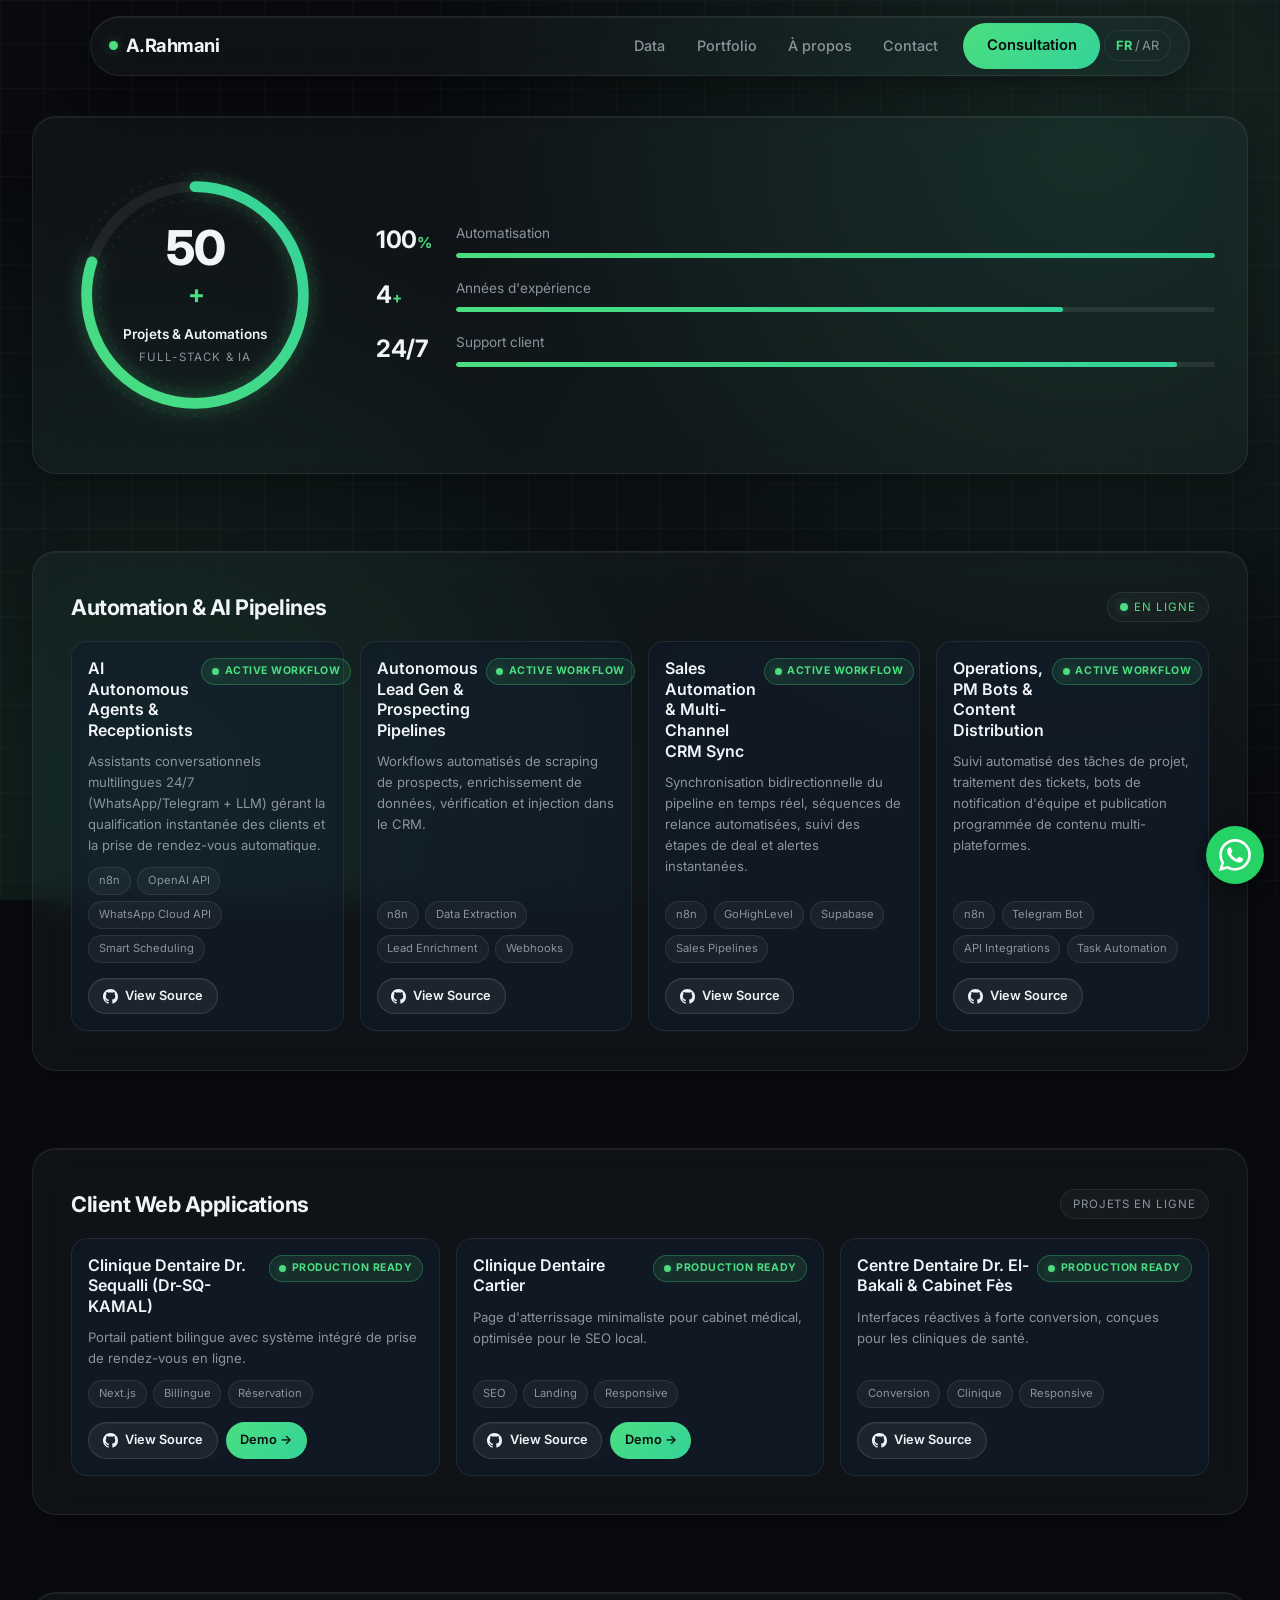
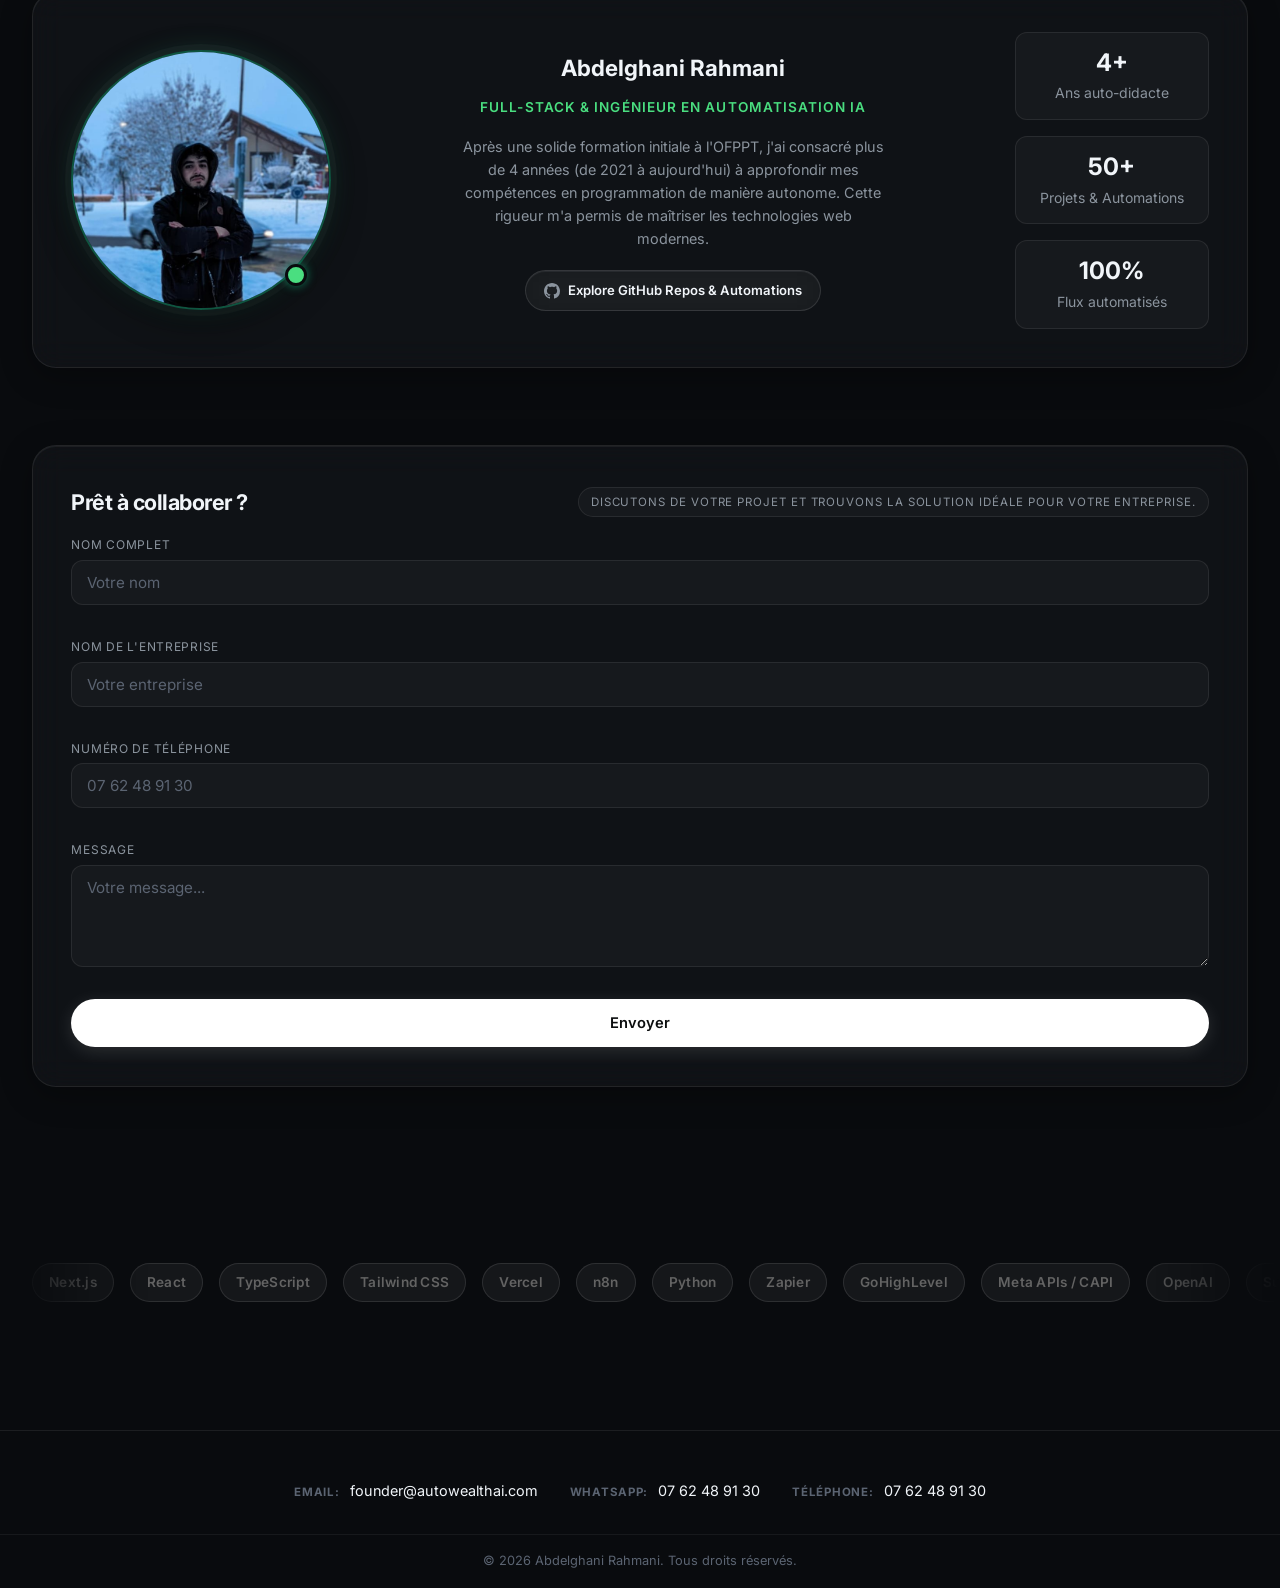
==== index.html @ b6a82ab7 "Initial commit" ====
<!DOCTYPE html>
<html lang="fr" dir="ltr">

<head>
    <meta charset="UTF-8">
    <meta name="viewport" content="width=device-width, initial-scale=1.0">
    <title>Abdelghani Rahmani - Full-Stack & AI Automation Engineer</title>
    <meta name="description"
        content="Portfolio de Abdelghani Rahmani, développeur web et spécialiste en automatisation IA.">
    <link rel="preconnect" href="https://fonts.googleapis.com">
    <link rel="preconnect" href="https://fonts.gstatic.com" crossorigin>
    <link
        href="https://fonts.googleapis.com/css2?family=Inter:wght@400;500;600;700&family=Cairo:wght@400;600;700&family=Outfit:wght@300;400;500;600;700&display=swap"
        rel="stylesheet">
    <link rel="stylesheet" href="style.css">
</head>

<body>

    <!-- ============ Top Floating Pill Navigation ============ -->
    <header class="navbar">
        <div class="container nav-container">
            <a href="#top" class="logo">
                <span class="logo-dot" aria-hidden="true"></span>
                <span class="logo-text">A.Rahmani</span>
            </a>

            <nav class="nav-links" id="nav-links">
                <a href="#hero" data-i18n="nav_dial">Tableau de bord</a>
                <a href="#portfolio" data-i18n="nav_portfolio">Portfolio</a>
                <a href="#about" data-i18n="nav_about">À propos</a>
                <a href="#contact" data-i18n="nav_contact">Contact</a>
                <a href="#contact" class="btn btn-cta nav-cta" data-i18n="nav_cta">Consultation</a>
                <button class="lang-toggle" id="lang-toggle">
                    <span class="lang-fr active">FR</span> / <span class="lang-ar">AR</span>
                </button>
            </nav>

            <button class="mobile-menu-btn" id="mobile-menu-btn" aria-label="Menu" type="button">
                <svg width="24" height="24" viewBox="0 0 24 24" fill="none" stroke="currentColor" stroke-width="2"
                    stroke-linecap="round" stroke-linejoin="round">
                    <line x1="3" y1="12" x2="21" y2="12"></line>
                    <line x1="3" y1="6" x2="21" y2="6"></line>
                    <line x1="3" y1="18" x2="21" y2="18"></line>
                </svg>
            </button>
        </div>
    </header>

    <main class="bento-dashboard" id="top">

        <!-- Central Hero / Radial Dial (Card A) -->
        <section class="bento-card bento-herorad" id="hero">
            <div class="dial-wrap">
                <svg class="dial" viewBox="0 0 240 240" role="img" aria-label="Totale projet" aria-hidden="true">
                    <defs>
                        <linearGradient id="dialGrad" x1="0%" y1="0%" x2="100%" y2="100%">
                            <stop offset="0%" stop-color="#4ade80" />
                            <stop offset="100%" stop-color="#34d399" />
                        </linearGradient>
                    </defs>
                    <circle class="dial-track" cx="120" cy="120" r="100" />
                    <circle class="dial-orbit orbit-1" cx="120" cy="120" r="88" />
                    <circle class="dial-orbit orbit-2" cx="120" cy="120" r="112" />
                    <g class="dial-progress">
                        <circle cx="120" cy="120" r="100" pathLength="100" />
                    </g>
                </svg>
                <div class="dial-center">
                    <span class="dial-total" data-count="50">0</span>
                    <span class="dial-plus">+</span>
                    <span class="dial-label" data-i18n="dial_total">Projets &amp; Automations</span>
                    <span class="dial-sub" data-i18n="dial_sub">Full-Stack &amp; IA</span>
                </div>
            </div>

            <div class="dial-stats">
                <div class="stat-item">
                    <span class="stat-value">100<span class="stat-sym">%</span></span>
                    <span class="stat-label" data-i18n="stat_automation">Automatisation</span>
                    <span class="stat-bar"><span class="stat-fill" data-fill="100"></span></span>
                </div>
                <div class="stat-item">
                    <span class="stat-value">4<span class="stat-sym">+</span></span>
                    <span class="stat-label" data-i18n="stat_exp">Années d'expérience</span>
                    <span class="stat-bar"><span class="stat-fill" data-fill="80"></span></span>
                </div>
                <div class="stat-item">
                    <span class="stat-value">24/7</span>
                    <span class="stat-label" data-i18n="stat_support">Support client</span>
                    <span class="stat-bar"><span class="stat-fill" data-fill="95"></span></span>
                </div>
            </div>
        </section>

        <!-- Services / AI & Automation Pipelines (Left) -->
        <section class="bento-card bento-services" id="services">
            <div class="bento-head">
                <h2 class="bento-title" data-i18n="auto_section">Automation &amp; AI Pipelines</h2>
                <span class="bento-tag live-tag"><span class="pulse-dot"></span><span data-i18n="svc_live">En ligne</span></span>
            </div>

            <div class="repo-grid auto-grid">
                <!-- Pipeline 1: AI Autonomous Agents & Receptionists -->
                <article class="repo-card">
                    <div class="repo-top">
                        <h3 class="repo-title" data-i18n="auto1_title">AI Autonomous Agents &amp; Receptionists</h3>
                        <span class="status-live"><span class="pulse-dot"></span><span data-i18n="status_workflow">Active Workflow</span></span>
                    </div>
                    <p class="repo-desc" data-i18n="auto1_desc">24/7 multilingual conversational assistants (WhatsApp/Telegram
                        + LLMs) handling instant customer qualification and automatic appointment booking.</p>
                    <div class="repo-tags">
                        <span data-i18n="auto1_tag1">n8n</span>
                        <span data-i18n="auto1_tag2">OpenAI API</span>
                        <span data-i18n="auto1_tag3">WhatsApp Cloud API</span>
                        <span data-i18n="auto1_tag4">Smart Scheduling</span>
                    </div>
                    <div class="card-actions">
                        <a href="https://github.com/ABDELGHANIRH/ai-automation-workflows" target="_blank"
                            rel="noopener noreferrer" class="repo-btn btn-ghost"><span class="gh-ico"></span><span data-i18n="view_source">View Source</span></a>
                    </div>
                </article>

                <!-- Pipeline 2: Lead Generation -->
                <article class="repo-card">
                    <div class="repo-top">
                        <h3 class="repo-title" data-i18n="auto2_title">Autonomous Lead Gen &amp; Prospecting Pipelines</h3>
                        <span class="status-live"><span class="pulse-dot"></span><span data-i18n="status_workflow">Active Workflow</span></span>
                    </div>
                    <p class="repo-desc" data-i18n="auto2_desc">Automated prospect scraping, data enrichment, verification,
                        and CRM injection workflows.</p>
                    <div class="repo-tags">
                        <span data-i18n="auto2_tag1">n8n</span>
                        <span data-i18n="auto2_tag2">Data Extraction</span>
                        <span data-i18n="auto2_tag3">Lead Enrichment</span>
                        <span data-i18n="auto2_tag4">Webhooks</span>
                    </div>
                    <div class="card-actions">
                        <a href="https://github.com/ABDELGHANIRH/n8n-lead-generation-pipelines" target="_blank"
                            rel="noopener noreferrer" class="repo-btn btn-ghost"><span class="gh-ico"></span><span data-i18n="view_source">View Source</span></a>
                    </div>
                </article>

                <!-- Pipeline 3: Sales Automation -->
                <article class="repo-card">
                    <div class="repo-top">
                        <h3 class="repo-title" data-i18n="auto3_title">Sales Automation &amp; Multi-Channel CRM Sync</h3>
                        <span class="status-live"><span class="pulse-dot"></span><span data-i18n="status_workflow">Active Workflow</span></span>
                    </div>
                    <p class="repo-desc" data-i18n="auto3_desc">Real-time bi-directional pipeline sync, automated follow-up
                        sequences, deal stage tracking, and instant alerts.</p>
                    <div class="repo-tags">
                        <span data-i18n="auto3_tag1">n8n</span>
                        <span data-i18n="auto3_tag2">GoHighLevel</span>
                        <span data-i18n="auto3_tag3">Supabase</span>
                        <span data-i18n="auto3_tag4">Sales Pipelines</span>
                    </div>
                    <div class="card-actions">
                        <a href="https://github.com/ABDELGHANIRH/n8n-sales-automation-workflows" target="_blank"
                            rel="noopener noreferrer" class="repo-btn btn-ghost"><span class="gh-ico"></span><span data-i18n="view_source">View Source</span></a>
                    </div>
                </article>

                <!-- Pipeline 4: Operations, PM Bots & Content -->
                <article class="repo-card">
                    <div class="repo-top">
                        <h3 class="repo-title" data-i18n="auto4_title">Operations, PM Bots &amp; Content Distribution</h3>
                        <span class="status-live"><span class="pulse-dot"></span><span data-i18n="status_workflow">Active Workflow</span></span>
                    </div>
                    <p class="repo-desc" data-i18n="auto4_desc">Automated internal project task tracking, ticket processing,
                        team notification bots, and scheduled cross-platform content publishing.</p>
                    <div class="repo-tags">
                        <span data-i18n="auto4_tag1">n8n</span>
                        <span data-i18n="auto4_tag2">Telegram Bot</span>
                        <span data-i18n="auto4_tag3">API Integrations</span>
                        <span data-i18n="auto4_tag4">Task Automation</span>
                    </div>
                    <div class="card-actions">
                        <a href="https://github.com/ABDELGHANIRH/n8n-project-management-bots" target="_blank"
                            rel="noopener noreferrer" class="repo-btn btn-ghost"><span class="gh-ico"></span><span data-i18n="view_source">View Source</span></a>
                        </div>
                </article>
            </div>
        </section>

        <!-- Portfolio / Client Web Applications (Bottom Left) -->
        <section class="bento-card bento-showroom" id="portfolio">
            <div class="bento-head">
                <h2 class="bento-title" data-i18n="web_section">Client Web Applications</h2>
                <span class="bento-tag" data-i18n="portfolio_tag">Production</span>
            </div>

            <div class="repo-grid web-grid">
                <!-- Web App 1: Dr-SQ-KAMAL -->
                <article class="repo-card">
                    <div class="repo-top">
                        <h3 class="repo-title" data-i18n="web1_title">Clinique Dentaire Dr. Sequalli (Dr-SQ-KAMAL)</h3>
                        <span class="status-live"><span class="pulse-dot"></span><span data-i18n="status_production">Production Ready</span></span>
                    </div>
                    <p class="repo-desc" data-i18n="web1_desc">Bilingual patient portal with integrated online appointment
                        scheduling.</p>
                    <div class="repo-tags">
                        <span data-i18n="web1_tag1">Next.js</span>
                        <span data-i18n="web1_tag2">Billingue</span>
                        <span data-i18n="web1_tag3">Réservation</span>
                    </div>
                    <div class="card-actions">
                        <a href="https://github.com/ABDELGHANIRH/Dr-SQ-KAMAL" target="_blank"
                            rel="noopener noreferrer" class="repo-btn btn-ghost"><span class="gh-ico"></span><span data-i18n="view_source">View Source</span></a>
                        <a href="https://6a306b10c931796998593123--dr-sequalli-12dc37.netlify.app/" target="_blank"
                            rel="noopener noreferrer" class="repo-btn btn-cta"><span data-i18n="demo">Demo &rarr;</span></a>
                    </div>
                </article>

                <!-- Web App 2: Clinique-dentaire-Cartier -->
                <article class="repo-card">
                    <div class="repo-top">
                        <h3 class="repo-title" data-i18n="web2_title">Clinique Dentaire Cartier</h3>
                        <span class="status-live"><span class="pulse-dot"></span><span data-i18n="status_production">Production Ready</span></span>
                    </div>
                    <p class="repo-desc" data-i18n="web2_desc">Minimalist medical practice landing page optimized for local
                        SEO.</p>
                    <div class="repo-tags">
                        <span data-i18n="web2_tag1">SEO</span>
                        <span data-i18n="web2_tag2">Landing</span>
                        <span data-i18n="web2_tag3">Responsive</span>
                    </div>
                    <div class="card-actions">
                        <a href="https://github.com/ABDELGHANIRH/Clinique-dentaire-Cartier" target="_blank"
                            rel="noopener noreferrer" class="repo-btn btn-ghost"><span class="gh-ico"></span><span data-i18n="view_source">View Source</span></a>
                        <a href="https://6a306c36087ecb5f2e7f2428--clinic-cartier-7d92e8.netlify.app/" target="_blank"
                            rel="noopener noreferrer" class="repo-btn btn-cta"><span data-i18n="demo">Demo &rarr;</span></a>
                    </div>
                </article>

                <!-- Web App 3: Centre-Dentaire-Dr.-El-Bakali & Cabinet Fes -->
                <article class="repo-card">
                    <div class="repo-top">
                        <h3 class="repo-title" data-i18n="web3_title">Centre Dentaire Dr. El-Bakali &amp; Cabinet Fès</h3>
                        <span class="status-live"><span class="pulse-dot"></span><span data-i18n="status_production">Production Ready</span></span>
                    </div>
                    <p class="repo-desc" data-i18n="web3_desc">High-conversion responsive interfaces tailored for healthcare
                        clinics.</p>
                    <div class="repo-tags">
                        <span data-i18n="web3_tag1">Conversion</span>
                        <span data-i18n="web3_tag2">Clinique</span>
                        <span data-i18n="web3_tag3">Responsive</span>
                    </div>
                    <div class="card-actions">
                        <a href="https://github.com/ABDELGHANIRH/Centre-Dentaire-Dr.-El-Bakali" target="_blank"
                            rel="noopener noreferrer" class="repo-btn btn-ghost"><span class="gh-ico"></span><span data-i18n="view_source">View Source</span></a>
                        </div>
                </article>
            </div>
        </section>

        <!-- About Me Profile Card (Top Right) -->
        <section class="bento-card bento-about" id="about">
            <div class="about-main">
                <div class="profile-wrap">
                    <img src="My%20photo.jpeg" alt="Abdelghani Rahmani" class="profile-img">
                    <span class="profile-status" title="Disponible"></span>
                </div>
                <div class="about-text">
                    <h2 class="profile-name">Abdelghani Rahmani</h2>
                    <p class="profile-role" data-i18n="about_role">Full-Stack &amp; Ingénieur en Automatisation IA</p>
                    <p class="about-bio" data-i18n="about_text1">Plus de 4 années de développement web autodidacte et
                        d'intégration IA au service de vos entreprises.</p>

                    <a href="https://github.com/ABDELGHANIRH/" target="_blank" rel="noopener noreferrer" class="about-github">
                        <svg viewBox="0 0 16 16" fill="currentColor" aria-hidden="true">
                            <path
                                d="M8 0C3.58 0 0 3.58 0 8c0 3.54 2.29 6.53 5.47 7.59.4.07.55-.17.55-.38 0-.19-.01-.82-.01-1.49-2.01.37-2.53-.49-2.69-.94-.09-.23-.48-.94-.82-1.13-.28-.15-.68-.52-.01-.53.63-.01 1.08.58 1.23.82.72 1.21 1.87.87 2.33.66.07-.52.28-.87.51-1.07-1.78-.2-3.64-.89-3.64-3.95 0-.87.31-1.59.82-2.15-.08-.2-.36-1.02.08-2.12 0 0 .67-.21 2.2.82.64-.18 1.32-.27 2-.27s1.36.09 2 .27c1.53-1.04 2.2-.82 2.2-.82.44 1.1.16 1.92.08 2.12.51.56.82 1.27.82 2.15 0 3.07-1.87 3.75-3.65 3.95.29.25.54.73.54 1.48 0 1.07-.01 1.93-.01 2.2 0 .21.15.46.55.38A8.01 8.01 0 0 0 16 8c0-4.42-3.58-8-8-8z" />
                        </svg>
                        <span data-i18n="about_github">Explore GitHub Repos &amp; Automations</span>
                    </a>
                </div>

                <div class="about-stats">
                    <div class="about-stat">
                        <span class="about-stat-val">4+</span>
                        <span class="about-stat-label" data-i18n="stat_exp_short">Ans auto-didacte</span>
                    </div>
                    <div class="about-stat">
                        <span class="about-stat-val">50+</span>
                        <span class="about-stat-label" data-i18n="stat_proj_short">Projets &amp; Automations</span>
                    </div>
                    <div class="about-stat">
                        <span class="about-stat-val">100%</span>
                        <span class="about-stat-label" data-i18n="stat_auto_short">Flux automatisés</span>
                    </div>
                </div>
            </div>
        </section>

        <!-- Contact Form Glass Bento (Bottom Right) -->
        <section class="bento-card bento-contact" id="contact">
            <div class="bento-head">
                <h2 class="bento-title" data-i18n="contact_title">Prêt à collaborer ?</h2>
                <span class="bento-tag" data-i18n="contact_desc">Réponse sous 24h</span>
            </div>

            <form action="#" method="POST" class="form-wrapper" novalidate>
                <div class="form-group">
                    <label for="name" data-i18n="form_name">Nom Complet</label>
                    <input type="text" id="name" name="name" required placeholder="Votre nom"
                        pattern="^[A-Za-zÀ-ÿ\s]{3,50}$">
                    <span class="error-msg" id="name-error"></span>
                </div>
                <div class="form-group">
                    <label for="business" data-i18n="form_business">Nom de l'entreprise</label>
                    <input type="text" id="business" name="business" required placeholder="Votre entreprise"
                        pattern="^[A-Za-z0-9À-ÿ\s\.,&'-]{2,60}$">
                    <span class="error-msg" id="business-error"></span>
                </div>
                <div class="form-group">
                    <label for="phone" data-i18n="form_phone">Numéro de téléphone</label>
                    <input type="tel" id="phone" name="phone" required placeholder="07 62 48 91 30"
                        pattern="^0[5-7]\d{8}$">
                    <span class="error-msg" id="phone-error"></span>
                </div>
                <div class="form-group">
                    <label for="message" data-i18n="form_message">Message</label>
                    <textarea id="message" name="message" rows="4" required placeholder="Votre message..."
                        minlength="10" maxlength="1000"></textarea>
                    <span class="error-msg" id="message-error"></span>
                </div>
                <button type="submit" class="btn btn-primary btn-full" data-i18n="form_submit">Envoyer</button>
            </form>
        </section>

    </main>

    <!-- Tech Stack Marquee (Bottom) -->
    <section class="tech-marquee" aria-label="Technologies">
        <div class="marquee-track">
            <!-- Frontend & Architecture -->
            <span>Next.js</span>
            <span>React</span>
            <span>TypeScript</span>
            <span>Tailwind CSS</span>
            <span>Vercel</span>
            <!-- Automation & Workflows -->
            <span>n8n</span>
            <span>Python</span>
            <span>Zapier</span>
            <!-- CRM & Conversion -->
            <span>GoHighLevel</span>
            <span>Meta APIs / CAPI</span>
            <!-- AI & Backend Services -->
            <span>OpenAI</span>
            <span>Supabase</span>
            <span>PostgreSQL</span>
            <span>REST APIs / Webhooks</span>
            <!-- Duplicate set for seamless infinite loop -->
            <span>Next.js</span>
            <span>React</span>
            <span>TypeScript</span>
            <span>Tailwind CSS</span>
            <span>Vercel</span>
            <span>n8n</span>
            <span>Python</span>
            <span>Zapier</span>
            <span>GoHighLevel</span>
            <span>Meta APIs / CAPI</span>
            <span>OpenAI</span>
            <span>Supabase</span>
            <span>PostgreSQL</span>
            <span>REST APIs / Webhooks</span>
        </div>
    </section>

    <!-- Footer -->
    <footer class="footer" id="footer">
        <div class="container footer-container">
            <div class="contact-details">
                <div class="contact-item">
                    <strong>Email:</strong> <a href="mailto:founder@autowealthai.com">founder@autowealthai.com</a>
                </div>
                <div class="contact-item">
                    <strong>WhatsApp:</strong> <a href="https://wa.me/212762489130">07 62 48 91 30</a>
                </div>
                <div class="contact-item">
                    <strong>Téléphone:</strong> <a href="tel:+212762489130">07 62 48 91 30</a>
                </div>
            </div>
        </div>
        <div class="footer-bottom">
            <p>&copy; 2026 Abdelghani Rahmani. <span data-i18n="footer_rights">Tous droits réservés.</span></p>
        </div>
    </footer>

    <!-- WhatsApp Floating Button -->
    <a href="https://wa.me/212762489130" target="_blank" rel="noopener noreferrer" class="whatsapp-float"
        aria-label="WhatsApp Contact">
        <svg viewBox="0 0 24 24" width="32" height="32" fill="currentColor">
            <path
                d="M17.472 14.382c-.297-.149-1.758-.867-2.03-.967-.273-.099-.471-.148-.67.15-.197.297-.767.966-.94 1.164-.173.199-.347.223-.644.075-.297-.15-1.255-.463-2.39-1.475-.883-.788-1.48-1.761-1.653-2.059-.173-.297-.018-.458.13-.606.134-.133.298-.347.446-.52.149-.174.198-.298.298-.497.099-.198.05-.371-.025-.52-.075-.149-.669-1.612-.916-2.207-.242-.579-.487-.5-.669-.51a12.8 12.8 0 0 0-.57-.01c-.198 0-.52.074-.792.372-.272.297-1.04 1.016-1.04 2.479 0 1.462 1.065 2.875 1.213 3.074.149.198 2.096 3.2 5.077 4.487.709.306 1.262.489 1.694.625.712.227 1.36.195 1.871.118.571-.085 1.758-.719 2.006-1.413.248-.694.248-1.289.173-1.413-.074-.124-.272-.198-.57-.347m-5.421 7.403h-.004a9.87 9.87 0 0 1-5.031-1.378l-.361-.214-3.741.982.998-3.648-.235-.374a9.86 9.86 0 0 1-1.51-5.26c.001-5.45 4.436-9.884 9.888-9.884 2.64 0 5.122 1.03 6.988 2.898a9.825 9.825 0 0 1 2.893 6.994c-.003 5.45-4.437 9.884-9.885 9.884m8.413-18.297A11.815 11.815 0 0 0 12.05 0C5.495 0 .16 5.335.157 11.892c0 2.096.547 4.142 1.588 5.945L.057 24l6.305-1.654a11.882 11.882 0 0 0 5.683 1.448h.005c6.554 0 11.89-5.335 11.893-11.893a11.821 11.821 0 0 0-3.48-8.413Z" />
        </svg>
    </a>

    <!-- Success / Error Modal -->
    <div id="customModal" class="modal-overlay" style="display: none !important;">
        <div class="modal-card">
            <div class="modal-icon-wrapper">
                <svg id="modalIcon" viewBox="0 0 24 24" fill="none" stroke="currentColor" stroke-width="2.5"
                    stroke-linecap="round" stroke-linejoin="round"></svg>
            </div>
            <h3 id="modalTitle" class="modal-title"></h3>
            <p id="modalMessage" class="modal-text"></p>
            <button id="modalCloseBtn" class="btn btn-primary"></button>
        </div>
    </div>

    <script src="script.js"></script>

</body>

</html>
---- style.css ----
/* ============================================================
   Portfolio — Dark Glassmorphic HUD Dashboard
   Obsidian background · Frosted glass cards · Sage/Mint glow
   ============================================================ */

/* ---- Custom Properties / Tokens ---- */
:root {
  /* Background surface */
  --bg-deep: #090b0e;
  --bg-card: rgba(255, 255, 255, 0.03);
  --glass-blur: 16px;
  --glass-border: rgba(255, 255, 255, 0.08);
  --border-strong: rgba(255, 255, 255, 0.12);

  /* Text */
  --text-color: #f1f5f9;
  --text-muted: #8b949e;
  --text-faint: #5b6472;

  /* Accent (sage / mint) */
  --accent: #4ade80;
  --accent-soft: #34d399;
  --accent-deep: #1f7a5a;
  --glow: rgba(74, 222, 128, 0.35);
  --glow-soft: rgba(52, 211, 153, 0.18);

  /* Status */
  --success: #4ade80;
  --warning: #fbbf24;
  --info: #38bdf8;

  /* Typography */
  --font-sans: 'Inter', 'Outfit', sans-serif;
  --font-ar-sans: 'Cairo', sans-serif;

  /* Spacing */
  --space-xs: 0.5rem;
  --space-sm: 1rem;
  --space-md: 2rem;
  --space-lg: 3rem;

  /* Layout */
  --container-max-width: 1200px;
  --header-height: 72px;
  --radius: 20px;
  --radius-lg: 24px;
  --transition: all 0.3s cubic-bezier(0.22, 1, 0.36, 1);
}

[dir="rtl"] {
  --font-sans: var(--font-ar-sans);
}

/* ---- Reset & Base ---- */
*, *::before, *::after {
  box-sizing: border-box;
  margin: 0;
  padding: 0;
}

html {
  scroll-behavior: smooth;
  scroll-padding-top: calc(var(--header-height) + 1.5rem);
  font-size: 16px;
}

body {
  font-family: var(--font-sans);
  color: var(--text-color);
  background-color: var(--bg-deep);
  line-height: 1.6;
  -webkit-font-smoothing: antialiased;
  overflow-x: hidden;
  /* Atmospheric glow + faint fixed grid */
  background-image:
    radial-gradient(circle at 85% 15%, rgba(65, 140, 110, 0.22) 0%, transparent 50%),
    radial-gradient(circle at 12% 88%, rgba(65, 160, 120, 0.16) 0%, transparent 45%),
    linear-gradient(to right, rgba(255, 255, 255, 0.025) 1px, transparent 1px),
    linear-gradient(to bottom, rgba(255, 255, 255, 0.025) 1px, transparent 1px);
  background-size: 100% 100%, 100% 100%, 44px 44px, 44px 44px;
  background-attachment: fixed;
}

/* Custom scrollbar (theme) */
::-webkit-scrollbar {
  width: 10px;
}
::-webkit-scrollbar-track {
  background: #0a0c0f;
}
::-webkit-scrollbar-thumb {
  background: linear-gradient(#2b3a33, #1d2621);
  border-radius: 10px;
  border: 2px solid #0a0c0f;
}
::-webkit-scrollbar-thumb:hover {
  background: var(--accent-deep);
}
* {
  scrollbar-width: thin;
  scrollbar-color: #2b3a33 #0a0c0f;
}

img {
  max-width: 100%;
  display: block;
}

a {
  color: inherit;
  text-decoration: none;
  transition: var(--transition);
}

.container {
  width: 100%;
  max-width: var(--container-max-width);
  margin: 0 auto;
  padding: 0 var(--space-md);
}

.section-padding {
  padding: var(--space-lg) 0;
}

/* ============================================================
   Floating Pill Navigation
   ============================================================ */
.navbar {
  position: fixed;
  top: 16px;
  left: 50%;
  transform: translateX(-50%);
  width: min(96%, 1100px);
  z-index: 1000;
  background: var(--bg-card);
  backdrop-filter: blur(var(--glass-blur)) saturate(140%);
  -webkit-backdrop-filter: blur(var(--glass-blur)) saturate(140%);
  border: 1px solid var(--glass-border);
  border-radius: 999px;
  padding: 0.35rem 0.6rem;
  box-shadow: 0 10px 40px rgba(0, 0, 0, 0.45), inset 0 1px 0 rgba(255, 255, 255, 0.06);
}

.nav-container {
  display: flex;
  justify-content: space-between;
  align-items: center;
  gap: var(--space-sm);
  padding: 0 0.5rem;
}

.logo {
  display: flex;
  align-items: center;
  gap: 0.5rem;
  font-weight: 700;
  letter-spacing: -0.5px;
  font-size: 1.15rem;
  color: var(--text-color);
  white-space: nowrap;
}

.logo-dot {
  width: 9px;
  height: 9px;
  border-radius: 50%;
  background: var(--accent);
  box-shadow: 0 0 12px var(--glow);
}

.nav-links {
  display: flex;
  align-items: center;
  gap: 0.25rem;
  font-size: 0.9rem;
}

.nav-links a:not(.nav-cta) {
  position: relative;
  color: var(--text-muted);
  padding: 0.5rem 0.85rem;
  border-radius: 999px;
  font-weight: 500;
  white-space: nowrap;
}

.nav-links a:not(.nav-cta):hover {
  color: var(--text-color);
}

.nav-links a:not(.nav-cta)::after {
  content: '';
  position: absolute;
  left: 0.85rem;
  right: 0.85rem;
  bottom: 0.2rem;
  height: 2px;
  border-radius: 2px;
  background: linear-gradient(90deg, var(--accent), var(--accent-soft));
  transform: scaleX(0);
  transform-origin: center;
  transition: transform 0.3s ease-out;
}

.nav-links a:not(.nav-cta):hover::after {
  transform: scaleX(1);
}

.nav-cta {
  margin-left: 0.5rem;
}

.lang-toggle {
  background: none;
  border: 1px solid var(--glass-border);
  cursor: pointer;
  font-family: var(--font-sans);
  font-size: 0.8rem;
  color: var(--text-muted);
  padding: 0.45rem 0.7rem;
  border-radius: 999px;
  display: flex;
  align-items: center;
  gap: 0.15rem;
  white-space: nowrap;
}

.lang-toggle .active {
  font-weight: 700;
  color: var(--accent);
}

.mobile-menu-btn {
  display: none;
  background: none;
  border: none;
  cursor: pointer;
  color: var(--text-color);
  padding: 0.4rem;
}

/* ============================================================
   Bento Dashboard Grid
   ============================================================ */
.bento-dashboard {
  display: flex;
  flex-direction: column;
  gap: clamp(3rem, 6vw, 5rem);
  max-width: 1320px;
  margin: 0 auto;
  padding: calc(var(--header-height) + 2.75rem) var(--space-md) var(--space-lg);
}

.bento-dashboard-grid {
  display: grid;
  gap: clamp(6rem, 10vw, 9rem);
}

.bento-card {
  background: var(--bg-card);
  backdrop-filter: blur(var(--glass-blur)) saturate(140%);
  -webkit-backdrop-filter: blur(var(--glass-blur)) saturate(140%);
  border: 1px solid var(--glass-border);
  border-radius: var(--radius-lg);
  padding: clamp(2rem, 3vw, 2.75rem);
  position: relative;
  overflow: hidden;
  transition: var(--transition);
  box-shadow: 0 8px 32px rgba(0, 0, 0, 0.3), inset 0 1px 0 rgba(255, 255, 255, 0.05);
}

.bento-card:hover {
  border-color: var(--border-strong);
  transform: translateY(-2px);
  box-shadow: 0 14px 44px rgba(0, 0, 0, 0.4), 0 0 24px var(--glow-soft);
}

.bento-card::before {
  content: '';
  position: absolute;
  inset: 0;
  pointer-events: none;
  border-radius: inherit;
  background: radial-gradient(600px circle at var(--mx, 20%) var(--my, 10%),
      rgba(255, 255, 255, 0.04), transparent 45%);
  opacity: 0;
  transition: opacity 0.4s ease;
}

.bento-card:hover::before {
  opacity: 1;
}

.bento-head {
  display: flex;
  align-items: center;
  justify-content: space-between;
  gap: var(--space-sm);
  margin-bottom: var(--space-sm);
}

.bento-title {
  font-size: 1.35rem;
  font-weight: 700;
  letter-spacing: -0.5px;
  color: var(--text-color);
}

.bento-tag {
  font-size: 0.72rem;
  text-transform: uppercase;
  letter-spacing: 0.08em;
  color: var(--text-muted);
  background: var(--bg-card);
  border: 1px solid var(--glass-border);
  padding: 0.3rem 0.75rem;
  border-radius: 999px;
  white-space: nowrap;
}

.live-tag {
  color: var(--accent);
  display: inline-flex;
  align-items: center;
  gap: 0.4rem;
}

.pulse-dot {
  width: 8px;
  height: 8px;
  border-radius: 50%;
  background: var(--success);
  box-shadow: 0 0 10px var(--glow);
  animation: pulse 2s infinite;
}

@keyframes pulse {
  0%, 100% { opacity: 1; transform: scale(1); }
  50% { opacity: 0.4; transform: scale(0.8); }
}

/* ============================================================
   Central Hero / Radial Dial (Card A)
   ============================================================ */
.bento-herorad {
  display: flex;
  align-items: center;
  justify-content: center;
  gap: clamp(1.5rem, 4vw, 4rem);
  flex-wrap: wrap;
  padding: var(--space-lg) var(--space-md);
}

.dial-wrap {
  position: relative;
  width: 260px;
  height: 260px;
  flex-shrink: 0;
}

.dial {
  width: 100%;
  height: 100%;
  transform: rotate(-90deg);
}

.dial-track {
  fill: none;
  stroke: rgba(255, 255, 255, 0.06);
  stroke-width: 10;
}

.dial-orbit {
  fill: none;
  stroke: rgba(74, 222, 128, 0.12);
  stroke-width: 1;
  stroke-dasharray: 3 7;
}

.dial-progress circle {
  fill: none;
  stroke: url(#dialGrad);
  stroke-width: 10;
  stroke-linecap: round;
  stroke-dasharray: 100 100;
  stroke-dashoffset: 100;
  filter: drop-shadow(0 0 8px var(--glow));
  transition: stroke-dashoffset 1.6s cubic-bezier(0.22, 1, 0.36, 1);
}

.dial-wrap.animate .dial-progress circle {
  stroke-dashoffset: 20;
}

.dial-center {
  position: absolute;
  inset: 0;
  display: flex;
  flex-direction: column;
  align-items: center;
  justify-content: center;
  text-align: center;
  gap: 0.15rem;
}

.dial-total {
  font-size: 3rem;
  font-weight: 800;
  line-height: 1;
  color: var(--text-color);
  letter-spacing: -1px;
  display: inline-flex;
}

.dial-plus {
  font-size: 1.6rem;
  font-weight: 700;
  color: var(--accent);
  margin-left: 2px;
}

.dial-label {
  font-size: 0.85rem;
  font-weight: 600;
  color: var(--text-color);
  margin-top: 0.4rem;
}

.dial-sub {
  font-size: 0.72rem;
  text-transform: uppercase;
  letter-spacing: 0.1em;
  color: var(--text-muted);
}

.dial-stats {
  display: flex;
  flex-direction: column;
  gap: var(--space-sm);
  min-width: 200px;
  flex: 1 1 220px;
}

.stat-item {
  display: grid;
  grid-template-columns: 64px 1fr;
  grid-template-rows: auto auto;
  column-gap: 1rem;
  align-items: center;
}

.stat-value {
  grid-row: 1 / 3;
  font-size: 1.5rem;
  font-weight: 700;
  color: var(--text-color);
  letter-spacing: -0.5px;
  white-space: nowrap;
}

.stat-sym {
  font-size: 0.95rem;
  color: var(--accent);
}

.stat-label {
  grid-column: 2;
  font-size: 0.85rem;
  color: var(--text-muted);
}

.stat-bar {
  grid-column: 2;
  margin-top: 0.3rem;
  height: 5px;
  border-radius: 99px;
  background: rgba(255, 255, 255, 0.08);
  overflow: hidden;
}

.stat-fill {
  display: block;
  height: 100%;
  width: 0;
  border-radius: 99px;
  background: linear-gradient(90deg, var(--accent), var(--accent-soft));
  box-shadow: 0 0 8px var(--glow);
  transition: width 1.2s ease;
}

/* ============================================================
   Repo Cards — Automation & Client Web Applications
   ============================================================ */
.repo-grid {
  display: grid;
  grid-template-columns: repeat(auto-fit, minmax(min(100%, 260px), 1fr));
  gap: var(--space-sm);
}

.repo-card {
  background: rgba(14, 27, 42, 0.55);
  backdrop-filter: blur(16px) saturate(140%);
  -webkit-backdrop-filter: blur(16px) saturate(140%);
  border: 1px solid rgba(255, 255, 255, 0.08);
  border-radius: 1rem; /* rounded-2xl */
  padding: var(--space-sm);
  display: flex;
  flex-direction: column;
  gap: 0.65rem;
  transition: var(--transition);
}

.repo-card:hover {
  border-color: rgba(74, 222, 128, 0.35);
  transform: translateY(-3px);
  box-shadow: 0 12px 30px rgba(0, 0, 0, 0.35), 0 0 20px var(--glow-soft);
}

.repo-top {
  display: flex;
  align-items: flex-start;
  justify-content: space-between;
  gap: var(--space-xs);
}

.repo-title {
  font-size: 1rem;
  font-weight: 600;
  color: var(--text-color);
  line-height: 1.3;
}

.repo-desc {
  font-size: 0.82rem;
  color: var(--text-muted);
  flex-grow: 1;
}

.repo-tags {
  display: flex;
  flex-wrap: wrap;
  gap: 0.4rem;
}

.repo-tags span {
  font-size: 0.7rem;
  color: var(--text-muted);
  background: rgba(255, 255, 255, 0.04);
  border: 1px solid var(--glass-border);
  padding: 0.25rem 0.6rem;
  border-radius: 999px;
  white-space: nowrap;
}

/* Live / production status pill */
.status-live {
  display: inline-flex;
  align-items: center;
  gap: 0.35rem;
  flex-shrink: 0;
  font-size: 0.66rem;
  font-weight: 700;
  text-transform: uppercase;
  letter-spacing: 0.05em;
  color: var(--success);
  background: rgba(74, 222, 128, 0.1);
  border: 1px solid rgba(74, 222, 128, 0.28);
  padding: 0.25rem 0.6rem;
  border-radius: 999px;
  white-space: nowrap;
}

.status-live .pulse-dot {
  width: 7px;
  height: 7px;
}

/* Card action row: GitHub source + Demo buttons */
.card-actions {
  display: flex;
  flex-wrap: wrap;
  gap: 0.5rem;
  margin-top: auto;
  padding-top: 0.25rem;
}

.repo-btn {
  display: inline-flex;
  align-items: center;
  gap: 0.45rem;
  padding: 0.45rem 0.85rem;
  font-family: var(--font-sans);
  font-weight: 600;
  font-size: 0.8rem;
  cursor: pointer;
  border-radius: 999px;
  border: 1px solid transparent;
  text-decoration: none;
  transition: var(--transition);
  white-space: nowrap;
  box-shadow: inset 0 1px 0 rgba(255, 255, 255, 0.06);
}

/* GitHub octocat icon rendered as a CSS mask (accounts for RTL) */
.repo-btn .gh-ico {
  width: 15px;
  height: 15px;
  flex-shrink: 0;
  background: currentColor;
  -webkit-mask: url("data:image/svg+xml;utf8,<svg xmlns='http://www.w3.org/2000/svg' viewBox='0 0 16 16' fill='%23000'><path d='M8 0C3.58 0 0 3.58 0 8c0 3.54 2.29 6.53 5.47 7.59.4.07.55-.17.55-.38 0-.19-.01-.82-.01-1.49-2.01.37-2.53-.49-2.69-.94-.09-.23-.48-.94-.82-1.13-.28-.15-.68-.52-.01-.53.63-.01 1.08.58 1.23.82.72 1.21 1.87.87 2.33.66.07-.52.28-.87.51-1.07-1.78-.2-3.64-.89-3.64-3.95 0-.87.31-1.59.82-2.15-.08-.2-.36-1.02.08-2.12 0 0 .67-.21 2.2.82.64-.18 1.32-.27 2-.27s1.36.09 2 .27c1.53-1.04 2.2-.82 2.2-.82.44 1.1.16 1.92.08 2.12.51.56.82 1.27.82 2.15 0 3.07-1.87 3.75-3.65 3.95.29.25.54.73.54 1.48 0 1.07-.01 1.93-.01 2.2 0 .21.15.46.55.38A8.01 8.01 0 0 0 16 8c0-4.42-3.58-8-8-8z'/></svg>") center / contain no-repeat;
  mask: url("data:image/svg+xml;utf8,<svg xmlns='http://www.w3.org/2000/svg' viewBox='0 0 16 16' fill='%23000'><path d='M8 0C3.58 0 0 3.58 0 8c0 3.54 2.29 6.53 5.47 7.59.4.07.55-.17.55-.38 0-.19-.01-.82-.01-1.49-2.01.37-2.53-.49-2.69-.94-.09-.23-.48-.94-.82-1.13-.28-.15-.68-.52-.01-.53.63-.01 1.08.58 1.23.82.72 1.21 1.87.87 2.33.66.07-.52.28-.87.51-1.07-1.78-.2-3.64-.89-3.64-3.95 0-.87.31-1.59.82-2.15-.08-.2-.36-1.02.08-2.12 0 0 .67-.21 2.2.82.64-.18 1.32-.27 2-.27s1.36.09 2 .27c1.53-1.04 2.2-.82 2.2-.82.44 1.1.16 1.92.08 2.12.51.56.82 1.27.82 2.15 0 3.07-1.87 3.75-3.65 3.95.29.25.54.73.54 1.48 0 1.07-.01 1.93-.01 2.2 0 .21.15.46.55.38A8.01 8.01 0 0 0 16 8c0-4.42-3.58-8-8-8z'/></svg>") center / contain no-repeat;
}

.repo-btn.btn-ghost {
  background: rgba(255, 255, 255, 0.05);
  border-color: rgba(255, 255, 255, 0.12);
  color: var(--text-color);
}

.repo-btn.btn-ghost:hover {
  border-color: rgba(74, 222, 128, 0.45);
  color: var(--accent);
  box-shadow: 0 0 14px var(--glow-soft);
  transform: translateY(-1px);
}

.repo-btn.btn-cta {
  background: linear-gradient(135deg, var(--accent), var(--accent-soft));
  border-color: transparent;
  color: #0b0d0e;
}

.repo-btn.btn-cta:hover {
  border-color: transparent;
  box-shadow: 0 0 20px var(--glow);
  transform: translateY(-1px);
}

/* ============================================================
   About Profile Card (Top Right)
   ============================================================ */
   .bento-about {
    display: flex;
    flex-direction: column;
    align-items: stretch;
    gap: var(--space-sm);
  }
  
  /* Base Layout (Mobile First: Centered Vertical Stack) */
  .about-main {
    display: grid;
    grid-template-columns: 1fr;
    align-items: center;
    justify-items: center;
    gap: 1.5rem;
    width: 100%;
  }
  
  /* Avatar Wrapper */
  .profile-wrap {
    position: relative;
    width: 260px;
    height: 260px;
    flex-shrink: 0;
  }
  
  .profile-img {
    width: 100%;
    height: 100%;
    object-fit: cover;
    border-radius: 50%;
    border: 2px solid rgba(16, 185, 129, 0.4);
    box-shadow: 0 10px 34px rgba(0, 0, 0, 0.45), 0 0 26px var(--glow-soft), 0 0 0 6px rgba(255, 255, 255, 0.03);
  }
  
  .profile-status {
    position: absolute;
    bottom: 24px !important;
    right: 24px !important;
    left: auto !important;
    top: auto !important;
    width: 22px;
    height: 22px;
    border-radius: 50%;
    background: var(--success, #10b981);
    border: 3px solid #090b0e;
    box-shadow: 0 0 10px rgba(16, 185, 129, 0.6);
    z-index: 5;
    pointer-events: none;
  }
  
  /* Ensure no RTL rule overrides the position */
  [dir="rtl"] .profile-status {
    right: 24px !important;
    left: auto !important;
  }
  /* Middle Column: Centered Text & Elements */
  .about-text {
    display: flex;
    flex-direction: column;
    align-items: center;
    justify-content: center;
    text-align: center;
    gap: 0.75rem;
    width: 100%;
  }
  
  .profile-name {
    font-size: 1.4rem;
    font-weight: 700;
    color: var(--text-color);
    margin: 0;
    text-align: center;
  }
  
  .profile-role {
    font-size: 0.85rem;
    color: var(--accent);
    text-transform: uppercase;
    letter-spacing: 0.08em;
    font-weight: 600;
    margin: 0;
    text-align: center;
  }
  
  .about-bio {
    font-size: 0.9rem;
    color: var(--text-muted);
    line-height: 1.6;
    max-width: 48ch;
    margin: 0.25rem 0 0.5rem;
    text-align: center;
  }
  
  /* GitHub Button */
  .about-github {
    display: inline-flex;
    align-items: center;
    justify-content: center;
    gap: 0.5rem;
    padding: 0.5rem 1.15rem;
    background: rgba(255, 255, 255, 0.04);
    border: 1px solid rgba(255, 255, 255, 0.1);
    border-radius: 9999px;
    color: var(--text-color);
    font-size: 0.85rem;
    text-decoration: none;
    transition: all 0.25s ease;
    margin: 0 auto;
  }
  
  .about-github svg {
    width: 16px;
    height: 16px;
  }
  
  .about-github:hover {
    background: rgba(255, 255, 255, 0.08);
    border-color: rgba(16, 185, 129, 0.4);
    box-shadow: 0 0 16px rgba(16, 185, 129, 0.18);
  }
  
  /* Right Column: Stat Boxes */
  .about-stats {
    display: flex;
    flex-direction: column;
    gap: 0.75rem;
    width: 100%;
    max-width: 220px;
  }
  
  .about-stat {
    background: rgba(255, 255, 255, 0.03);
    border: 1px solid rgba(255, 255, 255, 0.08);
    border-radius: 14px;
    padding: 0.85rem 1.25rem;
    text-align: center;
    transition: border-color 0.25s ease;
  }
  
  .about-stat:hover {
    border-color: rgba(255, 255, 255, 0.18);
  }
  
  .about-stat-val {
    display: block;
    font-size: 1.35rem;
    font-weight: 700;
    color: var(--text-color);
  }
  
  .about-stat-label {
    display: block;
    font-size: 0.75rem;
    color: var(--text-muted);
    margin-top: 0.2rem;
  }
  
  /* ============================================================
     Desktop (min-width: 769px) - Pinned 3-Column Flow
     ============================================================ */
  @media (min-width: 769px) {
    .about-main {
      grid-template-columns: auto minmax(0, 1fr) auto;
      justify-items: center;
      align-items: center;
      gap: clamp(1.5rem, 3vw, 2.5rem);
      direction: ltr; /* Keeps [Photo] [Text] [Stats] pinned in order */
    }
  
    .about-text {
      align-items: center;
      text-align: center;
      direction: ltr;
      max-width: 50ch;
    }
  
    .about-stats {
      width: 200px;
    }
  }
  
  /* ============================================================
     Arabic (RTL) Overrides (Preserves Layout Structure)
     ============================================================ */
  [dir="rtl"] .about-text {
    direction: rtl;
    text-align: center;
  }
  
  [dir="rtl"] .about-stats {
    direction: rtl;
  }
  
  [dir="rtl"] .profile-status {
    right: auto;
    left: 12px;
  }
/* GitHub profile badge (frosted glass) */
.about-github {
  display: inline-flex;
  align-items: center;
  gap: 0.55rem;
  margin-inline: auto; /* mx-auto — centers the pill inside the column (RTL-safe) */
  padding: 0.55rem 1.1rem;
  font-size: 0.82rem;
  font-weight: 600;
  color: var(--text-color);
  background: var(--bg-card);
  border: 1px solid rgba(255, 255, 255, 0.12);
  border-radius: 999px;
  backdrop-filter: blur(var(--glass-blur)) saturate(140%);
  -webkit-backdrop-filter: blur(var(--glass-blur)) saturate(140%);
  box-shadow: inset 0 1px 0 rgba(255, 255, 255, 0.06);
  max-width: 100%;
  transition: var(--transition);
}

.about-github svg {
  width: 16px;
  height: 16px;
  flex-shrink: 0;
  color: var(--text-muted);
  transition: var(--transition);
}

.about-github:hover {
  border-color: var(--accent);
  color: var(--accent);
  box-shadow: 0 0 22px var(--glow-soft);
  transform: translateY(-2px);
}

.about-github:hover svg {
  color: var(--accent);
}

.about-stats {
  display: flex;
  flex-direction: column;
  gap: var(--space-sm);
  width: 100%;
  min-width: 0;
}

.about-stat {
  min-width: 180px; /* w-45 → w-56 */
  background: rgba(255, 255, 255, 0.03);
  border: 1px solid rgba(255, 255, 255, 0.08);
  border-radius: 12px; /* rounded-xl */
  padding: 1rem 1.5rem; /* py-4 px-6 */
  display: flex;
  flex-direction: column;
  gap: 0.3rem;
}

.about-stat-val {
  font-size: 1.5rem; /* text-2xl */
  font-weight: 700; /* font-bold */
  line-height: 1.15;
  color: var(--text-color);
  white-space: nowrap;
}

.about-stat-label {
  font-size: 0.875rem; /* text-sm */
  color: var(--text-muted); /* slate-400 */
  line-height: 1.35;
}

/* ============================================================
   Contact Form Glass Bento (Bottom Right)
   ============================================================ */
.form-wrapper {
  display: flex;
  flex-direction: column;
  gap: var(--space-xs);
}

.form-group {
  display: flex;
  flex-direction: column;
  gap: 0.35rem;
}

.form-group label {
  font-size: 0.75rem;
  text-transform: uppercase;
  letter-spacing: 0.06em;
  color: var(--text-muted);
}

.form-group input,
.form-group textarea {
  width: 100%;
  padding: 0.75rem 0.9rem;
  background: rgba(255, 255, 255, 0.03);
  border: 1px solid var(--glass-border);
  color: var(--text-color);
  font-family: var(--font-sans);
  font-size: 0.95rem;
  border-radius: 12px;
  transition: var(--transition);
}

.form-group input::placeholder,
.form-group textarea::placeholder {
  color: var(--text-faint);
}

.form-group input:focus,
.form-group textarea:focus {
  outline: none;
  border-color: var(--accent-soft);
  box-shadow: 0 0 0 3px var(--glow-soft);
  background: rgba(255, 255, 255, 0.05);
}

.error-msg {
  font-size: 0.78rem;
  color: #f87171;
  margin-top: 0.15rem;
  display: block;
  min-height: 16px;
  font-family: var(--font-sans);
  transition: opacity 0.2s ease;
  opacity: 0;
}

.error-msg.visible {
  opacity: 1;
}

.form-group input.invalid,
.form-group textarea.invalid {
  border-color: #f87171 !important;
  box-shadow: 0 0 0 3px rgba(248, 113, 113, 0.15);
}

.form-group input.valid,
.form-group textarea.valid {
  border-color: var(--success) !important;
}

[dir="rtl"] .error-msg {
  text-align: right;
  font-family: var(--font-ar-sans);
}

/* ============================================================
   Footer & Contact Details
   ============================================================ */
.footer {
  padding: var(--space-lg) 0 1rem;
  border-top: 1px solid var(--glass-border);
  margin-top: clamp(4rem, 7vw, 6rem);
}

.footer-container {
  text-align: center;
  padding-bottom: var(--space-sm);
}

.contact-details {
  display: flex;
  flex-wrap: wrap;
  justify-content: center;
  gap: var(--space-sm) var(--space-md);
  margin-bottom: var(--space-sm);
}

.contact-item {
  font-size: 0.9rem;
  color: var(--text-muted);
}

.contact-item strong {
  text-transform: uppercase;
  letter-spacing: 0.06em;
  font-size: 0.72rem;
  margin-right: 0.4rem;
  color: var(--text-faint);
}

[dir="rtl"] .contact-item strong {
  margin-right: 0;
  margin-left: 0.4rem;
}

.contact-item a {
  color: var(--text-color);
}

.contact-item a:hover {
  color: var(--accent);
}

.footer-bottom {
  text-align: center;
  padding-top: var(--space-sm);
  border-top: 1px solid rgba(255, 255, 255, 0.06);
  font-size: 0.8rem;
  color: var(--text-faint);
}

/* ============================================================
   Tech Stack Marquee
   ============================================================ */
.tech-marquee {
  max-width: 1320px;
  margin: clamp(6rem, 10vw, 9rem) auto;
  padding: 0 var(--space-md);
  overflow: hidden;
  -webkit-mask-image: linear-gradient(90deg, transparent, #000 12%, #000 88%, transparent);
  mask-image: linear-gradient(90deg, transparent, #000 12%, #000 88%, transparent);
}

.marquee-track {
  display: flex;
  gap: var(--space-sm);
  width: max-content;
  animation: marquee 28s linear infinite;
}

.marquee-track:hover {
  animation-play-state: paused;
}

.marquee-track span {
  font-size: 0.85rem;
  font-weight: 600;
  letter-spacing: 0.02em;
  color: var(--text-faint);
  background: rgba(255, 255, 255, 0.05);
  border: 1px solid rgba(255, 255, 255, 0.1);
  padding: 0.5rem 1rem;
  border-radius: 999px;
  white-space: nowrap;
  filter: grayscale(1);
  transition: var(--transition);
}

.marquee-track span:hover {
  color: var(--accent);
  border-color: var(--accent-deep);
  filter: none;
}

@keyframes marquee {
  from { transform: translateX(0); }
  to { transform: translateX(-50%); }
}

[dir="rtl"] .marquee-track {
  animation-direction: reverse;
}

/* ============================================================
   Buttons
   ============================================================ */
.btn {
  display: inline-flex;
  align-items: center;
  justify-content: center;
  padding: 0.65rem 1.4rem;
  font-family: var(--font-sans);
  font-weight: 600;
  font-size: 0.92rem;
  cursor: pointer;
  border: 1px solid transparent;
  border-radius: 999px;
  transition: var(--transition);
  text-align: center;
}

.btn-primary {
  background: #ffffff;
  color: #0b0d0e;
  box-shadow: 0 4px 18px rgba(255, 255, 255, 0.12);
}

.btn-primary:hover {
  box-shadow: 0 0 26px var(--glow), 0 6px 24px rgba(255, 255, 255, 0.18);
  transform: translateY(-2px);
}

.btn-cta {
  background: linear-gradient(135deg, var(--accent), var(--accent-soft));
  color: #0b0d0e;
}

.btn-cta:hover {
  box-shadow: 0 0 24px var(--glow);
  transform: translateY(-2px);
}

.btn-ghost {
  background: transparent;
  color: var(--text-color);
  border-color: var(--border-strong);
}

.btn-ghost:hover {
  border-color: var(--accent);
  color: var(--accent);
  box-shadow: 0 0 14px var(--glow-soft);
}

.btn-small {
  padding: 0.45rem 1rem;
  font-size: 0.85rem;
}

.btn-full {
  width: 100%;
  min-height: 48px;
}

.btn:active {
  transform: scale(0.97);
}

/* ============================================================
   WhatsApp Float
   ============================================================ */
.whatsapp-float {
  position: fixed;
  bottom: var(--space-sm);
  right: var(--space-sm);
  background: #25D366;
  color: white;
  width: 58px;
  height: 58px;
  border-radius: 50%;
  display: flex;
  align-items: center;
  justify-content: center;
  box-shadow: 0 6px 20px rgba(0, 0, 0, 0.4);
  z-index: 100;
  transition: var(--transition);
}

.whatsapp-float:hover {
  transform: scale(1.1) translateY(-2px);
  box-shadow: 0 0 24px rgba(37, 211, 102, 0.5);
}

[dir="rtl"] .whatsapp-float {
  right: auto;
  left: var(--space-sm);
}

/* ============================================================
   Custom Popup Modal (kept dark, glass-tuned)
   ============================================================ */
.modal-overlay {
  position: fixed !important;
  top: 0 !important;
  left: 0 !important;
  width: 100vw !important;
  height: 100vh !important;
  background-color: rgba(4, 6, 8, 0.6);
  backdrop-filter: blur(10px);
  -webkit-backdrop-filter: blur(10px);
  z-index: 99999 !important;
  display: none !important;
  align-items: center;
  justify-content: center;
}

.modal-overlay.active {
  display: flex !important;
  opacity: 1 !important;
}

.modal-card {
  background: #0f1317;
  border: 1px solid var(--glass-border);
  padding: var(--space-md);
  max-width: 400px;
  width: 90%;
  text-align: center;
  border-radius: var(--radius);
  box-shadow: 0 30px 70px rgba(0, 0, 0, 0.6);
  transform: scale(0.9);
  transition: transform 0.3s cubic-bezier(0.34, 1.56, 0.64, 1);
}

.modal-overlay.active .modal-card {
  transform: scale(1);
}

.modal-icon-wrapper {
  width: 64px;
  height: 64px;
  border-radius: 50%;
  display: flex;
  align-items: center;
  justify-content: center;
  margin: 0 auto var(--space-sm);
}

.modal-icon-wrapper.success {
  background-color: rgba(37, 211, 102, 0.12);
  color: #4ade80;
  box-shadow: 0 0 20px var(--glow-soft);
}

.modal-icon-wrapper.error {
  background-color: rgba(239, 68, 68, 0.12);
  color: #f87171;
}

.modal-icon-wrapper svg {
  width: 32px;
  height: 32px;
}

.modal-title {
  font-size: 1.4rem;
  font-weight: 700;
  margin-bottom: 0.5rem;
  color: #ffffff !important;
}

.modal-text {
  color: var(--text-muted);
  font-size: 0.95rem;
  margin-bottom: var(--space-sm);
}

#modalCloseBtn {
  width: 100%;
}

/* ============================================================
   Responsive
   ============================================================ */
@media (min-width: 1025px) {
  .bento-dashboard-grid {
    grid-template-columns: 1.1fr 0.9fr;
    grid-template-rows: auto auto;
    grid-template-areas:
      "services  hero"
      "services  about"
      "services  contact"
      "showroom  contact";
  }

  .bento-herorad { grid-area: hero; }
  .bento-services { grid-area: services; }
  .bento-showroom { grid-area: showroom; }
  .bento-about { grid-area: about; }
  .bento-contact { grid-area: contact; }
}

@media (min-width: 769px) and (max-width: 1024px) {
  .bento-dashboard-grid {
    grid-template-columns: 1fr 1fr;
    grid-template-areas:
      "hero   hero"
      "about  about"
      "services  services"
      "showroom  contact";
  }
  .bento-herorad { grid-area: hero; }
  .bento-services { grid-area: services; }
  .bento-showroom { grid-area: showroom; }
  .bento-about { grid-area: about; }
  .bento-contact { grid-area: contact; }
}

@media (max-width: 992px) {
  .navbar {
    top: 10px;
    width: 96%;
  }
  .nav-links a:not(.nav-cta) {
    font-size: 0.85rem;
    padding: 0.5rem 0.6rem;
  }
  .nav-cta {
    padding: 0.5rem 0.9rem;
  }
}

@media (max-width: 768px) {
  .bento-dashboard-grid {
    grid-template-columns: 1fr;
    display: grid;
    gap: clamp(4.5rem, 14vw, 6rem);
  }

  .bento-dashboard {
    padding: calc(var(--header-height) + 2.5rem) var(--space-sm) var(--space-lg);
  }

  /* Mobile pill nav → dropdown */
  .navbar {
    width: 96%;
    border-radius: 24px;
  }
  .nav-links {
    display: none;
    position: absolute;
    top: calc(100% + 10px);
    left: 0;
    width: 100%;
    background: rgba(12, 15, 18, 0.95);
    backdrop-filter: blur(18px);
    flex-direction: column;
    align-items: stretch;
    padding: var(--space-sm);
    gap: 0.4rem;
    border-radius: 20px;
    border: 1px solid var(--glass-border);
    box-shadow: 0 20px 50px rgba(0, 0, 0, 0.5);
  }
  .nav-links.active {
    display: flex;
  }
  .nav-links a:not(.nav-cta) {
    padding: 0.65rem 1rem;
    border-radius: 12px;
  }
  .nav-links a:not(.nav-cta)::after {
    display: none;
  }
  .nav-cta,
  .lang-toggle {
    margin: 0.2rem 0;
    width: 100%;
    justify-content: center;
  }
  .mobile-menu-btn {
    display: block;
  }

  .bento-herorad {
    flex-direction: column;
    text-align: center;
  }
  .dial-wrap {
    width: 220px;
    height: 220px;
  }
  .dial-stats {
    min-width: 0;
    width: 100%;
  }

  /* Stacked, centered profile on mobile —
     photo → bio/button → stats, all centered, no horizontal overflow */
  .about-main {
    grid-template-columns: 1fr;
    justify-items: center;
    gap: var(--space-sm);
  }
  .about-text {
    align-items: center;
    text-align: center;
  }
  .profile-wrap {
    width: 200px;
    height: 200px;
  }
  .about-stats {
    width: 100%;
    max-width: 340px;
    margin: 0 auto;
  }

  .tech-marquee {
    padding: 0 var(--space-sm);
  }

  .footer-bottom {
    padding-left: var(--space-sm);
    padding-right: var(--space-sm);
  }
}

/* Reduced motion */
@media (prefers-reduced-motion: reduce) {
  .marquee-track { animation: none; }
  .stat-fill { transition: none; }
  * { animation-duration: 0.001ms !important; }
}
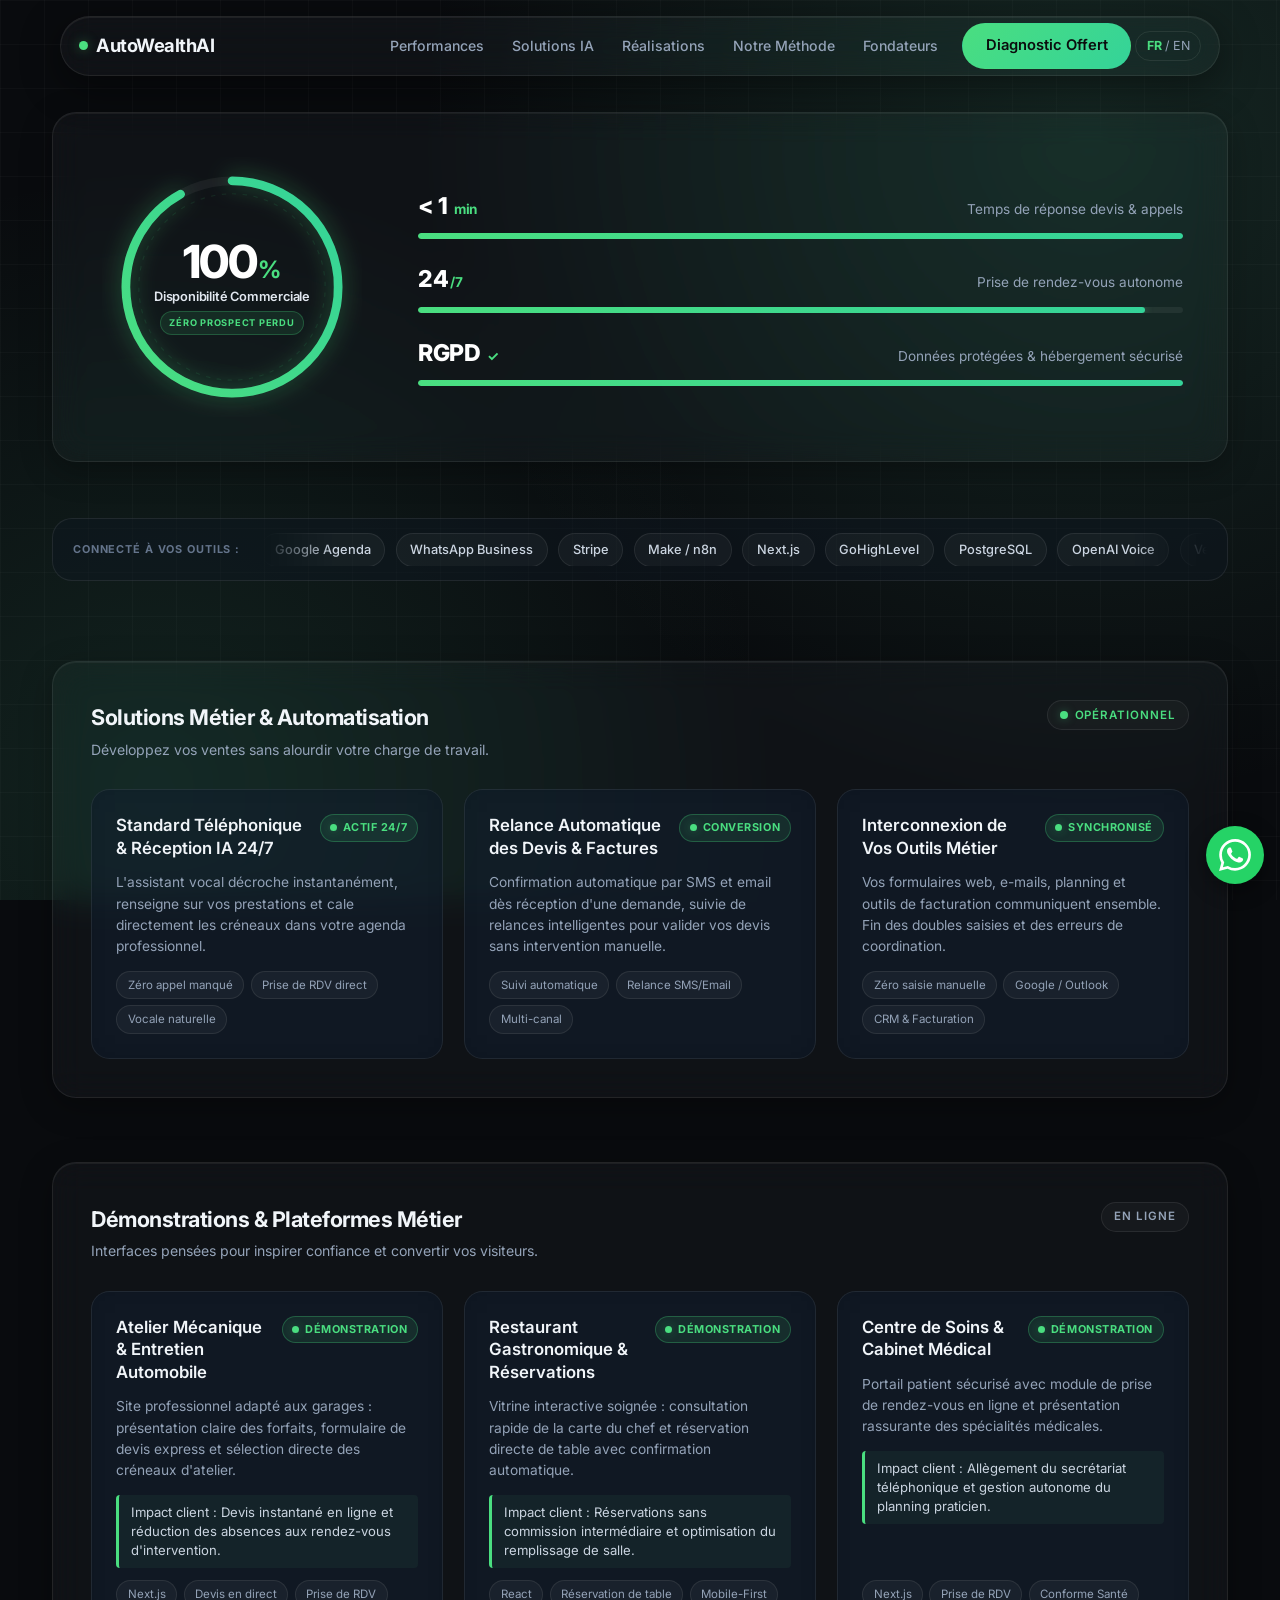
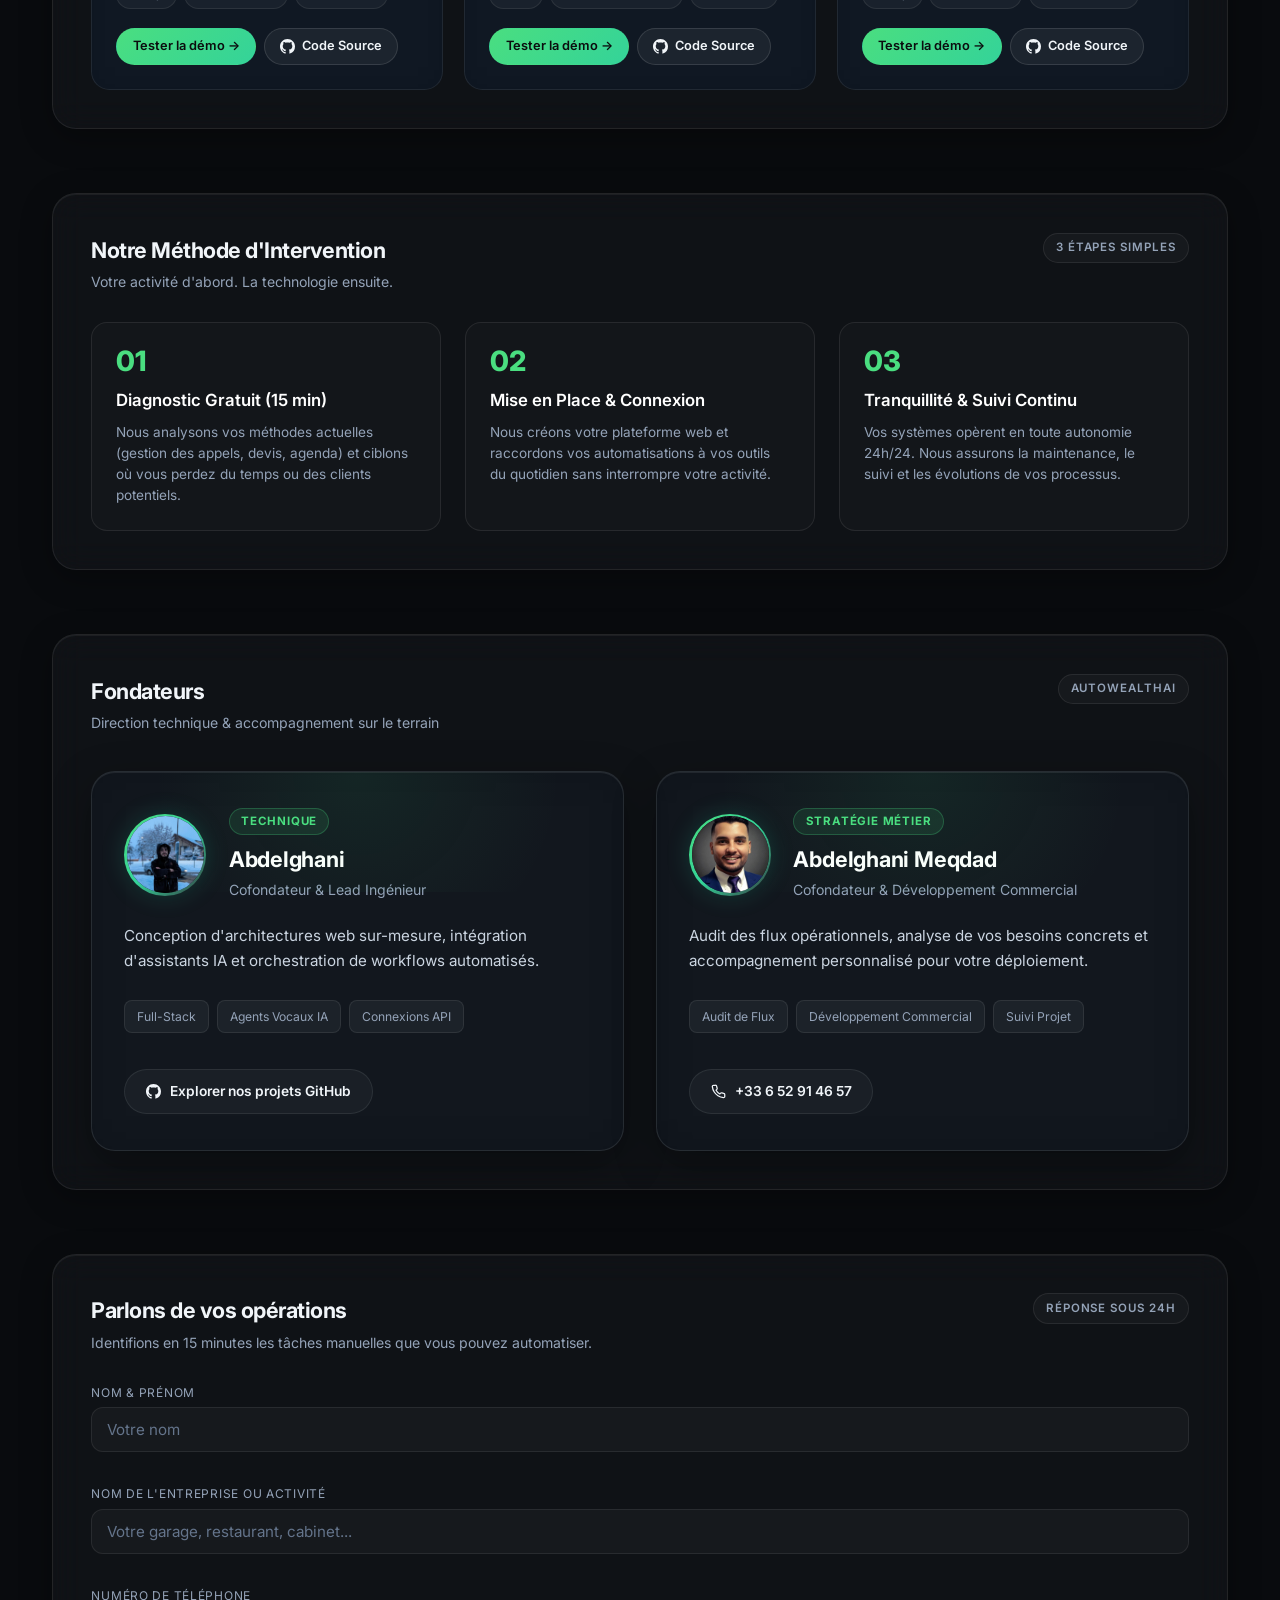
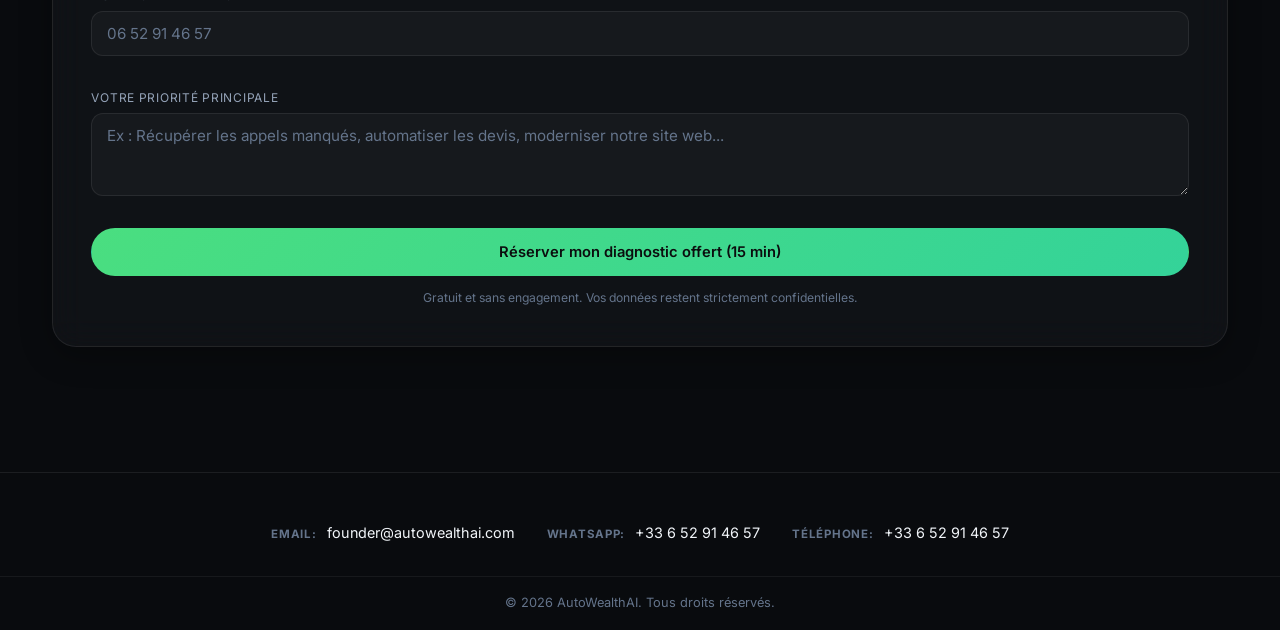
==== commit 2f8b1da6: "Update website layout, styles, and content" ====
--- a/index.html
+++ b/index.html
@@ -4,9 +4,9 @@
 <head>
     <meta charset="UTF-8">
     <meta name="viewport" content="width=device-width, initial-scale=1.0">
-    <title>Abdelghani Rahmani - Full-Stack & AI Automation Engineer</title>
+    <title>AutoWealthAI — Solutions Web & Automatisation IA pour Entreprises</title>
     <meta name="description"
-        content="Portfolio de Abdelghani Rahmani, développeur web et spécialiste en automatisation IA.">
+        content="Création de sites web haute conversion et intégration d'assistants IA 24/7 pour PME et professionnels.">
     <link rel="preconnect" href="https://fonts.googleapis.com">
     <link rel="preconnect" href="https://fonts.gstatic.com" crossorigin>
     <link
@@ -22,17 +22,18 @@
         <div class="container nav-container">
             <a href="#top" class="logo">
                 <span class="logo-dot" aria-hidden="true"></span>
-                <span class="logo-text">A.Rahmani</span>
+                <span class="logo-text">AutoWealthAI</span>
             </a>
 
             <nav class="nav-links" id="nav-links">
-                <a href="#hero" data-i18n="nav_dial">Tableau de bord</a>
-                <a href="#portfolio" data-i18n="nav_portfolio">Portfolio</a>
-                <a href="#about" data-i18n="nav_about">À propos</a>
-                <a href="#contact" data-i18n="nav_contact">Contact</a>
-                <a href="#contact" class="btn btn-cta nav-cta" data-i18n="nav_cta">Consultation</a>
-                <button class="lang-toggle" id="lang-toggle">
-                    <span class="lang-fr active">FR</span> / <span class="lang-ar">AR</span>
+                <a href="#hero" data-i18n="nav_dial">Performances</a>
+                <a href="#services" data-i18n="nav_services">Solutions IA</a>
+                <a href="#portfolio" data-i18n="nav_portfolio">Réalisations</a>
+                <a href="#methode" data-i18n="nav_methode">Notre Méthode</a>
+                <a href="#about" data-i18n="nav_about">Fondateurs</a>
+                <a href="#contact" class="btn btn-cta nav-cta" data-i18n="nav_cta">Diagnostic Offert</a>
+                <button class="lang-toggle" id="lang-toggle" type="button" aria-label="Changer de langue">
+                    <span class="lang-fr active">FR</span> / <span class="lang-en">EN</span>
                 </button>
             </nav>
 
@@ -49,328 +50,369 @@
 
     <main class="bento-dashboard" id="top">
 
-        <!-- Central Hero / Radial Dial (Card A) -->
+        <!-- ============ Central Hero / ROI Value Dial (Card A) ============ -->
         <section class="bento-card bento-herorad" id="hero">
             <div class="dial-wrap">
-                <svg class="dial" viewBox="0 0 240 240" role="img" aria-label="Totale projet" aria-hidden="true">
+                <svg class="dial" viewBox="0 0 240 240" role="img" aria-label="Garantie de réponse" aria-hidden="true">
                     <defs>
                         <linearGradient id="dialGrad" x1="0%" y1="0%" x2="100%" y2="100%">
                             <stop offset="0%" stop-color="#4ade80" />
                             <stop offset="100%" stop-color="#34d399" />
                         </linearGradient>
                     </defs>
-                    <circle class="dial-track" cx="120" cy="120" r="100" />
-                    <circle class="dial-orbit orbit-1" cx="120" cy="120" r="88" />
-                    <circle class="dial-orbit orbit-2" cx="120" cy="120" r="112" />
+                    <circle class="dial-track" cx="120" cy="120" r="98" />
+                    <circle class="dial-orbit orbit-1" cx="120" cy="120" r="86" />
                     <g class="dial-progress">
-                        <circle cx="120" cy="120" r="100" pathLength="100" />
+                        <circle cx="120" cy="120" r="98" pathLength="100" />
                     </g>
                 </svg>
+
                 <div class="dial-center">
-                    <span class="dial-total" data-count="50">0</span>
-                    <span class="dial-plus">+</span>
-                    <span class="dial-label" data-i18n="dial_total">Projets &amp; Automations</span>
-                    <span class="dial-sub" data-i18n="dial_sub">Full-Stack &amp; IA</span>
+                    <div class="dial-number-row">
+                        <span class="dial-total" data-count="100">0</span><span class="dial-plus">%</span>
+                    </div>
+                    <span class="dial-label" data-i18n="dial_label">Disponibilité Commerciale</span>
+                    <span class="dial-badge" data-i18n="dial_sub">ZÉRO PROSPECT PERDU</span>
                 </div>
             </div>
 
             <div class="dial-stats">
-                <div class="stat-item">
-                    <span class="stat-value">100<span class="stat-sym">%</span></span>
-                    <span class="stat-label" data-i18n="stat_automation">Automatisation</span>
-                    <span class="stat-bar"><span class="stat-fill" data-fill="100"></span></span>
-                </div>
-                <div class="stat-item">
-                    <span class="stat-value">4<span class="stat-sym">+</span></span>
-                    <span class="stat-label" data-i18n="stat_exp">Années d'expérience</span>
-                    <span class="stat-bar"><span class="stat-fill" data-fill="80"></span></span>
-                </div>
-                <div class="stat-item">
-                    <span class="stat-value">24/7</span>
-                    <span class="stat-label" data-i18n="stat_support">Support client</span>
-                    <span class="stat-bar"><span class="stat-fill" data-fill="95"></span></span>
-                </div>
-            </div>
-        </section>
-
-        <!-- Services / AI & Automation Pipelines (Left) -->
+                <div class="stat-card">
+                    <div class="stat-header">
+                        <span class="stat-value">&lt; 1 <small>min</small></span>
+                        <span class="stat-label" data-i18n="stat_speed">Temps de réponse devis &amp; appels</span>
+                    </div>
+                    <div class="stat-bar"><span class="stat-fill" data-fill="100"></span></div>
+                </div>
+
+                <div class="stat-card">
+                    <div class="stat-header">
+                        <span class="stat-value">24<small>/7</small></span>
+                        <span class="stat-label" data-i18n="stat_booking">Prise de rendez-vous autonome</span>
+                    </div>
+                    <div class="stat-bar"><span class="stat-fill" data-fill="95"></span></div>
+                </div>
+
+                <div class="stat-card">
+                    <div class="stat-header">
+                        <span class="stat-value">RGPD <small>&check;</small></span>
+                        <span class="stat-label" data-i18n="stat_security">Données protégées &amp; sécurisées</span>
+                    </div>
+                    <div class="stat-bar"><span class="stat-fill" data-fill="100"></span></div>
+                </div>
+            </div>
+        </section>
+
+        <!-- ============ Tech & Tools Ecosystem Marquee ============ -->
+        <div class="tech-marquee-wrapper">
+            <span class="marquee-title">CONNECTÉ À VOS OUTILS :</span>
+            <div class="tech-marquee">
+                <div class="marquee-track">
+                    <span>Google Agenda</span>
+                    <span>WhatsApp Business</span>
+                    <span>Stripe</span>
+                    <span>Make / n8n</span>
+                    <span>Next.js</span>
+                    <span>GoHighLevel</span>
+                    <span>PostgreSQL</span>
+                    <span>OpenAI Voice</span>
+                    <span>Vercel</span>
+                    <span>Supabase</span>
+                    <!-- Duplicate for infinite marquee loop -->
+                    <span>Google Agenda</span>
+                    <span>WhatsApp Business</span>
+                    <span>Stripe</span>
+                    <span>Make / n8n</span>
+                    <span>Next.js</span>
+                    <span>GoHighLevel</span>
+                    <span>PostgreSQL</span>
+                    <span>OpenAI Voice</span>
+                    <span>Vercel</span>
+                    <span>Supabase</span>
+                </div>
+            </div>
+        </div>
+
+        <!-- ============ Services / Business Solutions ============ -->
         <section class="bento-card bento-services" id="services">
             <div class="bento-head">
-                <h2 class="bento-title" data-i18n="auto_section">Automation &amp; AI Pipelines</h2>
-                <span class="bento-tag live-tag"><span class="pulse-dot"></span><span data-i18n="svc_live">En ligne</span></span>
+                <div>
+                    <h2 class="bento-title" data-i18n="services_title">Solutions Métier &amp; Automatisation</h2>
+                    <p class="bento-subtitle" data-i18n="services_sub">Développez vos ventes sans alourdir votre charge de travail.</p>
+                </div>
+                <span class="bento-tag live-tag"><span class="pulse-dot"></span><span data-i18n="tag_active">Opérationnel</span></span>
             </div>
 
             <div class="repo-grid auto-grid">
-                <!-- Pipeline 1: AI Autonomous Agents & Receptionists -->
-                <article class="repo-card">
-                    <div class="repo-top">
-                        <h3 class="repo-title" data-i18n="auto1_title">AI Autonomous Agents &amp; Receptionists</h3>
-                        <span class="status-live"><span class="pulse-dot"></span><span data-i18n="status_workflow">Active Workflow</span></span>
-                    </div>
-                    <p class="repo-desc" data-i18n="auto1_desc">24/7 multilingual conversational assistants (WhatsApp/Telegram
-                        + LLMs) handling instant customer qualification and automatic appointment booking.</p>
-                    <div class="repo-tags">
-                        <span data-i18n="auto1_tag1">n8n</span>
-                        <span data-i18n="auto1_tag2">OpenAI API</span>
-                        <span data-i18n="auto1_tag3">WhatsApp Cloud API</span>
-                        <span data-i18n="auto1_tag4">Smart Scheduling</span>
-                    </div>
-                    <div class="card-actions">
-                        <a href="https://github.com/ABDELGHANIRH/ai-automation-workflows" target="_blank"
-                            rel="noopener noreferrer" class="repo-btn btn-ghost"><span class="gh-ico"></span><span data-i18n="view_source">View Source</span></a>
-                    </div>
-                </article>
-
-                <!-- Pipeline 2: Lead Generation -->
-                <article class="repo-card">
-                    <div class="repo-top">
-                        <h3 class="repo-title" data-i18n="auto2_title">Autonomous Lead Gen &amp; Prospecting Pipelines</h3>
-                        <span class="status-live"><span class="pulse-dot"></span><span data-i18n="status_workflow">Active Workflow</span></span>
-                    </div>
-                    <p class="repo-desc" data-i18n="auto2_desc">Automated prospect scraping, data enrichment, verification,
-                        and CRM injection workflows.</p>
-                    <div class="repo-tags">
-                        <span data-i18n="auto2_tag1">n8n</span>
-                        <span data-i18n="auto2_tag2">Data Extraction</span>
-                        <span data-i18n="auto2_tag3">Lead Enrichment</span>
-                        <span data-i18n="auto2_tag4">Webhooks</span>
-                    </div>
-                    <div class="card-actions">
-                        <a href="https://github.com/ABDELGHANIRH/n8n-lead-generation-pipelines" target="_blank"
-                            rel="noopener noreferrer" class="repo-btn btn-ghost"><span class="gh-ico"></span><span data-i18n="view_source">View Source</span></a>
-                    </div>
-                </article>
-
-                <!-- Pipeline 3: Sales Automation -->
-                <article class="repo-card">
-                    <div class="repo-top">
-                        <h3 class="repo-title" data-i18n="auto3_title">Sales Automation &amp; Multi-Channel CRM Sync</h3>
-                        <span class="status-live"><span class="pulse-dot"></span><span data-i18n="status_workflow">Active Workflow</span></span>
-                    </div>
-                    <p class="repo-desc" data-i18n="auto3_desc">Real-time bi-directional pipeline sync, automated follow-up
-                        sequences, deal stage tracking, and instant alerts.</p>
-                    <div class="repo-tags">
-                        <span data-i18n="auto3_tag1">n8n</span>
-                        <span data-i18n="auto3_tag2">GoHighLevel</span>
-                        <span data-i18n="auto3_tag3">Supabase</span>
-                        <span data-i18n="auto3_tag4">Sales Pipelines</span>
-                    </div>
-                    <div class="card-actions">
-                        <a href="https://github.com/ABDELGHANIRH/n8n-sales-automation-workflows" target="_blank"
-                            rel="noopener noreferrer" class="repo-btn btn-ghost"><span class="gh-ico"></span><span data-i18n="view_source">View Source</span></a>
-                    </div>
-                </article>
-
-                <!-- Pipeline 4: Operations, PM Bots & Content -->
-                <article class="repo-card">
-                    <div class="repo-top">
-                        <h3 class="repo-title" data-i18n="auto4_title">Operations, PM Bots &amp; Content Distribution</h3>
-                        <span class="status-live"><span class="pulse-dot"></span><span data-i18n="status_workflow">Active Workflow</span></span>
-                    </div>
-                    <p class="repo-desc" data-i18n="auto4_desc">Automated internal project task tracking, ticket processing,
-                        team notification bots, and scheduled cross-platform content publishing.</p>
-                    <div class="repo-tags">
-                        <span data-i18n="auto4_tag1">n8n</span>
-                        <span data-i18n="auto4_tag2">Telegram Bot</span>
-                        <span data-i18n="auto4_tag3">API Integrations</span>
-                        <span data-i18n="auto4_tag4">Task Automation</span>
-                    </div>
-                    <div class="card-actions">
-                        <a href="https://github.com/ABDELGHANIRH/n8n-project-management-bots" target="_blank"
-                            rel="noopener noreferrer" class="repo-btn btn-ghost"><span class="gh-ico"></span><span data-i18n="view_source">View Source</span></a>
-                        </div>
-                </article>
-            </div>
-        </section>
-
-        <!-- Portfolio / Client Web Applications (Bottom Left) -->
+                <!-- Solution 1 -->
+                <article class="repo-card">
+                    <div class="repo-top">
+                        <h3 class="repo-title" data-i18n="svc1_title">Standard Téléphonique &amp; Réception IA 24/7</h3>
+                        <span class="status-live"><span class="pulse-dot"></span><span data-i18n="status_active">Actif 24/7</span></span>
+                    </div>
+                    <p class="repo-desc" data-i18n="svc1_desc">L'assistant vocal décroche instantanément, renseigne sur vos prestations et cale directement les créneaux dans votre agenda professionnel.</p>
+                    <div class="repo-tags">
+                        <span>Zéro appel manqué</span>
+                        <span>Prise de RDV direct</span>
+                        <span>Vocale naturelle</span>
+                    </div>
+                </article>
+
+                <!-- Solution 2 -->
+                <article class="repo-card">
+                    <div class="repo-top">
+                        <h3 class="repo-title" data-i18n="svc2_title">Relance Automatique des Devis &amp; Factures</h3>
+                        <span class="status-live"><span class="pulse-dot"></span><span data-i18n="status_sync">Conversion</span></span>
+                    </div>
+                    <p class="repo-desc" data-i18n="svc2_desc">Confirmation automatique par SMS et email dès réception d'une demande, suivie de relances intelligentes pour valider vos devis sans intervention manuelle.</p>
+                    <div class="repo-tags">
+                        <span>Suivi automatique</span>
+                        <span>Relance SMS/Email</span>
+                        <span>Multi-canal</span>
+                    </div>
+                </article>
+
+                <!-- Solution 3 -->
+                <article class="repo-card">
+                    <div class="repo-top">
+                        <h3 class="repo-title" data-i18n="svc3_title">Interconnexion de Vos Outils Métier</h3>
+                        <span class="status-live"><span class="pulse-dot"></span><span data-i18n="status_tools">Synchronisé</span></span>
+                    </div>
+                    <p class="repo-desc" data-i18n="svc3_desc">Vos formulaires web, e-mails, planning et outils de facturation communiquent ensemble. Fin des doubles saisies et des erreurs de coordination.</p>
+                    <div class="repo-tags">
+                        <span>Zéro saisie manuelle</span>
+                        <span>Google / Outlook</span>
+                        <span>CRM &amp; Facturation</span>
+                    </div>
+                </article>
+            </div>
+        </section>
+
+        <!-- ============ Portfolio / Live Client Demonstrations ============ -->
         <section class="bento-card bento-showroom" id="portfolio">
             <div class="bento-head">
-                <h2 class="bento-title" data-i18n="web_section">Client Web Applications</h2>
-                <span class="bento-tag" data-i18n="portfolio_tag">Production</span>
+                <div>
+                    <h2 class="bento-title" data-i18n="portfolio_title">Démonstrations &amp; Plateformes Métier</h2>
+                    <p class="bento-subtitle" data-i18n="portfolio_sub">Interfaces pensées pour inspirer confiance et convertir vos visiteurs.</p>
+                </div>
+                <span class="bento-tag" data-i18n="portfolio_tag">En Ligne</span>
             </div>
 
             <div class="repo-grid web-grid">
-                <!-- Web App 1: Dr-SQ-KAMAL -->
-                <article class="repo-card">
-                    <div class="repo-top">
-                        <h3 class="repo-title" data-i18n="web1_title">Clinique Dentaire Dr. Sequalli (Dr-SQ-KAMAL)</h3>
-                        <span class="status-live"><span class="pulse-dot"></span><span data-i18n="status_production">Production Ready</span></span>
-                    </div>
-                    <p class="repo-desc" data-i18n="web1_desc">Bilingual patient portal with integrated online appointment
-                        scheduling.</p>
-                    <div class="repo-tags">
-                        <span data-i18n="web1_tag1">Next.js</span>
-                        <span data-i18n="web1_tag2">Billingue</span>
-                        <span data-i18n="web1_tag3">Réservation</span>
+                <!-- Garage -->
+                <article class="repo-card">
+                    <div class="repo-top">
+                        <h3 class="repo-title" data-i18n="p1_title">Atelier Mécanique &amp; Entretien Automobile</h3>
+                        <span class="status-live"><span class="pulse-dot"></span><span>Démonstration</span></span>
+                    </div>
+                    <p class="repo-desc" data-i18n="p1_desc">Site professionnel adapté aux garages : présentation claire des forfaits, formulaire de devis express et sélection directe des créneaux d'atelier.</p>
+                    <div class="roi-highlight" data-i18n="p1_roi">
+                        <strong>Impact client :</strong> Devis instantané en ligne et réduction des absences aux rendez-vous d'intervention.
+                    </div>
+                    <div class="repo-tags">
+                        <span>Next.js</span>
+                        <span>Devis en direct</span>
+                        <span>Prise de RDV</span>
                     </div>
                     <div class="card-actions">
-                        <a href="https://github.com/ABDELGHANIRH/Dr-SQ-KAMAL" target="_blank"
-                            rel="noopener noreferrer" class="repo-btn btn-ghost"><span class="gh-ico"></span><span data-i18n="view_source">View Source</span></a>
-                        <a href="https://6a306b10c931796998593123--dr-sequalli-12dc37.netlify.app/" target="_blank"
-                            rel="noopener noreferrer" class="repo-btn btn-cta"><span data-i18n="demo">Demo &rarr;</span></a>
-                    </div>
-                </article>
-
-                <!-- Web App 2: Clinique-dentaire-Cartier -->
-                <article class="repo-card">
-                    <div class="repo-top">
-                        <h3 class="repo-title" data-i18n="web2_title">Clinique Dentaire Cartier</h3>
-                        <span class="status-live"><span class="pulse-dot"></span><span data-i18n="status_production">Production Ready</span></span>
-                    </div>
-                    <p class="repo-desc" data-i18n="web2_desc">Minimalist medical practice landing page optimized for local
-                        SEO.</p>
-                    <div class="repo-tags">
-                        <span data-i18n="web2_tag1">SEO</span>
-                        <span data-i18n="web2_tag2">Landing</span>
-                        <span data-i18n="web2_tag3">Responsive</span>
+                        <a href="https://mechanic-orcin.vercel.app/" target="_blank" rel="noopener noreferrer" class="repo-btn btn-cta">
+                            <span data-i18n="btn_demo">Tester la démo &rarr;</span>
+                        </a>
+                        <a href="https://github.com/ABDELGHANIRH/mechanic" target="_blank" rel="noopener noreferrer" class="repo-btn btn-ghost" title="Code source technique">
+                            <span class="gh-ico"></span><span data-i18n="btn_source">Code Source</span>
+                        </a>
+                    </div>
+                </article>
+
+                <!-- Restaurant -->
+                <article class="repo-card">
+                    <div class="repo-top">
+                        <h3 class="repo-title" data-i18n="p2_title">Restaurant Gastronomique &amp; Réservations</h3>
+                        <span class="status-live"><span class="pulse-dot"></span><span>Démonstration</span></span>
+                    </div>
+                    <p class="repo-desc" data-i18n="p2_desc">Vitrine interactive soignée : consultation rapide de la carte du chef et réservation directe de table avec confirmation automatique.</p>
+                    <div class="roi-highlight" data-i18n="p2_roi">
+                        <strong>Impact client :</strong> Réservations sans commission intermédiaire et optimisation du remplissage de salle.
+                    </div>
+                    <div class="repo-tags">
+                        <span>React</span>
+                        <span>Réservation de table</span>
+                        <span>Mobile-First</span>
                     </div>
                     <div class="card-actions">
-                        <a href="https://github.com/ABDELGHANIRH/Clinique-dentaire-Cartier" target="_blank"
-                            rel="noopener noreferrer" class="repo-btn btn-ghost"><span class="gh-ico"></span><span data-i18n="view_source">View Source</span></a>
-                        <a href="https://6a306c36087ecb5f2e7f2428--clinic-cartier-7d92e8.netlify.app/" target="_blank"
-                            rel="noopener noreferrer" class="repo-btn btn-cta"><span data-i18n="demo">Demo &rarr;</span></a>
-                    </div>
-                </article>
-
-                <!-- Web App 3: Centre-Dentaire-Dr.-El-Bakali & Cabinet Fes -->
-                <article class="repo-card">
-                    <div class="repo-top">
-                        <h3 class="repo-title" data-i18n="web3_title">Centre Dentaire Dr. El-Bakali &amp; Cabinet Fès</h3>
-                        <span class="status-live"><span class="pulse-dot"></span><span data-i18n="status_production">Production Ready</span></span>
-                    </div>
-                    <p class="repo-desc" data-i18n="web3_desc">High-conversion responsive interfaces tailored for healthcare
-                        clinics.</p>
-                    <div class="repo-tags">
-                        <span data-i18n="web3_tag1">Conversion</span>
-                        <span data-i18n="web3_tag2">Clinique</span>
-                        <span data-i18n="web3_tag3">Responsive</span>
+                        <a href="https://restaurant-one-theta-63.vercel.app/" target="_blank" rel="noopener noreferrer" class="repo-btn btn-cta">
+                            <span data-i18n="btn_demo">Tester la démo &rarr;</span>
+                        </a>
+                        <a href="https://github.com/ABDELGHANIRH/restaurant" target="_blank" rel="noopener noreferrer" class="repo-btn btn-ghost" title="Code source technique">
+                            <span class="gh-ico"></span><span data-i18n="btn_source">Code Source</span>
+                        </a>
+                    </div>
+                </article>
+
+                <!-- Dental Clinic -->
+                <article class="repo-card">
+                    <div class="repo-top">
+                        <h3 class="repo-title" data-i18n="p3_title">Centre de Soins &amp; Cabinet Médical</h3>
+                        <span class="status-live"><span class="pulse-dot"></span><span>Démonstration</span></span>
+                    </div>
+                    <p class="repo-desc" data-i18n="p3_desc">Portail patient sécurisé avec module de prise de rendez-vous en ligne et présentation rassurante des spécialités médicales.</p>
+                    <div class="roi-highlight" data-i18n="p3_roi">
+                        <strong>Impact client :</strong> Allègement du secrétariat téléphonique et gestion autonome du planning praticien.
+                    </div>
+                    <div class="repo-tags">
+                        <span>Next.js</span>
+                        <span>Prise de RDV</span>
+                        <span>Conforme Santé</span>
                     </div>
                     <div class="card-actions">
-                        <a href="https://github.com/ABDELGHANIRH/Centre-Dentaire-Dr.-El-Bakali" target="_blank"
-                            rel="noopener noreferrer" class="repo-btn btn-ghost"><span class="gh-ico"></span><span data-i18n="view_source">View Source</span></a>
+                        <a href="https://6a306b10c931796998593123--dr-sequalli-12dc37.netlify.app/" target="_blank" rel="noopener noreferrer" class="repo-btn btn-cta">
+                            <span data-i18n="btn_demo">Tester la démo &rarr;</span>
+                        </a>
+                        <a href="https://github.com/ABDELGHANIRH/Dr-SQ-KAMAL" target="_blank" rel="noopener noreferrer" class="repo-btn btn-ghost" title="Code source technique">
+                            <span class="gh-ico"></span><span data-i18n="btn_source">Code Source</span>
+                        </a>
+                    </div>
+                </article>
+            </div>
+        </section>
+
+        <!-- ============ 3-Step Process Card ============ -->
+        <section class="bento-card bento-process" id="methode">
+            <div class="bento-head">
+                <div>
+                    <h2 class="bento-title" data-i18n="process_title">Notre Méthode d'Intervention</h2> 
+                    <p class="bento-subtitle" data-i18n="process_sub">Votre activité d'abord. La technologie ensuite.</p> 
+                </div>
+                <span class="bento-tag" data-i18n="process_tag">3 Étapes Simples</span>
+            </div>
+
+            <div class="process-steps">
+                <div class="step-card">
+                    <span class="step-num">01</span>
+                    <h3 class="step-title" data-i18n="step1_title">Diagnostic Gratuit (15 min)</h3>
+                    <p class="step-desc" data-i18n="step1_desc">Nous analysons vos méthodes actuelles (gestion des appels, devis, agenda) et ciblons où vous perdez du temps ou des clients potentiels.</p>
+                </div>
+                <div class="step-card">
+                    <span class="step-num">02</span>
+                    <h3 class="step-title" data-i18n="step2_title">Mise en Place &amp; Connexion</h3>
+                    <p class="step-desc" data-i18n="step2_desc">Nous créons votre plateforme web et raccordons vos automatisations à vos outils du quotidien sans interrompre votre activité.</p>
+                </div>
+                <div class="step-card">
+                    <span class="step-num">03</span>
+                    <h3 class="step-title" data-i18n="step3_title">Tranquillité &amp; Suivi Continu</h3>
+                    <p class="step-desc" data-i18n="step3_desc">Vos systèmes opèrent en toute autonomie 24h/24. Nous assurons la maintenance, le suivi et les évolutions de vos processus.</p>
+                </div>
+            </div>
+        </section>
+
+        <!-- ============ Fondateurs (Side-by-Side Executive Leadership) ============ -->
+        <section class="bento-card bento-about" id="about">
+            <div class="bento-head">
+                <div>
+                    <h2 class="bento-title" data-i18n="founders_title">Fondateurs</h2>
+                    <p class="bento-subtitle" data-i18n="founders_sub">Direction technique &amp; accompagnement sur le terrain</p>
+                </div>
+                <span class="bento-tag">AutoWealthAI</span>
+            </div>
+
+            <div class="founders-showcase">
+                <!-- Abdelghani -->
+                <article class="founder-profile-card">
+                    <div class="profile-top">
+                        <div class="avatar-ring">
+                            <img src="My%20photo.jpeg" alt="Abdelghani" class="avatar-img">
                         </div>
-                </article>
-            </div>
-        </section>
-
-        <!-- About Me Profile Card (Top Right) -->
-        <section class="bento-card bento-about" id="about">
-            <div class="about-main">
-                <div class="profile-wrap">
-                    <img src="My%20photo.jpeg" alt="Abdelghani Rahmani" class="profile-img">
-                    <span class="profile-status" title="Disponible"></span>
-                </div>
-                <div class="about-text">
-                    <h2 class="profile-name">Abdelghani Rahmani</h2>
-                    <p class="profile-role" data-i18n="about_role">Full-Stack &amp; Ingénieur en Automatisation IA</p>
-                    <p class="about-bio" data-i18n="about_text1">Plus de 4 années de développement web autodidacte et
-                        d'intégration IA au service de vos entreprises.</p>
-
-                    <a href="https://github.com/ABDELGHANIRH/" target="_blank" rel="noopener noreferrer" class="about-github">
-                        <svg viewBox="0 0 16 16" fill="currentColor" aria-hidden="true">
-                            <path
-                                d="M8 0C3.58 0 0 3.58 0 8c0 3.54 2.29 6.53 5.47 7.59.4.07.55-.17.55-.38 0-.19-.01-.82-.01-1.49-2.01.37-2.53-.49-2.69-.94-.09-.23-.48-.94-.82-1.13-.28-.15-.68-.52-.01-.53.63-.01 1.08.58 1.23.82.72 1.21 1.87.87 2.33.66.07-.52.28-.87.51-1.07-1.78-.2-3.64-.89-3.64-3.95 0-.87.31-1.59.82-2.15-.08-.2-.36-1.02.08-2.12 0 0 .67-.21 2.2.82.64-.18 1.32-.27 2-.27s1.36.09 2 .27c1.53-1.04 2.2-.82 2.2-.82.44 1.1.16 1.92.08 2.12.51.56.82 1.27.82 2.15 0 3.07-1.87 3.75-3.65 3.95.29.25.54.73.54 1.48 0 1.07-.01 1.93-.01 2.2 0 .21.15.46.55.38A8.01 8.01 0 0 0 16 8c0-4.42-3.58-8-8-8z" />
-                        </svg>
-                        <span data-i18n="about_github">Explore GitHub Repos &amp; Automations</span>
-                    </a>
-                </div>
-
-                <div class="about-stats">
-                    <div class="about-stat">
-                        <span class="about-stat-val">4+</span>
-                        <span class="about-stat-label" data-i18n="stat_exp_short">Ans auto-didacte</span>
-                    </div>
-                    <div class="about-stat">
-                        <span class="about-stat-val">50+</span>
-                        <span class="about-stat-label" data-i18n="stat_proj_short">Projets &amp; Automations</span>
-                    </div>
-                    <div class="about-stat">
-                        <span class="about-stat-val">100%</span>
-                        <span class="about-stat-label" data-i18n="stat_auto_short">Flux automatisés</span>
-                    </div>
-                </div>
-            </div>
-        </section>
-
-        <!-- Contact Form Glass Bento (Bottom Right) -->
+                        <div class="profile-meta">
+                            <span class="role-pill" data-i18n="role1_pill">Technique</span>
+                            <h3 class="founder-name">Abdelghani</h3>
+                            <p class="founder-title" data-i18n="role1_title">Cofondateur &amp; Lead Ingénieur</p>
+                        </div>
+                    </div>
+                    <p class="founder-bio" data-i18n="role1_bio">Conception d'architectures web sur-mesure, intégration d'assistants IA et orchestration de workflows automatisés.</p>
+                    <div class="profile-chips">
+                        <span>Full-Stack</span>
+                        <span>Agents Vocaux IA</span>
+                        <span>Connexions API</span>
+                    </div>
+                    <div class="profile-cta">
+                        <a href="https://github.com/ABDELGHANIRH/" target="_blank" rel="noopener noreferrer" class="founder-link">
+                            <svg viewBox="0 0 16 16" width="15" height="15" fill="currentColor" aria-hidden="true">
+                                <path d="M8 0C3.58 0 0 3.58 0 8c0 3.54 2.29 6.53 5.47 7.59.4.07.55-.17.55-.38 0-.19-.01-.82-.01-1.49-2.01.37-2.53-.49-2.69-.94-.09-.23-.48-.94-.82-1.13-.28-.15-.68-.52-.01-.53.63-.01 1.08.58 1.23.82.72 1.21 1.87.87 2.33.66.07-.52.28-.87.51-1.07-1.78-.2-3.64-.89-3.64-3.95 0-.87.31-1.59.82-2.15-.08-.2-.36-1.02.08-2.12 0 0 .67-.21 2.2.82.64-.18 1.32-.27 2-.27s1.36.09 2 .27c1.53-1.04 2.2-.82 2.2-.82.44 1.1.16 1.92.08 2.12.51.56.82 1.27.82 2.15 0 3.07-1.87 3.75-3.65 3.95.29.25.54.73.54 1.48 0 1.07-.01 1.93-.01 2.2 0 .21.15.46.55.38A8.01 8.01 0 0 0 16 8c0-4.42-3.58-8-8-8z" />
+                            </svg>
+                            <span data-i18n="btn_github">Explorer nos projets GitHub</span>
+                        </a>
+                    </div>
+                </article>
+
+                <!-- Abdelghani Meqdad -->
+                <article class="founder-profile-card">
+                    <div class="profile-top">
+                        <div class="avatar-ring">
+                            <img src="A.photo.png" alt="Abdelghani Meqdad" class="avatar-img">
+                        </div>
+                        <div class="profile-meta">
+                            <span class="role-pill" data-i18n="role2_pill">Stratégie Métier</span>
+                            <h3 class="founder-name">Abdelghani Meqdad</h3> 
+                            <p class="founder-title" data-i18n="role2_title">Cofondateur &amp; Développement Commercial</p> 
+                        </div>
+                    </div>
+                    <p class="founder-bio" data-i18n="role2_bio">Audit des flux opérationnels, analyse de vos besoins concrets et accompagnement personnalisé pour votre déploiement.</p>
+                    <div class="profile-chips">
+                        <span>Audit de Flux</span>
+                        <span>Développement Commercial</span>
+                        <span>Suivi Projet</span>
+                    </div>
+                    <div class="profile-cta">
+                        <a href="tel:+33652914657" class="founder-link">
+                            <svg viewBox="0 0 24 24" width="15" height="15" fill="none" stroke="currentColor" stroke-width="2" stroke-linecap="round" stroke-linejoin="round" aria-hidden="true">
+                                <path d="M22 16.92v3a2 2 0 0 1-2.18 2 19.79 19.79 0 0 1-8.63-3.07 19.5 19.5 0 0 1-6-6 19.79 19.79 0 0 1-3.07-8.67A2 2 0 0 1 4.11 2h3a2 2 0 0 1 2 1.72 12.84 12.84 0 0 0 .7 2.81 2 2 0 0 1-.45 2.11L8.09 9.91a16 16 0 0 0 6 6l1.27-1.27a2 2 0 0 1 2.11-.45 12.84 12.84 0 0 0 2.81.7A2 2 0 0 1 22 16.92z" />
+                            </svg>
+                            <span>+33 6 52 91 46 57</span> 
+                        </a>
+                    </div>
+                </article>
+            </div>
+        </section>
+
+        <!-- ============ Contact Form Glass Bento ============ -->
         <section class="bento-card bento-contact" id="contact">
             <div class="bento-head">
-                <h2 class="bento-title" data-i18n="contact_title">Prêt à collaborer ?</h2>
-                <span class="bento-tag" data-i18n="contact_desc">Réponse sous 24h</span>
-            </div>
-
-            <form action="#" method="POST" class="form-wrapper" novalidate>
+                <div>
+                    <h2 class="bento-title" data-i18n="contact_title">Parlons de vos opérations</h2>
+                    <p class="bento-subtitle" data-i18n="contact_sub">Identifions en 15 minutes les tâches manuelles que vous pouvez automatiser.</p>
+                </div>
+                <span class="bento-tag" data-i18n="contact_badge">Réponse sous 24h</span>
+            </div>
+
+            <form action="#" method="POST" class="form-wrapper" id="consultationForm" novalidate>
                 <div class="form-group">
-                    <label for="name" data-i18n="form_name">Nom Complet</label>
-                    <input type="text" id="name" name="name" required placeholder="Votre nom"
-                        pattern="^[A-Za-zÀ-ÿ\s]{3,50}$">
+                    <label for="name" data-i18n="form_name">Nom &amp; Prénom</label>
+                    <input type="text" id="name" name="name" required placeholder="Votre nom" pattern="^[A-Za-zÀ-ÿ\s]{3,50}$">
                     <span class="error-msg" id="name-error"></span>
                 </div>
                 <div class="form-group">
-                    <label for="business" data-i18n="form_business">Nom de l'entreprise</label>
-                    <input type="text" id="business" name="business" required placeholder="Votre entreprise"
-                        pattern="^[A-Za-z0-9À-ÿ\s\.,&'-]{2,60}$">
+                    <label for="business" data-i18n="form_business">Nom de l'entreprise ou activité</label>
+                    <input type="text" id="business" name="business" required placeholder="Votre garage, restaurant, cabinet..." pattern="^[A-Za-z0-9À-ÿ\s\.,&'-]{2,60}$">
                     <span class="error-msg" id="business-error"></span>
                 </div>
                 <div class="form-group">
                     <label for="phone" data-i18n="form_phone">Numéro de téléphone</label>
-                    <input type="tel" id="phone" name="phone" required placeholder="07 62 48 91 30"
-                        pattern="^0[5-7]\d{8}$">
+                    <input type="tel" id="phone" name="phone" required placeholder="06 52 91 46 57">
                     <span class="error-msg" id="phone-error"></span>
                 </div>
                 <div class="form-group">
-                    <label for="message" data-i18n="form_message">Message</label>
-                    <textarea id="message" name="message" rows="4" required placeholder="Votre message..."
-                        minlength="10" maxlength="1000"></textarea>
+                    <label for="message" data-i18n="form_message">Votre priorité principale</label>
+                    <textarea id="message" name="message" rows="3" required placeholder="Ex : Récupérer les appels manqués, automatiser les devis, moderniser notre site web..." minlength="10" maxlength="1000"></textarea>
                     <span class="error-msg" id="message-error"></span>
                 </div>
-                <button type="submit" class="btn btn-primary btn-full" data-i18n="form_submit">Envoyer</button>
+                <button type="submit" class="btn btn-cta btn-full" data-i18n="form_submit">Réserver mon diagnostic offert (15 min)</button>
+                <p class="form-disclaimer" data-i18n="form_disclaimer">Gratuit et sans engagement. Vos données restent strictement confidentielles.</p>
             </form>
         </section>
 
     </main>
 
-    <!-- Tech Stack Marquee (Bottom) -->
-    <section class="tech-marquee" aria-label="Technologies">
-        <div class="marquee-track">
-            <!-- Frontend & Architecture -->
-            <span>Next.js</span>
-            <span>React</span>
-            <span>TypeScript</span>
-            <span>Tailwind CSS</span>
-            <span>Vercel</span>
-            <!-- Automation & Workflows -->
-            <span>n8n</span>
-            <span>Python</span>
-            <span>Zapier</span>
-            <!-- CRM & Conversion -->
-            <span>GoHighLevel</span>
-            <span>Meta APIs / CAPI</span>
-            <!-- AI & Backend Services -->
-            <span>OpenAI</span>
-            <span>Supabase</span>
-            <span>PostgreSQL</span>
-            <span>REST APIs / Webhooks</span>
-            <!-- Duplicate set for seamless infinite loop -->
-            <span>Next.js</span>
-            <span>React</span>
-            <span>TypeScript</span>
-            <span>Tailwind CSS</span>
-            <span>Vercel</span>
-            <span>n8n</span>
-            <span>Python</span>
-            <span>Zapier</span>
-            <span>GoHighLevel</span>
-            <span>Meta APIs / CAPI</span>
-            <span>OpenAI</span>
-            <span>Supabase</span>
-            <span>PostgreSQL</span>
-            <span>REST APIs / Webhooks</span>
-        </div>
-    </section>
-
-    <!-- Footer -->
+    <!-- ============ Footer ============ -->
     <footer class="footer" id="footer">
         <div class="container footer-container">
             <div class="contact-details">
@@ -378,42 +420,47 @@
                     <strong>Email:</strong> <a href="mailto:founder@autowealthai.com">founder@autowealthai.com</a>
                 </div>
                 <div class="contact-item">
-                    <strong>WhatsApp:</strong> <a href="https://wa.me/212762489130">07 62 48 91 30</a>
+                    <strong>WhatsApp:</strong> <a href="https://wa.me/33652914657" target="_blank" rel="noopener noreferrer">+33 6 52 91 46 57</a> 
                 </div>
                 <div class="contact-item">
-                    <strong>Téléphone:</strong> <a href="tel:+212762489130">07 62 48 91 30</a>
+                    <strong>Téléphone:</strong> <a href="tel:+33652914657">+33 6 52 91 46 57</a> 
                 </div>
             </div>
         </div>
         <div class="footer-bottom">
-            <p>&copy; 2026 Abdelghani Rahmani. <span data-i18n="footer_rights">Tous droits réservés.</span></p>
+            <p>&copy; 2026 AutoWealthAI. <span data-i18n="footer_rights">Tous droits réservés.</span></p>
         </div>
     </footer>
 
-    <!-- WhatsApp Floating Button -->
-    <a href="https://wa.me/212762489130" target="_blank" rel="noopener noreferrer" class="whatsapp-float"
-        aria-label="WhatsApp Contact">
+    <!-- ============ WhatsApp Floating Button ============ -->
+    <a href="https://wa.me/33652914657" target="_blank" rel="noopener noreferrer" class="whatsapp-float" aria-label="Contacter sur WhatsApp">
         <svg viewBox="0 0 24 24" width="32" height="32" fill="currentColor">
             <path
                 d="M17.472 14.382c-.297-.149-1.758-.867-2.03-.967-.273-.099-.471-.148-.67.15-.197.297-.767.966-.94 1.164-.173.199-.347.223-.644.075-.297-.15-1.255-.463-2.39-1.475-.883-.788-1.48-1.761-1.653-2.059-.173-.297-.018-.458.13-.606.134-.133.298-.347.446-.52.149-.174.198-.298.298-.497.099-.198.05-.371-.025-.52-.075-.149-.669-1.612-.916-2.207-.242-.579-.487-.5-.669-.51a12.8 12.8 0 0 0-.57-.01c-.198 0-.52.074-.792.372-.272.297-1.04 1.016-1.04 2.479 0 1.462 1.065 2.875 1.213 3.074.149.198 2.096 3.2 5.077 4.487.709.306 1.262.489 1.694.625.712.227 1.36.195 1.871.118.571-.085 1.758-.719 2.006-1.413.248-.694.248-1.289.173-1.413-.074-.124-.272-.198-.57-.347m-5.421 7.403h-.004a9.87 9.87 0 0 1-5.031-1.378l-.361-.214-3.741.982.998-3.648-.235-.374a9.86 9.86 0 0 1-1.51-5.26c.001-5.45 4.436-9.884 9.888-9.884 2.64 0 5.122 1.03 6.988 2.898a9.825 9.825 0 0 1 2.893 6.994c-.003 5.45-4.437 9.884-9.885 9.884m8.413-18.297A11.815 11.815 0 0 0 12.05 0C5.495 0 .16 5.335.157 11.892c0 2.096.547 4.142 1.588 5.945L.057 24l6.305-1.654a11.882 11.882 0 0 0 5.683 1.448h.005c6.554 0 11.89-5.335 11.893-11.893a11.821 11.821 0 0 0-3.48-8.413Z" />
         </svg>
     </a>
 
-    <!-- Success / Error Modal -->
+    <!-- Custom Modal Feedback -->
     <div id="customModal" class="modal-overlay" style="display: none !important;">
         <div class="modal-card">
-            <div class="modal-icon-wrapper">
+            <div class="modal-icon-wrapper" id="modalIconWrap">
                 <svg id="modalIcon" viewBox="0 0 24 24" fill="none" stroke="currentColor" stroke-width="2.5"
                     stroke-linecap="round" stroke-linejoin="round"></svg>
             </div>
             <h3 id="modalTitle" class="modal-title"></h3>
             <p id="modalMessage" class="modal-text"></p>
-            <button id="modalCloseBtn" class="btn btn-primary"></button>
+            <button id="modalCloseBtn" class="btn btn-primary" type="button">Compris</button>
         </div>
     </div>
 
+    <!-- Image Lightbox Modal -->
+    <div id="imageLightbox" class="lightbox-overlay" aria-hidden="true">
+        <button class="lightbox-close" id="lightboxClose" aria-label="Fermer">&times;</button>
+        <div class="lightbox-content">
+            <img id="lightboxImg" src="" alt="Aperçu agrandi">
+        </div>
+    </div>
+
     <script src="script.js"></script>
-
 </body>
-
-</html>
+</html>
--- a/style.css
+++ b/style.css
@@ -1,45 +1,38 @@
 /* ============================================================
-   Portfolio — Dark Glassmorphic HUD Dashboard
+   AutoWealthAI — Dark Glassmorphic HUD Dashboard
    Obsidian background · Frosted glass cards · Sage/Mint glow
    ============================================================ */
 
 /* ---- Custom Properties / Tokens ---- */
 :root {
-  /* Background surface */
   --bg-deep: #090b0e;
   --bg-card: rgba(255, 255, 255, 0.03);
   --glass-blur: 16px;
   --glass-border: rgba(255, 255, 255, 0.08);
-  --border-strong: rgba(255, 255, 255, 0.12);
-
-  /* Text */
+  --border-strong: rgba(255, 255, 255, 0.14);
+
   --text-color: #f1f5f9;
-  --text-muted: #8b949e;
-  --text-faint: #5b6472;
-
-  /* Accent (sage / mint) */
+  --text-muted: #94a3b8;
+  --text-faint: #64748b;
+
   --accent: #4ade80;
   --accent-soft: #34d399;
   --accent-deep: #1f7a5a;
   --glow: rgba(74, 222, 128, 0.35);
   --glow-soft: rgba(52, 211, 153, 0.18);
 
-  /* Status */
   --success: #4ade80;
   --warning: #fbbf24;
   --info: #38bdf8;
 
-  /* Typography */
   --font-sans: 'Inter', 'Outfit', sans-serif;
   --font-ar-sans: 'Cairo', sans-serif;
 
-  /* Spacing */
   --space-xs: 0.5rem;
   --space-sm: 1rem;
   --space-md: 2rem;
   --space-lg: 3rem;
 
-  /* Layout */
   --container-max-width: 1200px;
   --header-height: 72px;
   --radius: 20px;
@@ -51,7 +44,6 @@
   --font-sans: var(--font-ar-sans);
 }
 
-/* ---- Reset & Base ---- */
 *, *::before, *::after {
   box-sizing: border-box;
   margin: 0;
@@ -71,7 +63,6 @@
   line-height: 1.6;
   -webkit-font-smoothing: antialiased;
   overflow-x: hidden;
-  /* Atmospheric glow + faint fixed grid */
   background-image:
     radial-gradient(circle at 85% 15%, rgba(65, 140, 110, 0.22) 0%, transparent 50%),
     radial-gradient(circle at 12% 88%, rgba(65, 160, 120, 0.16) 0%, transparent 45%),
@@ -81,7 +72,6 @@
   background-attachment: fixed;
 }
 
-/* Custom scrollbar (theme) */
 ::-webkit-scrollbar {
   width: 10px;
 }
@@ -117,10 +107,6 @@
   max-width: var(--container-max-width);
   margin: 0 auto;
   padding: 0 var(--space-md);
-}
-
-.section-padding {
-  padding: var(--space-lg) 0;
 }
 
 /* ============================================================
@@ -131,7 +117,7 @@
   top: 16px;
   left: 50%;
   transform: translateX(-50%);
-  width: min(96%, 1100px);
+  width: min(96%, 1160px);
   z-index: 1000;
   background: var(--bg-card);
   backdrop-filter: blur(var(--glass-blur)) saturate(140%);
@@ -153,7 +139,7 @@
 .logo {
   display: flex;
   align-items: center;
-  gap: 0.5rem;
+  gap: 0.55rem;
   font-weight: 700;
   letter-spacing: -0.5px;
   font-size: 1.15rem;
@@ -173,13 +159,13 @@
   display: flex;
   align-items: center;
   gap: 0.25rem;
-  font-size: 0.9rem;
+  font-size: 0.88rem;
 }
 
 .nav-links a:not(.nav-cta) {
   position: relative;
   color: var(--text-muted);
-  padding: 0.5rem 0.85rem;
+  padding: 0.45rem 0.75rem;
   border-radius: 999px;
   font-weight: 500;
   white-space: nowrap;
@@ -192,9 +178,9 @@
 .nav-links a:not(.nav-cta)::after {
   content: '';
   position: absolute;
-  left: 0.85rem;
-  right: 0.85rem;
-  bottom: 0.2rem;
+  left: 0.75rem;
+  right: 0.75rem;
+  bottom: 0.15rem;
   height: 2px;
   border-radius: 2px;
   background: linear-gradient(90deg, var(--accent), var(--accent-soft));
@@ -216,17 +202,17 @@
   border: 1px solid var(--glass-border);
   cursor: pointer;
   font-family: var(--font-sans);
-  font-size: 0.8rem;
+  font-size: 0.78rem;
   color: var(--text-muted);
-  padding: 0.45rem 0.7rem;
+  padding: 0.4rem 0.65rem;
   border-radius: 999px;
   display: flex;
   align-items: center;
-  gap: 0.15rem;
+  gap: 0.2rem;
   white-space: nowrap;
 }
 
-.lang-toggle .active {
+.lang-toggle span.active {
   font-weight: 700;
   color: var(--accent);
 }
@@ -246,15 +232,10 @@
 .bento-dashboard {
   display: flex;
   flex-direction: column;
-  gap: clamp(3rem, 6vw, 5rem);
-  max-width: 1320px;
+  gap: clamp(2.5rem, 5vw, 4rem);
+  max-width: 1240px;
   margin: 0 auto;
-  padding: calc(var(--header-height) + 2.75rem) var(--space-md) var(--space-lg);
-}
-
-.bento-dashboard-grid {
-  display: grid;
-  gap: clamp(6rem, 10vw, 9rem);
+  padding: calc(var(--header-height) + 2.5rem) var(--space-md) var(--space-lg);
 }
 
 .bento-card {
@@ -263,7 +244,7 @@
   -webkit-backdrop-filter: blur(var(--glass-blur)) saturate(140%);
   border: 1px solid var(--glass-border);
   border-radius: var(--radius-lg);
-  padding: clamp(2rem, 3vw, 2.75rem);
+  padding: clamp(1.8rem, 3vw, 2.5rem);
   position: relative;
   overflow: hidden;
   transition: var(--transition);
@@ -272,32 +253,15 @@
 
 .bento-card:hover {
   border-color: var(--border-strong);
-  transform: translateY(-2px);
   box-shadow: 0 14px 44px rgba(0, 0, 0, 0.4), 0 0 24px var(--glow-soft);
 }
 
-.bento-card::before {
-  content: '';
-  position: absolute;
-  inset: 0;
-  pointer-events: none;
-  border-radius: inherit;
-  background: radial-gradient(600px circle at var(--mx, 20%) var(--my, 10%),
-      rgba(255, 255, 255, 0.04), transparent 45%);
-  opacity: 0;
-  transition: opacity 0.4s ease;
-}
-
-.bento-card:hover::before {
-  opacity: 1;
-}
-
 .bento-head {
   display: flex;
-  align-items: center;
+  align-items: flex-start;
   justify-content: space-between;
   gap: var(--space-sm);
-  margin-bottom: var(--space-sm);
+  margin-bottom: 1.75rem;
 }
 
 .bento-title {
@@ -307,8 +271,15 @@
   color: var(--text-color);
 }
 
+.bento-subtitle {
+  font-size: 0.88rem;
+  color: var(--text-muted);
+  margin-top: 0.25rem;
+}
+
 .bento-tag {
   font-size: 0.72rem;
+  font-weight: 600;
   text-transform: uppercase;
   letter-spacing: 0.08em;
   color: var(--text-muted);
@@ -341,21 +312,21 @@
 }
 
 /* ============================================================
-   Central Hero / Radial Dial (Card A)
+   Refined Hero / Dial & Performance Stats
    ============================================================ */
 .bento-herorad {
-  display: flex;
-  align-items: center;
-  justify-content: center;
-  gap: clamp(1.5rem, 4vw, 4rem);
-  flex-wrap: wrap;
-  padding: var(--space-lg) var(--space-md);
+  display: grid;
+  grid-template-columns: 270px 1fr;
+  align-items: center;
+  gap: clamp(2rem, 4vw, 4rem);
+  padding: clamp(2rem, 3.5vw, 2.75rem);
 }
 
 .dial-wrap {
   position: relative;
   width: 260px;
   height: 260px;
+  margin: 0 auto;
   flex-shrink: 0;
 }
 
@@ -367,30 +338,30 @@
 
 .dial-track {
   fill: none;
-  stroke: rgba(255, 255, 255, 0.06);
-  stroke-width: 10;
+  stroke: rgba(255, 255, 255, 0.05);
+  stroke-width: 8;
 }
 
 .dial-orbit {
   fill: none;
-  stroke: rgba(74, 222, 128, 0.12);
+  stroke: rgba(74, 222, 128, 0.1);
   stroke-width: 1;
-  stroke-dasharray: 3 7;
+  stroke-dasharray: 4 6;
 }
 
 .dial-progress circle {
   fill: none;
   stroke: url(#dialGrad);
-  stroke-width: 10;
+  stroke-width: 8;
   stroke-linecap: round;
   stroke-dasharray: 100 100;
   stroke-dashoffset: 100;
-  filter: drop-shadow(0 0 8px var(--glow));
+  filter: drop-shadow(0 0 10px rgba(74, 222, 128, 0.4));
   transition: stroke-dashoffset 1.6s cubic-bezier(0.22, 1, 0.36, 1);
 }
 
 .dial-wrap.animate .dial-progress circle {
-  stroke-dashoffset: 20;
+  stroke-dashoffset: 8;
 }
 
 .dial-center {
@@ -401,81 +372,102 @@
   align-items: center;
   justify-content: center;
   text-align: center;
-  gap: 0.15rem;
+  padding: 1.25rem;
+}
+
+.dial-number-row {
+  display: flex;
+  align-items: baseline;
+  justify-content: center;
+  line-height: 1;
+  margin-bottom: 0.25rem;
 }
 
 .dial-total {
-  font-size: 3rem;
+  font-size: 2.85rem;
   font-weight: 800;
-  line-height: 1;
-  color: var(--text-color);
-  letter-spacing: -1px;
-  display: inline-flex;
+  letter-spacing: -1.5px;
+  color: #ffffff;
 }
 
 .dial-plus {
-  font-size: 1.6rem;
+  font-size: 1.5rem;
   font-weight: 700;
   color: var(--accent);
   margin-left: 2px;
 }
 
 .dial-label {
-  font-size: 0.85rem;
+  font-size: 0.8rem;
   font-weight: 600;
-  color: var(--text-color);
-  margin-top: 0.4rem;
-}
-
-.dial-sub {
-  font-size: 0.72rem;
+  color: #e2e8f0;
+  letter-spacing: -0.2px;
+  margin-bottom: 0.4rem;
+  max-width: 180px;
+  line-height: 1.25;
+}
+
+.dial-badge {
+  font-size: 0.58rem;
+  font-weight: 700;
+  letter-spacing: 0.08em;
+  color: var(--accent);
+  background: rgba(74, 222, 128, 0.1);
+  border: 1px solid rgba(74, 222, 128, 0.25);
+  padding: 0.2rem 0.55rem;
+  border-radius: 999px;
   text-transform: uppercase;
-  letter-spacing: 0.1em;
-  color: var(--text-muted);
 }
 
 .dial-stats {
   display: flex;
   flex-direction: column;
-  gap: var(--space-sm);
-  min-width: 200px;
-  flex: 1 1 220px;
-}
-
-.stat-item {
-  display: grid;
-  grid-template-columns: 64px 1fr;
-  grid-template-rows: auto auto;
-  column-gap: 1rem;
-  align-items: center;
+  gap: 1.35rem;
+  width: 100%;
+}
+
+.stat-card {
+  display: flex;
+  flex-direction: column;
+  gap: 0.55rem;
+  width: 100%;
+}
+
+.stat-header {
+  display: flex;
+  align-items: baseline;
+  justify-content: space-between;
+  gap: 1rem;
 }
 
 .stat-value {
-  grid-row: 1 / 3;
-  font-size: 1.5rem;
-  font-weight: 700;
-  color: var(--text-color);
+  font-size: 1.45rem;
+  font-weight: 800;
+  color: #ffffff;
+  min-width: 80px;
   letter-spacing: -0.5px;
   white-space: nowrap;
 }
 
-.stat-sym {
-  font-size: 0.95rem;
+.stat-value small {
+  font-size: 0.85rem;
+  font-weight: 700;
   color: var(--accent);
+  margin-left: 2px;
 }
 
 .stat-label {
-  grid-column: 2;
   font-size: 0.85rem;
   color: var(--text-muted);
+  line-height: 1.4;
+  text-align: right;
 }
 
 .stat-bar {
-  grid-column: 2;
-  margin-top: 0.3rem;
-  height: 5px;
+  width: 100%;
+  height: 6px;
   border-radius: 99px;
-  background: rgba(255, 255, 255, 0.08);
+  background: rgba(255, 255, 255, 0.06);
   overflow: hidden;
 }
 
@@ -485,29 +477,107 @@
   width: 0;
   border-radius: 99px;
   background: linear-gradient(90deg, var(--accent), var(--accent-soft));
-  box-shadow: 0 0 8px var(--glow);
-  transition: width 1.2s ease;
+  box-shadow: 0 0 10px rgba(74, 222, 128, 0.45);
+  transition: width 1.3s cubic-bezier(0.16, 1, 0.3, 1);
 }
 
 /* ============================================================
-   Repo Cards — Automation & Client Web Applications
+   Enhanced Ecosystem Marquee (Fixed for Mobile GPU Animation)
+   ============================================================ */
+.tech-marquee-wrapper {
+  background: rgba(14, 23, 34, 0.45);
+  border: 1px solid var(--glass-border);
+  border-radius: 1.25rem;
+  padding: 0.85rem 1.25rem;
+  display: flex;
+  align-items: center;
+  gap: 1.25rem;
+  overflow: hidden;
+  margin: -0.5rem 0 1rem;
+  width: 100%;
+  box-sizing: border-box;
+}
+
+.marquee-title {
+  font-size: 0.68rem;
+  font-weight: 700;
+  letter-spacing: 0.08em;
+  color: var(--text-faint);
+  white-space: nowrap;
+  flex-shrink: 0;
+}
+
+.tech-marquee {
+  width: 100%;
+  overflow: hidden;
+  position: relative;
+  -webkit-mask-image: linear-gradient(90deg, transparent 0%, #000 8%, #000 92%, transparent 100%);
+  mask-image: linear-gradient(90deg, transparent 0%, #000 8%, #000 92%, transparent 100%);
+}
+
+.marquee-track {
+  display: flex;
+  gap: 0.65rem;
+  width: max-content;
+  white-space: nowrap;
+  will-change: transform;
+  -webkit-animation: marqueeMove 28s linear infinite;
+  animation: marqueeMove 28s linear infinite;
+}
+
+.marquee-track:hover {
+  -webkit-animation-play-state: paused;
+  animation-play-state: paused;
+}
+
+.marquee-track span {
+  font-size: 0.8rem;
+  font-weight: 500;
+  color: #cbd5e1;
+  background: rgba(255, 255, 255, 0.04);
+  border: 1px solid rgba(255, 255, 255, 0.08);
+  padding: 0.35rem 0.85rem;
+  border-radius: 999px;
+  white-space: nowrap;
+  flex-shrink: 0;
+  transition: var(--transition);
+}
+
+.marquee-track span:hover {
+  color: var(--accent);
+  border-color: rgba(74, 222, 128, 0.35);
+  background: rgba(74, 222, 128, 0.08);
+}
+
+@-webkit-keyframes marqueeMove {
+  0% { -webkit-transform: translate3d(0, 0, 0); transform: translate3d(0, 0, 0); }
+  100% { -webkit-transform: translate3d(-50%, 0, 0); transform: translate3d(-50%, 0, 0); }
+}
+
+@keyframes marqueeMove {
+  0% { transform: translate3d(0, 0, 0); }
+  100% { transform: translate3d(-50%, 0, 0); }
+}
+
+/* ============================================================
+   Repo & Showcase Cards
    ============================================================ */
 .repo-grid {
   display: grid;
-  grid-template-columns: repeat(auto-fit, minmax(min(100%, 260px), 1fr));
-  gap: var(--space-sm);
+  grid-template-columns: repeat(auto-fit, minmax(min(100%, 300px), 1fr));
+  gap: 1.35rem;
 }
 
 .repo-card {
   background: rgba(14, 27, 42, 0.55);
   backdrop-filter: blur(16px) saturate(140%);
   -webkit-backdrop-filter: blur(16px) saturate(140%);
-  border: 1px solid rgba(255, 255, 255, 0.08);
-  border-radius: 1rem; /* rounded-2xl */
-  padding: var(--space-sm);
+  border: 1px solid var(--glass-border);
+  border-radius: 1.15rem;
+  padding: 1.5rem;
   display: flex;
   flex-direction: column;
-  gap: 0.65rem;
+  gap: 0.8rem;
   transition: var(--transition);
 }
 
@@ -525,41 +595,55 @@
 }
 
 .repo-title {
-  font-size: 1rem;
+  font-size: 1.05rem;
   font-weight: 600;
   color: var(--text-color);
-  line-height: 1.3;
+  line-height: 1.35;
 }
 
 .repo-desc {
+  font-size: 0.86rem;
+  color: var(--text-muted);
+  line-height: 1.55;
+}
+
+.roi-highlight {
   font-size: 0.82rem;
-  color: var(--text-muted);
-  flex-grow: 1;
+  color: #cbd5e1;
+  background: rgba(74, 222, 128, 0.05);
+  border-left: 3px solid var(--accent);
+  padding: 0.5rem 0.75rem;
+  border-radius: 4px;
+  line-height: 1.45;
+}
+
+.roi-highlight strong {
+  color: var(--accent);
 }
 
 .repo-tags {
   display: flex;
   flex-wrap: wrap;
   gap: 0.4rem;
+  margin-top: auto;
 }
 
 .repo-tags span {
-  font-size: 0.7rem;
+  font-size: 0.72rem;
   color: var(--text-muted);
   background: rgba(255, 255, 255, 0.04);
   border: 1px solid var(--glass-border);
-  padding: 0.25rem 0.6rem;
+  padding: 0.25rem 0.65rem;
   border-radius: 999px;
   white-space: nowrap;
 }
 
-/* Live / production status pill */
 .status-live {
   display: inline-flex;
   align-items: center;
   gap: 0.35rem;
   flex-shrink: 0;
-  font-size: 0.66rem;
+  font-size: 0.68rem;
   font-weight: 700;
   text-transform: uppercase;
   letter-spacing: 0.05em;
@@ -576,20 +660,18 @@
   height: 7px;
 }
 
-/* Card action row: GitHub source + Demo buttons */
 .card-actions {
   display: flex;
   flex-wrap: wrap;
   gap: 0.5rem;
-  margin-top: auto;
-  padding-top: 0.25rem;
+  padding-top: 0.4rem;
 }
 
 .repo-btn {
   display: inline-flex;
   align-items: center;
   gap: 0.45rem;
-  padding: 0.45rem 0.85rem;
+  padding: 0.45rem 0.95rem;
   font-family: var(--font-sans);
   font-weight: 600;
   font-size: 0.8rem;
@@ -599,10 +681,8 @@
   text-decoration: none;
   transition: var(--transition);
   white-space: nowrap;
-  box-shadow: inset 0 1px 0 rgba(255, 255, 255, 0.06);
-}
-
-/* GitHub octocat icon rendered as a CSS mask (accounts for RTL) */
+}
+
 .repo-btn .gh-ico {
   width: 15px;
   height: 15px;
@@ -619,7 +699,7 @@
 }
 
 .repo-btn.btn-ghost:hover {
-  border-color: rgba(74, 222, 128, 0.45);
+  border-color: var(--accent);
   color: var(--accent);
   box-shadow: 0 0 14px var(--glow-soft);
   transform: translateY(-1px);
@@ -632,285 +712,223 @@
 }
 
 .repo-btn.btn-cta:hover {
-  border-color: transparent;
   box-shadow: 0 0 20px var(--glow);
   transform: translateY(-1px);
 }
 
 /* ============================================================
-   About Profile Card (Top Right)
+   3-Step Method Section
    ============================================================ */
-   .bento-about {
-    display: flex;
-    flex-direction: column;
-    align-items: stretch;
-    gap: var(--space-sm);
-  }
-  
-  /* Base Layout (Mobile First: Centered Vertical Stack) */
-  .about-main {
-    display: grid;
-    grid-template-columns: 1fr;
-    align-items: center;
-    justify-items: center;
-    gap: 1.5rem;
-    width: 100%;
-  }
-  
-  /* Avatar Wrapper */
-  .profile-wrap {
-    position: relative;
-    width: 260px;
-    height: 260px;
-    flex-shrink: 0;
-  }
-  
-  .profile-img {
-    width: 100%;
-    height: 100%;
-    object-fit: cover;
-    border-radius: 50%;
-    border: 2px solid rgba(16, 185, 129, 0.4);
-    box-shadow: 0 10px 34px rgba(0, 0, 0, 0.45), 0 0 26px var(--glow-soft), 0 0 0 6px rgba(255, 255, 255, 0.03);
-  }
-  
-  .profile-status {
-    position: absolute;
-    bottom: 24px !important;
-    right: 24px !important;
-    left: auto !important;
-    top: auto !important;
-    width: 22px;
-    height: 22px;
-    border-radius: 50%;
-    background: var(--success, #10b981);
-    border: 3px solid #090b0e;
-    box-shadow: 0 0 10px rgba(16, 185, 129, 0.6);
-    z-index: 5;
-    pointer-events: none;
-  }
-  
-  /* Ensure no RTL rule overrides the position */
-  [dir="rtl"] .profile-status {
-    right: 24px !important;
-    left: auto !important;
-  }
-  /* Middle Column: Centered Text & Elements */
-  .about-text {
-    display: flex;
-    flex-direction: column;
-    align-items: center;
-    justify-content: center;
-    text-align: center;
-    gap: 0.75rem;
-    width: 100%;
-  }
-  
-  .profile-name {
-    font-size: 1.4rem;
-    font-weight: 700;
-    color: var(--text-color);
-    margin: 0;
-    text-align: center;
-  }
-  
-  .profile-role {
-    font-size: 0.85rem;
-    color: var(--accent);
-    text-transform: uppercase;
-    letter-spacing: 0.08em;
-    font-weight: 600;
-    margin: 0;
-    text-align: center;
-  }
-  
-  .about-bio {
-    font-size: 0.9rem;
-    color: var(--text-muted);
-    line-height: 1.6;
-    max-width: 48ch;
-    margin: 0.25rem 0 0.5rem;
-    text-align: center;
-  }
-  
-  /* GitHub Button */
-  .about-github {
-    display: inline-flex;
-    align-items: center;
-    justify-content: center;
-    gap: 0.5rem;
-    padding: 0.5rem 1.15rem;
-    background: rgba(255, 255, 255, 0.04);
-    border: 1px solid rgba(255, 255, 255, 0.1);
-    border-radius: 9999px;
-    color: var(--text-color);
-    font-size: 0.85rem;
-    text-decoration: none;
-    transition: all 0.25s ease;
-    margin: 0 auto;
-  }
-  
-  .about-github svg {
-    width: 16px;
-    height: 16px;
-  }
-  
-  .about-github:hover {
-    background: rgba(255, 255, 255, 0.08);
-    border-color: rgba(16, 185, 129, 0.4);
-    box-shadow: 0 0 16px rgba(16, 185, 129, 0.18);
-  }
-  
-  /* Right Column: Stat Boxes */
-  .about-stats {
-    display: flex;
-    flex-direction: column;
-    gap: 0.75rem;
-    width: 100%;
-    max-width: 220px;
-  }
-  
-  .about-stat {
-    background: rgba(255, 255, 255, 0.03);
-    border: 1px solid rgba(255, 255, 255, 0.08);
-    border-radius: 14px;
-    padding: 0.85rem 1.25rem;
-    text-align: center;
-    transition: border-color 0.25s ease;
-  }
-  
-  .about-stat:hover {
-    border-color: rgba(255, 255, 255, 0.18);
-  }
-  
-  .about-stat-val {
-    display: block;
-    font-size: 1.35rem;
-    font-weight: 700;
-    color: var(--text-color);
-  }
-  
-  .about-stat-label {
-    display: block;
-    font-size: 0.75rem;
-    color: var(--text-muted);
-    margin-top: 0.2rem;
-  }
-  
-  /* ============================================================
-     Desktop (min-width: 769px) - Pinned 3-Column Flow
-     ============================================================ */
-  @media (min-width: 769px) {
-    .about-main {
-      grid-template-columns: auto minmax(0, 1fr) auto;
-      justify-items: center;
-      align-items: center;
-      gap: clamp(1.5rem, 3vw, 2.5rem);
-      direction: ltr; /* Keeps [Photo] [Text] [Stats] pinned in order */
-    }
-  
-    .about-text {
-      align-items: center;
-      text-align: center;
-      direction: ltr;
-      max-width: 50ch;
-    }
-  
-    .about-stats {
-      width: 200px;
-    }
-  }
-  
-  /* ============================================================
-     Arabic (RTL) Overrides (Preserves Layout Structure)
-     ============================================================ */
-  [dir="rtl"] .about-text {
-    direction: rtl;
-    text-align: center;
-  }
-  
-  [dir="rtl"] .about-stats {
-    direction: rtl;
-  }
-  
-  [dir="rtl"] .profile-status {
-    right: auto;
-    left: 12px;
-  }
-/* GitHub profile badge (frosted glass) */
-.about-github {
+.process-steps {
+  display: grid;
+  grid-template-columns: repeat(3, 1fr);
+  gap: 1.5rem;
+}
+
+.step-card {
+  background: rgba(255, 255, 255, 0.02);
+  border: 1px solid var(--glass-border);
+  border-radius: 1rem;
+  padding: 1.5rem;
+  display: flex;
+  flex-direction: column;
+  transition: var(--transition);
+}
+
+.step-card:hover {
+  border-color: rgba(74, 222, 128, 0.3);
+  background: rgba(255, 255, 255, 0.035);
+}
+
+.step-num {
+  font-size: 1.75rem;
+  font-weight: 800;
+  color: var(--accent);
+  line-height: 1;
+  margin-bottom: 0.75rem;
+}
+
+.step-title {
+  font-size: 1.05rem;
+  font-weight: 600;
+  color: #fff;
+  margin-bottom: 0.5rem;
+}
+
+.step-desc {
+  font-size: 0.85rem;
+  color: var(--text-muted);
+  line-height: 1.55;
+}
+
+/* ============================================================
+   Fondateurs — Expanded & Balanced Glassmorphic Cards (#about)
+   ============================================================ */
+.bento-about {
+  display: flex;
+  flex-direction: column;
+}
+
+.founders-showcase {
+  display: grid;
+  grid-template-columns: repeat(2, 1fr);
+  gap: 2rem;
+  width: 100%;
+  margin-top: 0.5rem;
+}
+
+.founder-profile-card {
+  background: rgba(14, 23, 34, 0.45);
+  backdrop-filter: blur(24px) saturate(160%);
+  -webkit-backdrop-filter: blur(24px) saturate(160%);
+  border: 1px solid rgba(255, 255, 255, 0.1);
+  border-radius: 1.5rem;
+  padding: 2.25rem 2rem;
+  display: flex;
+  flex-direction: column;
+  justify-content: space-between;
+  min-height: 380px;
+  transition: var(--transition);
+  position: relative;
+  overflow: hidden;
+  box-shadow: 0 14px 40px rgba(0, 0, 0, 0.35), inset 0 1px 0 rgba(255, 255, 255, 0.08);
+}
+
+.founder-profile-card:hover {
+  transform: translateY(-4px);
+  border-color: rgba(74, 222, 128, 0.4);
+  box-shadow: 0 20px 48px rgba(0, 0, 0, 0.5), 0 0 30px var(--glow-soft);
+  background: rgba(16, 28, 42, 0.55);
+}
+
+.founder-profile-card::after {
+  content: '';
+  position: absolute;
+  top: 0;
+  left: 0;
+  right: 0;
+  height: 120px;
+  background: radial-gradient(circle at 50% 0%, rgba(74, 222, 128, 0.08), transparent 70%);
+  pointer-events: none;
+}
+
+.profile-top {
+  display: flex;
+  align-items: center;
+  gap: 1.4rem;
+  margin-bottom: 1.4rem;
+}
+
+.avatar-ring {
+  width: 82px;
+  height: 82px;
+  border-radius: 50%;
+  padding: 2.5px;
+  background: linear-gradient(135deg, var(--accent) 0%, var(--accent-soft) 50%, rgba(255, 255, 255, 0.15) 100%);
+  flex-shrink: 0;
+  box-shadow: 0 0 24px var(--glow-soft);
+}
+
+.avatar-img {
+  width: 100%;
+  height: 100%;
+  border-radius: 50%;
+  object-fit: cover;
+  background: #0d1117;
+  cursor: zoom-in;
+  transition: transform 0.25s ease;
+}
+
+.avatar-img:hover {
+  transform: scale(1.06);
+}
+
+.profile-meta {
+  display: flex;
+  flex-direction: column;
+}
+
+.role-pill {
+  font-size: 0.72rem;
+  font-weight: 700;
+  color: var(--accent);
+  text-transform: uppercase;
+  letter-spacing: 0.8px;
+  background: rgba(74, 222, 128, 0.1);
+  border: 1px solid rgba(74, 222, 128, 0.25);
+  padding: 0.2rem 0.7rem;
+  border-radius: 9999px;
+  width: fit-content;
+  margin-bottom: 0.45rem;
+}
+
+.founder-name {
+  font-size: 1.35rem;
+  font-weight: 700;
+  color: #ffffff;
+  letter-spacing: -0.01em;
+  margin: 0;
+}
+
+.founder-title {
+  font-size: 0.88rem;
+  color: var(--text-muted);
+  margin-top: 0.2rem;
+}
+
+.founder-bio {
+  font-size: 0.95rem;
+  color: #cbd5e1;
+  line-height: 1.6;
+  margin-bottom: 1.5rem;
+  min-height: 52px;
+}
+
+.profile-chips {
+  display: flex;
+  flex-wrap: wrap;
+  gap: 0.5rem;
+  margin-bottom: 1.75rem;
+}
+
+.profile-chips span {
+  font-size: 0.76rem;
+  background: rgba(255, 255, 255, 0.05);
+  border: 1px solid rgba(255, 255, 255, 0.08);
+  color: var(--text-muted);
+  padding: 0.35rem 0.75rem;
+  border-radius: 8px;
+}
+
+.profile-cta {
+  margin-top: auto;
+}
+
+.founder-link {
   display: inline-flex;
   align-items: center;
   gap: 0.55rem;
-  margin-inline: auto; /* mx-auto — centers the pill inside the column (RTL-safe) */
-  padding: 0.55rem 1.1rem;
-  font-size: 0.82rem;
+  background: rgba(255, 255, 255, 0.04);
+  border: 1px solid var(--glass-border);
+  color: var(--text-color);
+  padding: 0.65rem 1.3rem;
+  border-radius: 999px;
+  font-size: 0.86rem;
   font-weight: 600;
-  color: var(--text-color);
-  background: var(--bg-card);
-  border: 1px solid rgba(255, 255, 255, 0.12);
-  border-radius: 999px;
-  backdrop-filter: blur(var(--glass-blur)) saturate(140%);
-  -webkit-backdrop-filter: blur(var(--glass-blur)) saturate(140%);
-  box-shadow: inset 0 1px 0 rgba(255, 255, 255, 0.06);
-  max-width: 100%;
+  text-decoration: none;
   transition: var(--transition);
 }
 
-.about-github svg {
-  width: 16px;
-  height: 16px;
-  flex-shrink: 0;
-  color: var(--text-muted);
-  transition: var(--transition);
-}
-
-.about-github:hover {
+.founder-link:hover {
+  background: rgba(74, 222, 128, 0.12);
   border-color: var(--accent);
   color: var(--accent);
-  box-shadow: 0 0 22px var(--glow-soft);
+  box-shadow: 0 0 18px var(--glow-soft);
   transform: translateY(-2px);
 }
 
-.about-github:hover svg {
-  color: var(--accent);
-}
-
-.about-stats {
-  display: flex;
-  flex-direction: column;
-  gap: var(--space-sm);
-  width: 100%;
-  min-width: 0;
-}
-
-.about-stat {
-  min-width: 180px; /* w-45 → w-56 */
-  background: rgba(255, 255, 255, 0.03);
-  border: 1px solid rgba(255, 255, 255, 0.08);
-  border-radius: 12px; /* rounded-xl */
-  padding: 1rem 1.5rem; /* py-4 px-6 */
-  display: flex;
-  flex-direction: column;
-  gap: 0.3rem;
-}
-
-.about-stat-val {
-  font-size: 1.5rem; /* text-2xl */
-  font-weight: 700; /* font-bold */
-  line-height: 1.15;
-  color: var(--text-color);
-  white-space: nowrap;
-}
-
-.about-stat-label {
-  font-size: 0.875rem; /* text-sm */
-  color: var(--text-muted); /* slate-400 */
-  line-height: 1.35;
-}
-
 /* ============================================================
-   Contact Form Glass Bento (Bottom Right)
+   Contact Form Glass Bento
    ============================================================ */
 .form-wrapper {
   display: flex;
@@ -957,6 +975,13 @@
   background: rgba(255, 255, 255, 0.05);
 }
 
+.form-disclaimer {
+  font-size: 0.76rem;
+  color: var(--text-faint);
+  text-align: center;
+  margin-top: 0.3rem;
+}
+
 .error-msg {
   font-size: 0.78rem;
   color: #f87171;
@@ -981,119 +1006,6 @@
 .form-group input.valid,
 .form-group textarea.valid {
   border-color: var(--success) !important;
-}
-
-[dir="rtl"] .error-msg {
-  text-align: right;
-  font-family: var(--font-ar-sans);
-}
-
-/* ============================================================
-   Footer & Contact Details
-   ============================================================ */
-.footer {
-  padding: var(--space-lg) 0 1rem;
-  border-top: 1px solid var(--glass-border);
-  margin-top: clamp(4rem, 7vw, 6rem);
-}
-
-.footer-container {
-  text-align: center;
-  padding-bottom: var(--space-sm);
-}
-
-.contact-details {
-  display: flex;
-  flex-wrap: wrap;
-  justify-content: center;
-  gap: var(--space-sm) var(--space-md);
-  margin-bottom: var(--space-sm);
-}
-
-.contact-item {
-  font-size: 0.9rem;
-  color: var(--text-muted);
-}
-
-.contact-item strong {
-  text-transform: uppercase;
-  letter-spacing: 0.06em;
-  font-size: 0.72rem;
-  margin-right: 0.4rem;
-  color: var(--text-faint);
-}
-
-[dir="rtl"] .contact-item strong {
-  margin-right: 0;
-  margin-left: 0.4rem;
-}
-
-.contact-item a {
-  color: var(--text-color);
-}
-
-.contact-item a:hover {
-  color: var(--accent);
-}
-
-.footer-bottom {
-  text-align: center;
-  padding-top: var(--space-sm);
-  border-top: 1px solid rgba(255, 255, 255, 0.06);
-  font-size: 0.8rem;
-  color: var(--text-faint);
-}
-
-/* ============================================================
-   Tech Stack Marquee
-   ============================================================ */
-.tech-marquee {
-  max-width: 1320px;
-  margin: clamp(6rem, 10vw, 9rem) auto;
-  padding: 0 var(--space-md);
-  overflow: hidden;
-  -webkit-mask-image: linear-gradient(90deg, transparent, #000 12%, #000 88%, transparent);
-  mask-image: linear-gradient(90deg, transparent, #000 12%, #000 88%, transparent);
-}
-
-.marquee-track {
-  display: flex;
-  gap: var(--space-sm);
-  width: max-content;
-  animation: marquee 28s linear infinite;
-}
-
-.marquee-track:hover {
-  animation-play-state: paused;
-}
-
-.marquee-track span {
-  font-size: 0.85rem;
-  font-weight: 600;
-  letter-spacing: 0.02em;
-  color: var(--text-faint);
-  background: rgba(255, 255, 255, 0.05);
-  border: 1px solid rgba(255, 255, 255, 0.1);
-  padding: 0.5rem 1rem;
-  border-radius: 999px;
-  white-space: nowrap;
-  filter: grayscale(1);
-  transition: var(--transition);
-}
-
-.marquee-track span:hover {
-  color: var(--accent);
-  border-color: var(--accent-deep);
-  filter: none;
-}
-
-@keyframes marquee {
-  from { transform: translateX(0); }
-  to { transform: translateX(-50%); }
-}
-
-[dir="rtl"] .marquee-track {
-  animation-direction: reverse;
 }
 
 /* ============================================================
@@ -1147,11 +1059,6 @@
   box-shadow: 0 0 14px var(--glow-soft);
 }
 
-.btn-small {
-  padding: 0.45rem 1rem;
-  font-size: 0.85rem;
-}
-
 .btn-full {
   width: 100%;
   min-height: 48px;
@@ -1162,7 +1069,58 @@
 }
 
 /* ============================================================
-   WhatsApp Float
+   Footer & Contact Details
+   ============================================================ */
+.footer {
+  padding: var(--space-lg) 0 1rem;
+  border-top: 1px solid var(--glass-border);
+  margin-top: clamp(3rem, 6vw, 5rem);
+}
+
+.footer-container {
+  text-align: center;
+  padding-bottom: var(--space-sm);
+}
+
+.contact-details {
+  display: flex;
+  flex-wrap: wrap;
+  justify-content: center;
+  gap: var(--space-sm) var(--space-md);
+  margin-bottom: var(--space-sm);
+}
+
+.contact-item {
+  font-size: 0.9rem;
+  color: var(--text-muted);
+}
+
+.contact-item strong {
+  text-transform: uppercase;
+  letter-spacing: 0.06em;
+  font-size: 0.72rem;
+  margin-right: 0.4rem;
+  color: var(--text-faint);
+}
+
+.contact-item a {
+  color: var(--text-color);
+}
+
+.contact-item a:hover {
+  color: var(--accent);
+}
+
+.footer-bottom {
+  text-align: center;
+  padding-top: var(--space-sm);
+  border-top: 1px solid rgba(255, 255, 255, 0.06);
+  font-size: 0.8rem;
+  color: var(--text-faint);
+}
+
+/* ============================================================
+   WhatsApp Floating Button
    ============================================================ */
 .whatsapp-float {
   position: fixed;
@@ -1186,13 +1144,8 @@
   box-shadow: 0 0 24px rgba(37, 211, 102, 0.5);
 }
 
-[dir="rtl"] .whatsapp-float {
-  right: auto;
-  left: var(--space-sm);
-}
-
 /* ============================================================
-   Custom Popup Modal (kept dark, glass-tuned)
+   Custom Popup Modal
    ============================================================ */
 .modal-overlay {
   position: fixed !important;
@@ -1275,42 +1228,103 @@
 }
 
 /* ============================================================
-   Responsive
+   Clickable Image Lightbox (Compact Zoom Pop-up)
    ============================================================ */
-@media (min-width: 1025px) {
-  .bento-dashboard-grid {
-    grid-template-columns: 1.1fr 0.9fr;
-    grid-template-rows: auto auto;
-    grid-template-areas:
-      "services  hero"
-      "services  about"
-      "services  contact"
-      "showroom  contact";
-  }
-
-  .bento-herorad { grid-area: hero; }
-  .bento-services { grid-area: services; }
-  .bento-showroom { grid-area: showroom; }
-  .bento-about { grid-area: about; }
-  .bento-contact { grid-area: contact; }
-}
-
-@media (min-width: 769px) and (max-width: 1024px) {
-  .bento-dashboard-grid {
-    grid-template-columns: 1fr 1fr;
-    grid-template-areas:
-      "hero   hero"
-      "about  about"
-      "services  services"
-      "showroom  contact";
-  }
-  .bento-herorad { grid-area: hero; }
-  .bento-services { grid-area: services; }
-  .bento-showroom { grid-area: showroom; }
-  .bento-about { grid-area: about; }
-  .bento-contact { grid-area: contact; }
-}
-
+.avatar-img,
+.profile-img,
+.founder-avatar {
+  cursor: zoom-in;
+  transition: transform 0.25s ease, filter 0.25s ease;
+}
+
+.avatar-img:hover,
+.profile-img:hover,
+.founder-avatar:hover {
+  transform: scale(1.05);
+  filter: brightness(1.08);
+}
+
+.lightbox-overlay {
+  position: fixed !important;
+  inset: 0;
+  width: 100vw;
+  height: 100vh;
+  background: rgba(4, 6, 8, 0.55);
+  backdrop-filter: blur(8px);
+  -webkit-backdrop-filter: blur(8px);
+  z-index: 999999;
+  display: flex;
+  align-items: center;
+  justify-content: center;
+  opacity: 0;
+  pointer-events: none;
+  transition: opacity 0.2s ease;
+}
+
+.lightbox-overlay.active {
+  opacity: 1;
+  pointer-events: auto;
+}
+
+.lightbox-content {
+  position: relative;
+  width: 240px;
+  height: 250px;
+  display: flex;
+  align-items: center;
+  justify-content: center;
+  border-radius: 1.25rem;
+  overflow: hidden;
+  border: 1px solid rgba(74, 222, 128, 0.3);
+  background: rgba(14, 23, 34, 0.85);
+  box-shadow: 0 16px 40px rgba(0, 0, 0, 0.65), 0 0 25px rgba(74, 222, 128, 0.2);
+  transform: scale(0.8);
+  transition: transform 0.22s cubic-bezier(0.175, 0.885, 0.32, 1.275);
+}
+
+.lightbox-overlay.active .lightbox-content {
+  transform: scale(1.05);
+}
+
+#lightboxImg {
+  width: 100%;
+  height: 100%;
+  object-fit: cover;
+  display: block;
+}
+
+.lightbox-close {
+  position: absolute;
+  top: 10px;
+  right: 10px;
+  background: rgba(10, 14, 20, 0.7);
+  backdrop-filter: blur(6px);
+  -webkit-backdrop-filter: blur(6px);
+  border: 1px solid rgba(255, 255, 255, 0.18);
+  color: #fff;
+  width: 26px;
+  height: 26px;
+  border-radius: 50%;
+  font-size: 1.1rem;
+  line-height: 1;
+  display: flex;
+  align-items: center;
+  justify-content: center;
+  cursor: pointer;
+  transition: all 0.2s ease;
+  z-index: 10;
+}
+
+.lightbox-close:hover {
+  background: rgba(74, 222, 128, 0.25);
+  border-color: #4ade80;
+  color: #4ade80;
+  transform: scale(1.1);
+}
+
+/* ============================================================
+   Responsive Adaptations
+   ============================================================ */
 @media (max-width: 992px) {
   .navbar {
     top: 10px;
@@ -1323,24 +1337,72 @@
   .nav-cta {
     padding: 0.5rem 0.9rem;
   }
+  .process-steps {
+    grid-template-columns: 1fr;
+  }
+}
+
+@media (max-width: 860px) {
+  .bento-herorad {
+    grid-template-columns: 1fr;
+    text-align: center;
+    gap: 2rem;
+    padding: 2rem 1.5rem;
+  }
+
+  .dial-stats {
+    width: 100%;
+  }
+
+  .stat-header {
+    flex-direction: column;
+    align-items: center;
+    text-align: center;
+    gap: 0.2rem;
+  }
+
+  .stat-label {
+    text-align: center;
+    font-size: 0.82rem;
+  }
+
+  .stat-value {
+    min-width: auto;
+    font-size: 1.4rem;
+  }
+
+  .tech-marquee-wrapper {
+    flex-direction: column;
+    align-items: center;
+    gap: 0.65rem;
+    padding: 1rem 0.75rem;
+  }
+
+  .marquee-title {
+    text-align: center;
+  }
+
+  .founders-showcase {
+    grid-template-columns: 1fr;
+    gap: 1.5rem;
+  }
+
+  .founder-profile-card {
+    min-height: auto;
+    padding: 1.75rem 1.5rem;
+  }
 }
 
 @media (max-width: 768px) {
-  .bento-dashboard-grid {
-    grid-template-columns: 1fr;
-    display: grid;
-    gap: clamp(4.5rem, 14vw, 6rem);
-  }
-
   .bento-dashboard {
-    padding: calc(var(--header-height) + 2.5rem) var(--space-sm) var(--space-lg);
-  }
-
-  /* Mobile pill nav → dropdown */
+    padding: calc(var(--header-height) + 2rem) var(--space-sm) var(--space-lg);
+  }
+
   .navbar {
     width: 96%;
     border-radius: 24px;
   }
+
   .nav-links {
     display: none;
     position: absolute;
@@ -1357,73 +1419,69 @@
     border: 1px solid var(--glass-border);
     box-shadow: 0 20px 50px rgba(0, 0, 0, 0.5);
   }
+
   .nav-links.active {
     display: flex;
   }
+
   .nav-links a:not(.nav-cta) {
     padding: 0.65rem 1rem;
     border-radius: 12px;
   }
+
   .nav-links a:not(.nav-cta)::after {
     display: none;
   }
+
   .nav-cta,
   .lang-toggle {
     margin: 0.2rem 0;
     width: 100%;
     justify-content: center;
   }
+
   .mobile-menu-btn {
     display: block;
   }
 
-  .bento-herorad {
-    flex-direction: column;
-    text-align: center;
-  }
+  .footer-bottom {
+    padding-left: var(--space-sm);
+    padding-right: var(--space-sm);
+  }
+}
+
+@media (max-width: 480px) {
   .dial-wrap {
     width: 220px;
     height: 220px;
   }
-  .dial-stats {
-    min-width: 0;
-    width: 100%;
-  }
-
-  /* Stacked, centered profile on mobile —
-     photo → bio/button → stats, all centered, no horizontal overflow */
-  .about-main {
-    grid-template-columns: 1fr;
-    justify-items: center;
-    gap: var(--space-sm);
-  }
-  .about-text {
-    align-items: center;
-    text-align: center;
-  }
-  .profile-wrap {
-    width: 200px;
-    height: 200px;
-  }
-  .about-stats {
-    width: 100%;
-    max-width: 340px;
-    margin: 0 auto;
-  }
-
-  .tech-marquee {
-    padding: 0 var(--space-sm);
-  }
-
-  .footer-bottom {
-    padding-left: var(--space-sm);
-    padding-right: var(--space-sm);
-  }
-}
-
-/* Reduced motion */
+
+  .dial-total {
+    font-size: 2.35rem;
+  }
+
+  .dial-plus {
+    font-size: 1.3rem;
+  }
+
+  .dial-label {
+    font-size: 0.74rem;
+    margin-bottom: 0.3rem;
+    max-width: 140px;
+  }
+
+  .dial-badge {
+    font-size: 0.52rem;
+    padding: 0.15rem 0.45rem;
+  }
+
+  .bento-card {
+    padding: 1.5rem 1rem;
+  }
+}
+
 @media (prefers-reduced-motion: reduce) {
   .marquee-track { animation: none; }
   .stat-fill { transition: none; }
   * { animation-duration: 0.001ms !important; }
-}
+}
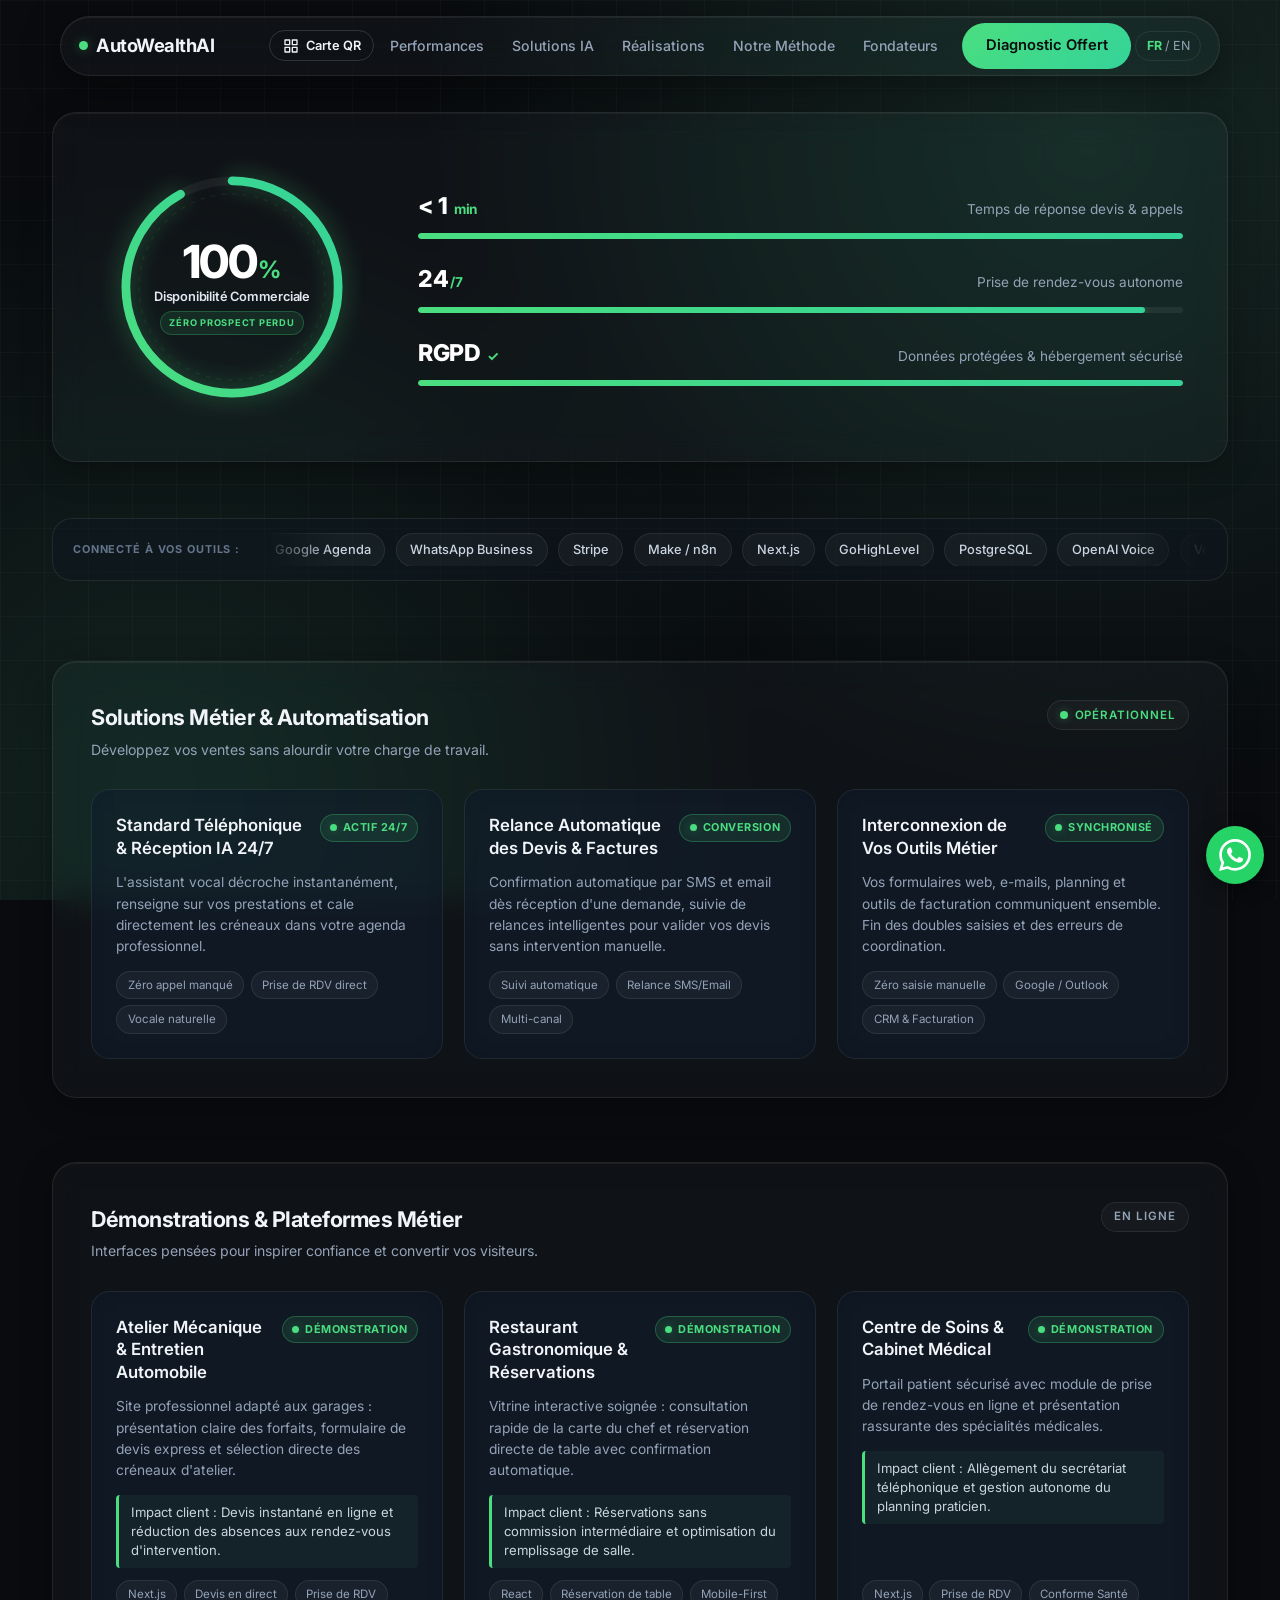
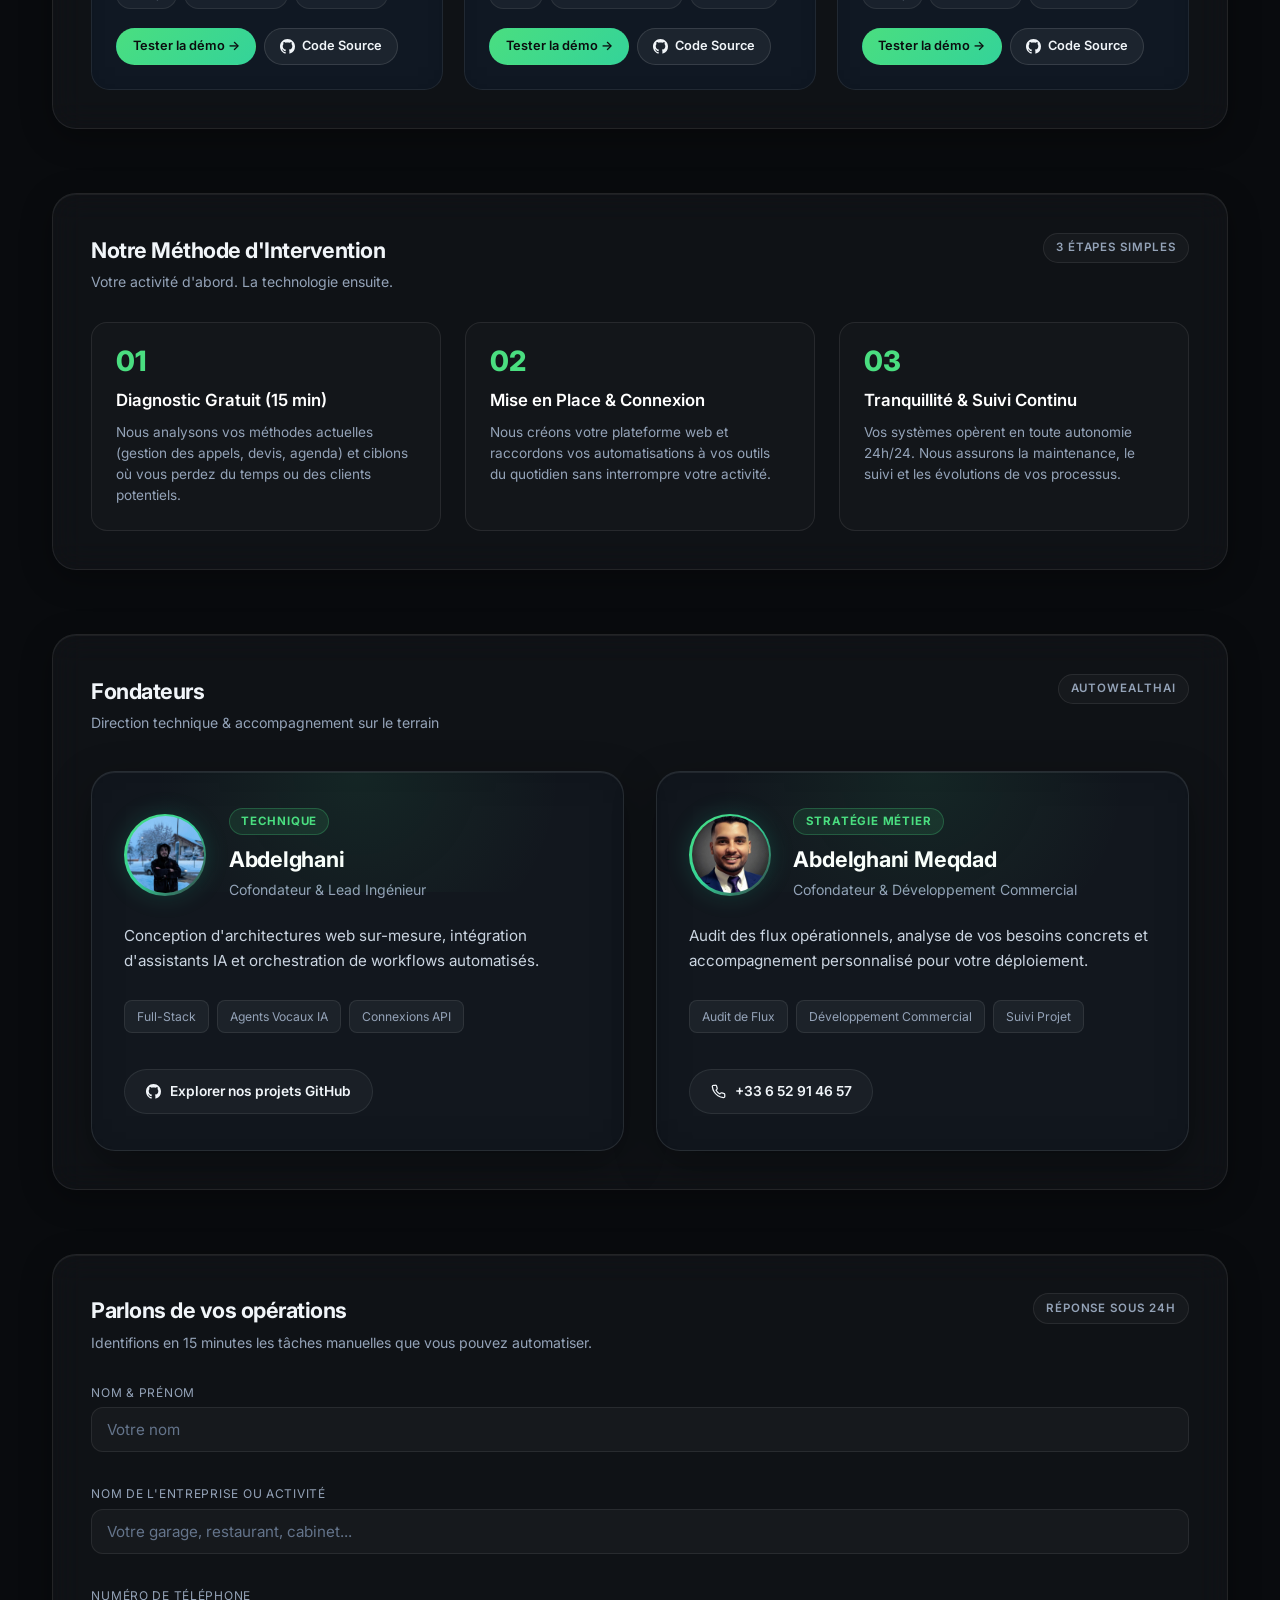
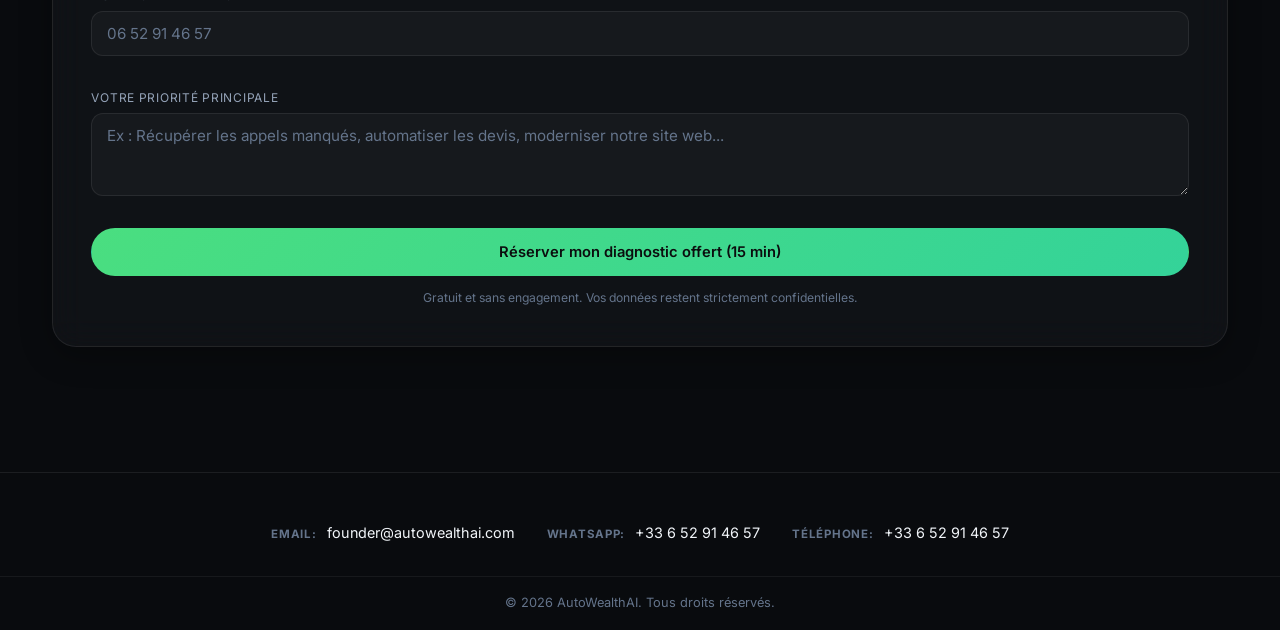
==== commit 1b8a9d99: "Update website layout, styles, and content nw" ====
--- a/index.html
+++ b/index.html
@@ -26,11 +26,21 @@
             </a>
 
             <nav class="nav-links" id="nav-links">
+                <button type="button" class="btn btn-ghost nav-qr-btn" id="openQrModalBtn" aria-label="Afficher la carte digitale">
+                    <svg viewBox="0 0 24 24" width="16" height="16" fill="none" stroke="currentColor" stroke-width="2" stroke-linecap="round" stroke-linejoin="round" aria-hidden="true">
+                        <rect x="3" y="3" width="7" height="7"></rect>
+                        <rect x="14" y="3" width="7" height="7"></rect>
+                        <rect x="14" y="14" width="7" height="7"></rect>
+                        <rect x="3" y="14" width="7" height="7"></rect>
+                    </svg>
+                    <span>Carte QR</span>
+                </button>
                 <a href="#hero" data-i18n="nav_dial">Performances</a>
                 <a href="#services" data-i18n="nav_services">Solutions IA</a>
                 <a href="#portfolio" data-i18n="nav_portfolio">Réalisations</a>
                 <a href="#methode" data-i18n="nav_methode">Notre Méthode</a>
                 <a href="#about" data-i18n="nav_about">Fondateurs</a>
+
                 <a href="#contact" class="btn btn-cta nav-cta" data-i18n="nav_cta">Diagnostic Offert</a>
                 <button class="lang-toggle" id="lang-toggle" type="button" aria-label="Changer de langue">
                     <span class="lang-fr active">FR</span> / <span class="lang-en">EN</span>
@@ -460,6 +470,34 @@
             <img id="lightboxImg" src="" alt="Aperçu agrandi">
         </div>
     </div>
+<!-- Digital Card / QR Pop-up Modal -->
+<div id="qrModal" class="modal-overlay qr-modal-overlay" style="display: none !important;" aria-hidden="true">
+    <div class="qr-modal-card">
+        <button type="button" class="qr-modal-close" id="closeQrModalBtn" aria-label="Fermer">&times;</button>
+        
+        <div class="brand-pill">
+            <span class="pulse"></span> AutoWealthAI
+        </div>
+
+        <h3 class="qr-card-title">Carte Digitale</h3>
+        <p class="qr-card-subtitle">Scannez pour ouvrir le portfolio et tester les solutions en   sur votre mobile.</p>
+
+        <div class="qr-code-frame">
+            <img src="https://api.qrserver.com/v1/create-qr-code/?size=220x220&data=https://portfolio.autowealthai.com/&color=090b0e" alt="QR Code Portfolio AutoWealthAI">
+        </div>
+
+        <p class="qr-scan-hint">Pointez l'appareil photo de votre smartphone</p>
+
+        <div class="qr-actions-stack">
+            <a href="https://wa.me/33652914657" class="btn btn-cta btn-full" target="_blank" rel="noopener noreferrer">
+                <svg viewBox="0 0 24 24" width="16" height="16" fill="currentColor" style="margin-right: 6px;">
+                    <path d="M17.472 14.382c-.297-.149-1.758-.867-2.03-.967-.273-.099-.471-.148-.67.15-.197.297-.767.966-.94 1.164-.173.199-.347.223-.644.075-.297-.15-1.255-.463-2.39-1.475-.883-.788-1.48-1.761-1.653-2.059-.173-.297-.018-.458.13-.606.134-.133.298-.347.446-.52.149-.174.198-.298.298-.497.099-.198.05-.371-.025-.52-.075-.149-.669-1.612-.916-2.207-.242-.579-.487-.5-.669-.51a12.8 12.8 0 0 0-.57-.01c-.198 0-.52.074-.792.372-.272.297-1.04 1.016-1.04 2.479 0 1.462 1.065 2.875 1.213 3.074.149.198 2.096 3.2 5.077 4.487.709.306 1.262.489 1.694.625.712.227 1.36.195 1.871.118.571-.085 1.758-.719 2.006-1.413.248-.694.248-1.289.173-1.413-.074-.124-.272-.198-.57-.347m-5.421 7.403h-.004a9.87 9.87 0 0 1-5.031-1.378l-.361-.214-3.741.982.998-3.648-.235-.374a9.86 9.86 0 0 1-1.51-5.26c.001-5.45 4.436-9.884 9.888-9.884 2.64 0 5.122 1.03 6.988 2.898a9.825 9.825 0 0 1 2.893 6.994c-.003 5.45-4.437 9.884-9.885 9.884m8.413-18.297A11.815 11.815 0 0 0 12.05 0C5.495 0 .16 5.335.157 11.892c0 2.096.547 4.142 1.588 5.945L.057 24l6.305-1.654a11.882 11.882 0 0 0 5.683 1.448h.005c6.554 0 11.89-5.335 11.893-11.893a11.821 11.821 0 0 0-3.48-8.413Z"/>
+                </svg>
+                WhatsApp   (+33 6 52 91 46 57)
+            </a>
+        </div>
+    </div>
+</div>
 
     <script src="script.js"></script>
 </body>
--- a/style.css
+++ b/style.css
@@ -1484,4 +1484,128 @@
   .marquee-track { animation: none; }
   .stat-fill { transition: none; }
   * { animation-duration: 0.001ms !important; }
-}+}
+
+/* ============================================================
+   Digital QR Business Card Pop-up Modal
+   ============================================================ */
+   .nav-qr-btn {
+    display: inline-flex;
+    align-items: center;
+    gap: 0.4rem;
+    padding: 0.4rem 0.8rem;
+    font-size: 0.8rem;
+    border-radius: 999px;
+    cursor: pointer;
+  }
+  
+  .qr-modal-card {
+    position: relative;
+    background: rgba(14, 23, 34, 0.95);
+    border: 1px solid rgba(74, 222, 128, 0.3);
+    backdrop-filter: blur(20px);
+    -webkit-backdrop-filter: blur(20px);
+    border-radius: 24px;
+    padding: 2rem 1.75rem;
+    width: 90%;
+    max-width: 360px;
+    text-align: center;
+    box-shadow: 0 25px 60px rgba(0, 0, 0, 0.8), 0 0 35px rgba(74, 222, 128, 0.15);
+    transform: scale(0.92);
+    transition: transform 0.25s cubic-bezier(0.16, 1, 0.3, 1);
+  }
+  
+  .qr-modal-overlay.active .qr-modal-card {
+    transform: scale(1);
+  }
+  
+  .qr-modal-close {
+    position: absolute;
+    top: 14px;
+    right: 14px;
+    background: rgba(255, 255, 255, 0.05);
+    border: 1px solid rgba(255, 255, 255, 0.12);
+    color: #fff;
+    width: 32px;
+    height: 32px;
+    border-radius: 50%;
+    font-size: 1.4rem;
+    line-height: 1;
+    display: flex;
+    align-items: center;
+    justify-content: center;
+    cursor: pointer;
+    transition: var(--transition);
+  }
+  
+  .qr-modal-close:hover {
+    background: rgba(74, 222, 128, 0.2);
+    border-color: #4ade80;
+    color: #4ade80;
+  }
+  
+  .brand-pill {
+    display: inline-flex;
+    align-items: center;
+    gap: 0.45rem;
+    background: rgba(74, 222, 128, 0.1);
+    border: 1px solid rgba(74, 222, 128, 0.25);
+    color: #4ade80;
+    font-size: 0.72rem;
+    font-weight: 700;
+    letter-spacing: 0.05em;
+    text-transform: uppercase;
+    padding: 0.25rem 0.75rem;
+    border-radius: 999px;
+    margin-bottom: 0.85rem;
+  }
+  
+  .brand-pill .pulse {
+    width: 6px;
+    height: 6px;
+    border-radius: 50%;
+    background: #4ade80;
+    box-shadow: 0 0 8px #4ade80;
+  }
+  
+  .qr-card-title {
+    font-size: 1.35rem;
+    font-weight: 700;
+    color: #ffffff;
+    margin-bottom: 0.25rem;
+  }
+  
+  .qr-card-subtitle {
+    font-size: 0.82rem;
+    color: #94a3b8;
+    line-height: 1.4;
+    margin-bottom: 1.25rem;
+  }
+  
+  .qr-code-frame {
+    background: #ffffff;
+    padding: 12px;
+    border-radius: 16px;
+    display: inline-block;
+    box-shadow: 0 10px 30px rgba(0, 0, 0, 0.4), 0 0 20px rgba(74, 222, 128, 0.2);
+    margin-bottom: 1rem;
+  }
+  
+  .qr-code-frame img {
+    display: block;
+    width: 170px;
+    height: 170px;
+    border-radius: 6px;
+  }
+  
+  .qr-scan-hint {
+    font-size: 0.76rem;
+    color: #cbd5e1;
+    margin-bottom: 1.25rem;
+  }
+  
+  .qr-actions-stack {
+    display: flex;
+    flex-direction: column;
+    gap: 0.5rem;
+  }
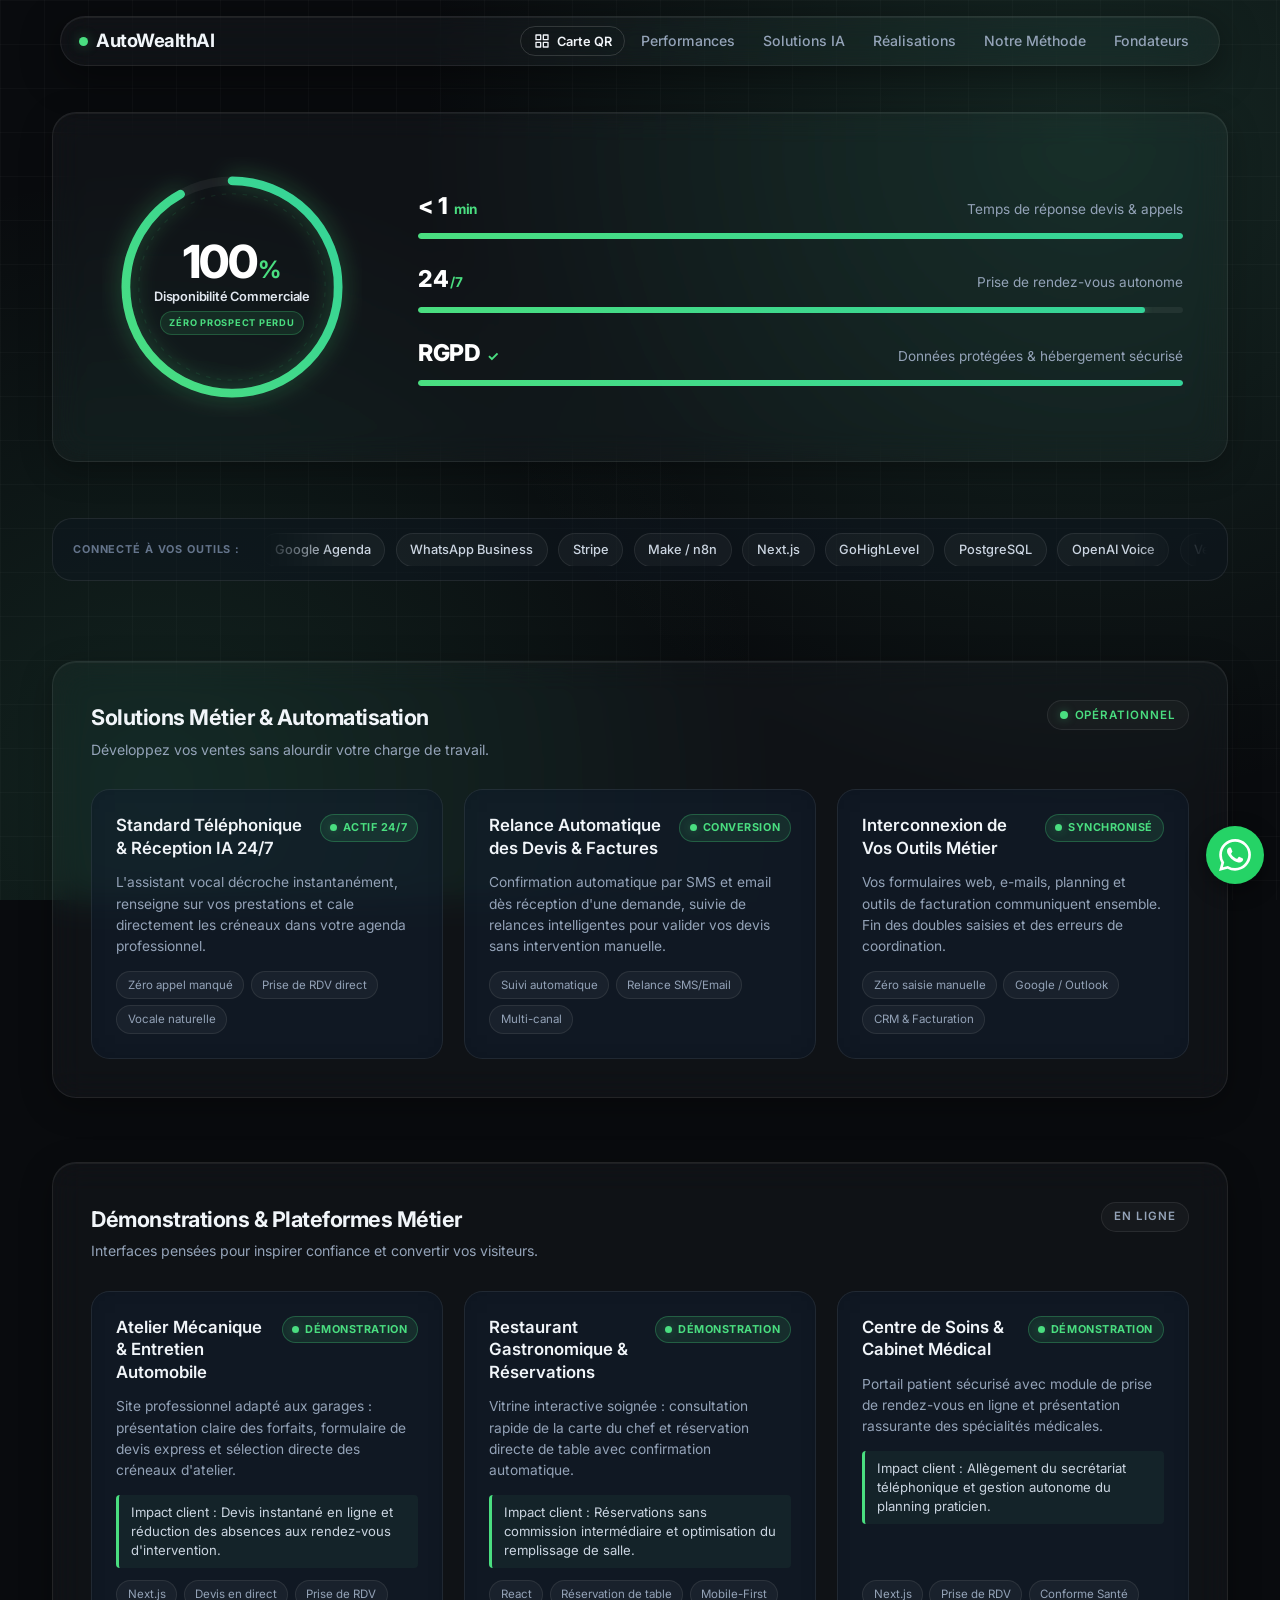
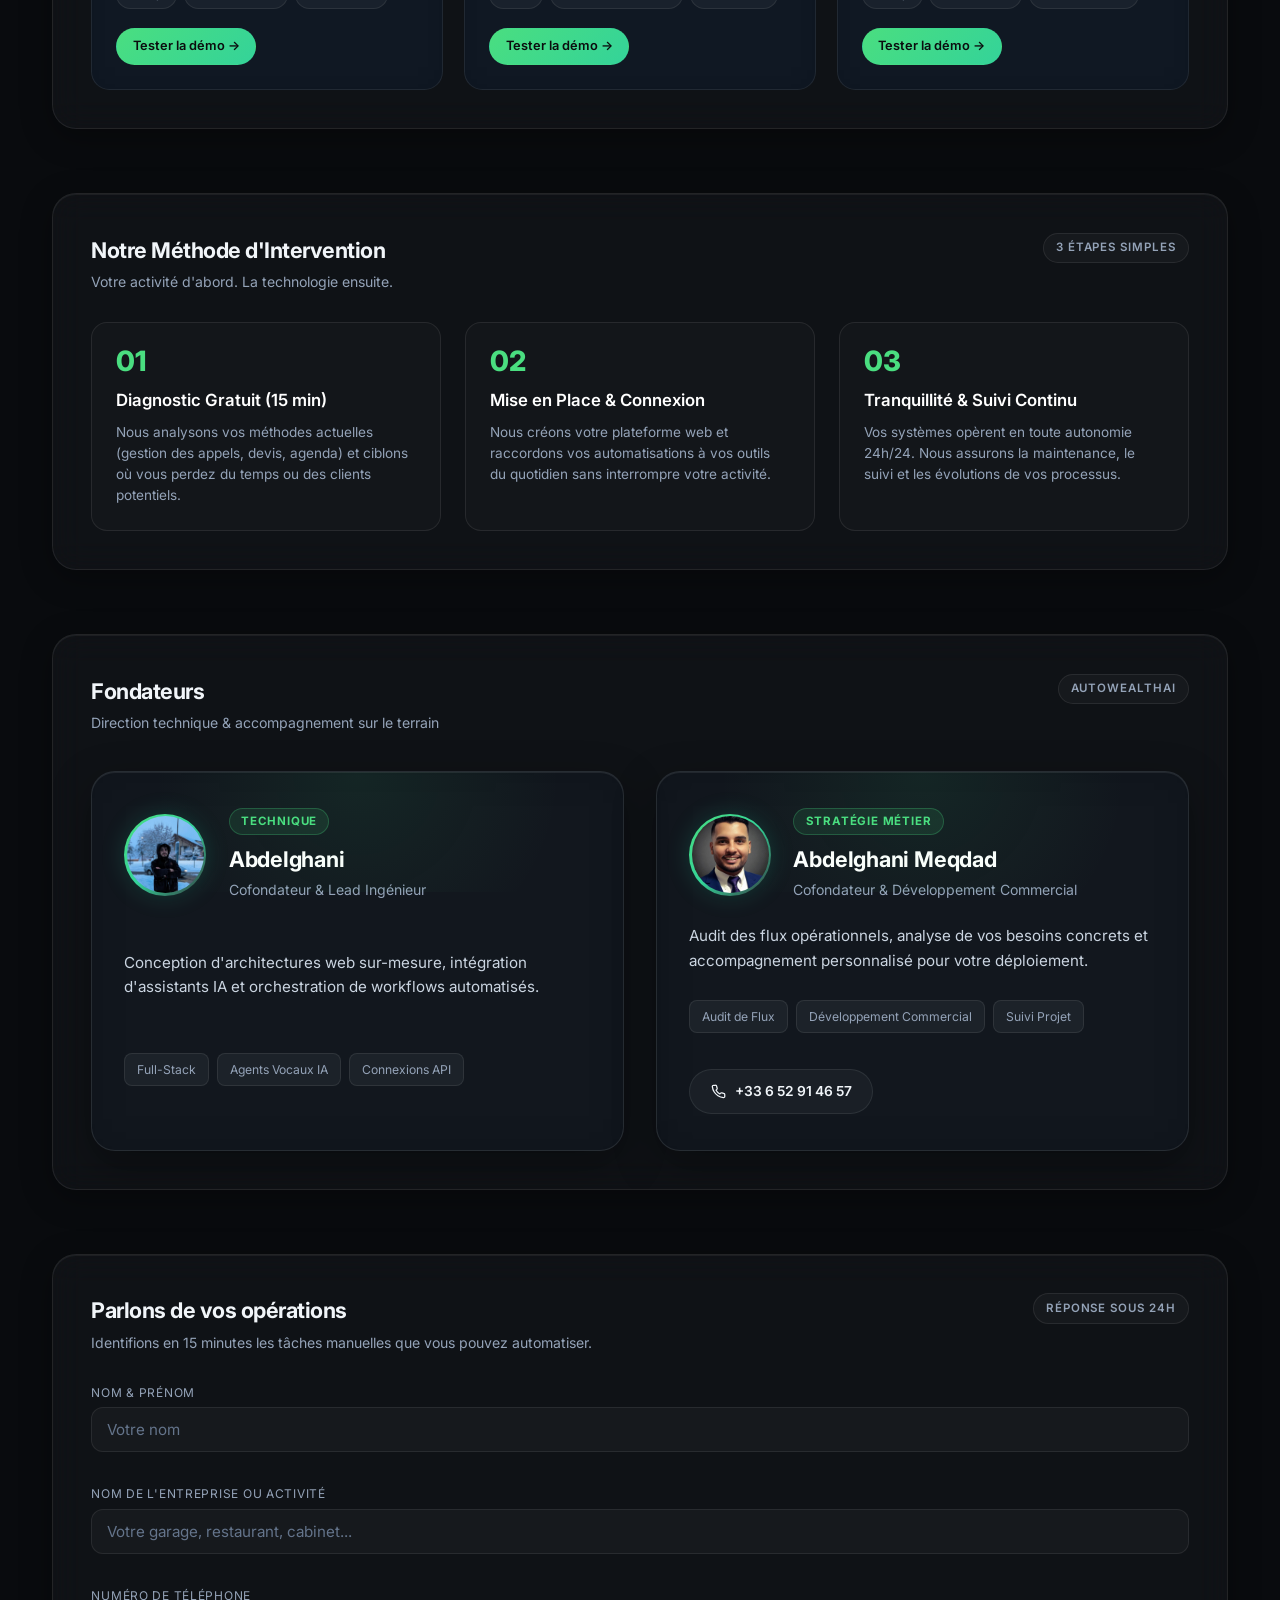
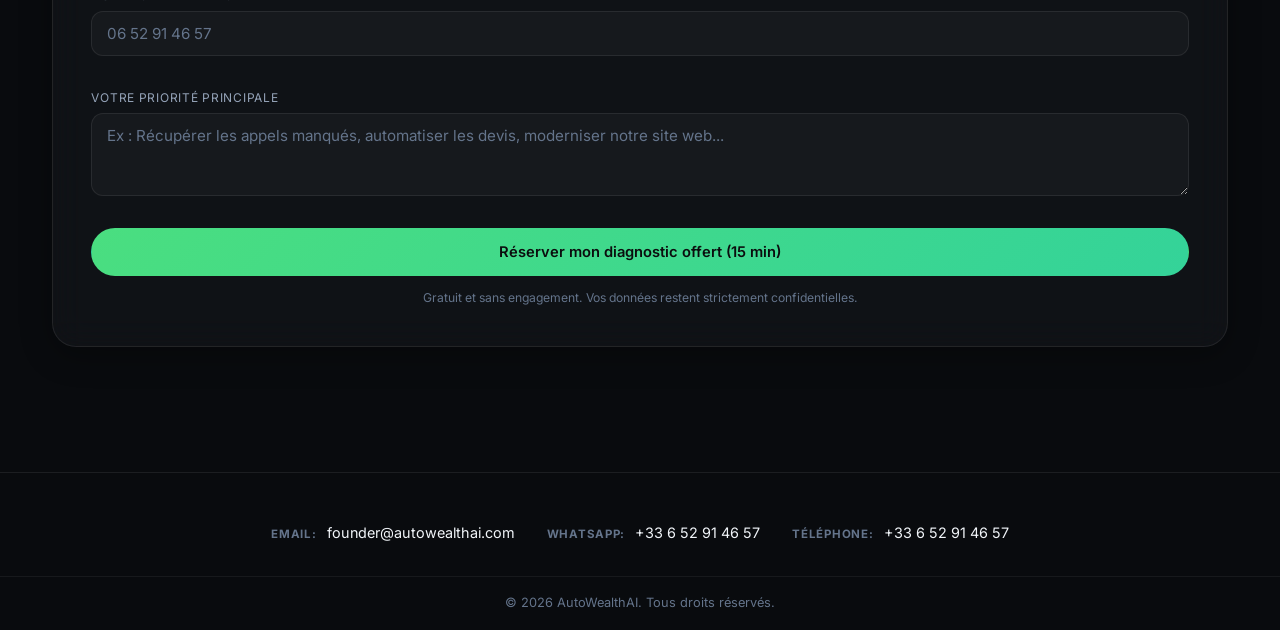
==== commit db3fc200: "Fix QR code generation and mobile layout" ====
--- a/index.html
+++ b/index.html
@@ -41,10 +41,10 @@
                 <a href="#methode" data-i18n="nav_methode">Notre Méthode</a>
                 <a href="#about" data-i18n="nav_about">Fondateurs</a>
 
-                <a href="#contact" class="btn btn-cta nav-cta" data-i18n="nav_cta">Diagnostic Offert</a>
+                <!-- <a href="#contact" class="btn btn-cta nav-cta" data-i18n="nav_cta">Diagnostic Offert</a>
                 <button class="lang-toggle" id="lang-toggle" type="button" aria-label="Changer de langue">
                     <span class="lang-fr active">FR</span> / <span class="lang-en">EN</span>
-                </button>
+                </button> -->
             </nav>
 
             <button class="mobile-menu-btn" id="mobile-menu-btn" aria-label="Menu" type="button">
@@ -228,9 +228,9 @@
                         <a href="https://mechanic-orcin.vercel.app/" target="_blank" rel="noopener noreferrer" class="repo-btn btn-cta">
                             <span data-i18n="btn_demo">Tester la démo &rarr;</span>
                         </a>
-                        <a href="https://github.com/ABDELGHANIRH/mechanic" target="_blank" rel="noopener noreferrer" class="repo-btn btn-ghost" title="Code source technique">
+                        <!-- <a href="https://github.com/ABDELGHANIRH/mechanic" target="_blank" rel="noopener noreferrer" class="repo-btn btn-ghost" title="Code source technique">
                             <span class="gh-ico"></span><span data-i18n="btn_source">Code Source</span>
-                        </a>
+                        </a> -->
                     </div>
                 </article>
 
@@ -253,9 +253,9 @@
                         <a href="https://restaurant-one-theta-63.vercel.app/" target="_blank" rel="noopener noreferrer" class="repo-btn btn-cta">
                             <span data-i18n="btn_demo">Tester la démo &rarr;</span>
                         </a>
-                        <a href="https://github.com/ABDELGHANIRH/restaurant" target="_blank" rel="noopener noreferrer" class="repo-btn btn-ghost" title="Code source technique">
+                        <!-- <a href="https://github.com/ABDELGHANIRH/restaurant" target="_blank" rel="noopener noreferrer" class="repo-btn btn-ghost" title="Code source technique">
                             <span class="gh-ico"></span><span data-i18n="btn_source">Code Source</span>
-                        </a>
+                        </a> -->
                     </div>
                 </article>
 
@@ -278,9 +278,9 @@
                         <a href="https://6a306b10c931796998593123--dr-sequalli-12dc37.netlify.app/" target="_blank" rel="noopener noreferrer" class="repo-btn btn-cta">
                             <span data-i18n="btn_demo">Tester la démo &rarr;</span>
                         </a>
-                        <a href="https://github.com/ABDELGHANIRH/Dr-SQ-KAMAL" target="_blank" rel="noopener noreferrer" class="repo-btn btn-ghost" title="Code source technique">
+                        <!-- <a href="https://github.com/ABDELGHANIRH/Dr-SQ-KAMAL" target="_blank" rel="noopener noreferrer" class="repo-btn btn-ghost" title="Code source technique">
                             <span class="gh-ico"></span><span data-i18n="btn_source">Code Source</span>
-                        </a>
+                        </a> -->
                     </div>
                 </article>
             </div>
@@ -344,14 +344,14 @@
                         <span>Agents Vocaux IA</span>
                         <span>Connexions API</span>
                     </div>
-                    <div class="profile-cta">
+                    <!-- <div class="profile-cta">
                         <a href="https://github.com/ABDELGHANIRH/" target="_blank" rel="noopener noreferrer" class="founder-link">
                             <svg viewBox="0 0 16 16" width="15" height="15" fill="currentColor" aria-hidden="true">
                                 <path d="M8 0C3.58 0 0 3.58 0 8c0 3.54 2.29 6.53 5.47 7.59.4.07.55-.17.55-.38 0-.19-.01-.82-.01-1.49-2.01.37-2.53-.49-2.69-.94-.09-.23-.48-.94-.82-1.13-.28-.15-.68-.52-.01-.53.63-.01 1.08.58 1.23.82.72 1.21 1.87.87 2.33.66.07-.52.28-.87.51-1.07-1.78-.2-3.64-.89-3.64-3.95 0-.87.31-1.59.82-2.15-.08-.2-.36-1.02.08-2.12 0 0 .67-.21 2.2.82.64-.18 1.32-.27 2-.27s1.36.09 2 .27c1.53-1.04 2.2-.82 2.2-.82.44 1.1.16 1.92.08 2.12.51.56.82 1.27.82 2.15 0 3.07-1.87 3.75-3.65 3.95.29.25.54.73.54 1.48 0 1.07-.01 1.93-.01 2.2 0 .21.15.46.55.38A8.01 8.01 0 0 0 16 8c0-4.42-3.58-8-8-8z" />
                             </svg>
                             <span data-i18n="btn_github">Explorer nos projets GitHub</span>
                         </a>
-                    </div>
+                    </div> -->
                 </article>
 
                 <!-- Abdelghani Meqdad -->
@@ -480,11 +480,11 @@
         </div>
 
         <h3 class="qr-card-title">Carte Digitale</h3>
-        <p class="qr-card-subtitle">Scannez pour ouvrir le portfolio et tester les solutions en   sur votre mobile.</p>
-
-        <div class="qr-code-frame">
-            <img src="https://api.qrserver.com/v1/create-qr-code/?size=220x220&data=https://portfolio.autowealthai.com/&color=090b0e" alt="QR Code Portfolio AutoWealthAI">
-        </div>
+        <p class="qr-card-subtitle">Scannez pour ouvrir le portfolio et tester les solutions en direct sur votre mobile.</p>
+
+<div class="qr-code-frame">
+    <img src="qr-image.jpeg" alt="QR Code Portfolio AutoWealthAI">
+</div>
 
         <p class="qr-scan-hint">Pointez l'appareil photo de votre smartphone</p>
 
@@ -493,12 +493,11 @@
                 <svg viewBox="0 0 24 24" width="16" height="16" fill="currentColor" style="margin-right: 6px;">
                     <path d="M17.472 14.382c-.297-.149-1.758-.867-2.03-.967-.273-.099-.471-.148-.67.15-.197.297-.767.966-.94 1.164-.173.199-.347.223-.644.075-.297-.15-1.255-.463-2.39-1.475-.883-.788-1.48-1.761-1.653-2.059-.173-.297-.018-.458.13-.606.134-.133.298-.347.446-.52.149-.174.198-.298.298-.497.099-.198.05-.371-.025-.52-.075-.149-.669-1.612-.916-2.207-.242-.579-.487-.5-.669-.51a12.8 12.8 0 0 0-.57-.01c-.198 0-.52.074-.792.372-.272.297-1.04 1.016-1.04 2.479 0 1.462 1.065 2.875 1.213 3.074.149.198 2.096 3.2 5.077 4.487.709.306 1.262.489 1.694.625.712.227 1.36.195 1.871.118.571-.085 1.758-.719 2.006-1.413.248-.694.248-1.289.173-1.413-.074-.124-.272-.198-.57-.347m-5.421 7.403h-.004a9.87 9.87 0 0 1-5.031-1.378l-.361-.214-3.741.982.998-3.648-.235-.374a9.86 9.86 0 0 1-1.51-5.26c.001-5.45 4.436-9.884 9.888-9.884 2.64 0 5.122 1.03 6.988 2.898a9.825 9.825 0 0 1 2.893 6.994c-.003 5.45-4.437 9.884-9.885 9.884m8.413-18.297A11.815 11.815 0 0 0 12.05 0C5.495 0 .16 5.335.157 11.892c0 2.096.547 4.142 1.588 5.945L.057 24l6.305-1.654a11.882 11.882 0 0 0 5.683 1.448h.005c6.554 0 11.89-5.335 11.893-11.893a11.821 11.821 0 0 0-3.48-8.413Z"/>
                 </svg>
-                WhatsApp   (+33 6 52 91 46 57)
+                WhatsApp (+33 6 52 91 46 57)
             </a>
         </div>
     </div>
 </div>
-
     <script src="script.js"></script>
 </body>
 </html>
--- a/style.css
+++ b/style.css
@@ -1608,4 +1608,28 @@
     display: flex;
     flex-direction: column;
     gap: 0.5rem;
+  }
+  .qr-code-frame img {
+    pointer-events: none;
+    user-select: none;
+    cursor: default;
+  }
+  .qr-code-frame {
+    background: #ffffff;
+    padding: 16px;
+    border-radius: 18px;
+    display: inline-flex;
+    align-items: center;
+    justify-content: center;
+    box-shadow: 0 10px 30px rgba(0, 0, 0, 0.4), 0 0 20px rgba(74, 222, 128, 0.2);
+    margin-bottom: 1.1rem;
+  }
+  
+  #qrcodeCanvas canvas,
+  #qrcodeCanvas img {
+    display: block;
+    width: 210px !important;
+    height: 210px !important;
+    pointer-events: none;
+    user-select: none;
   }
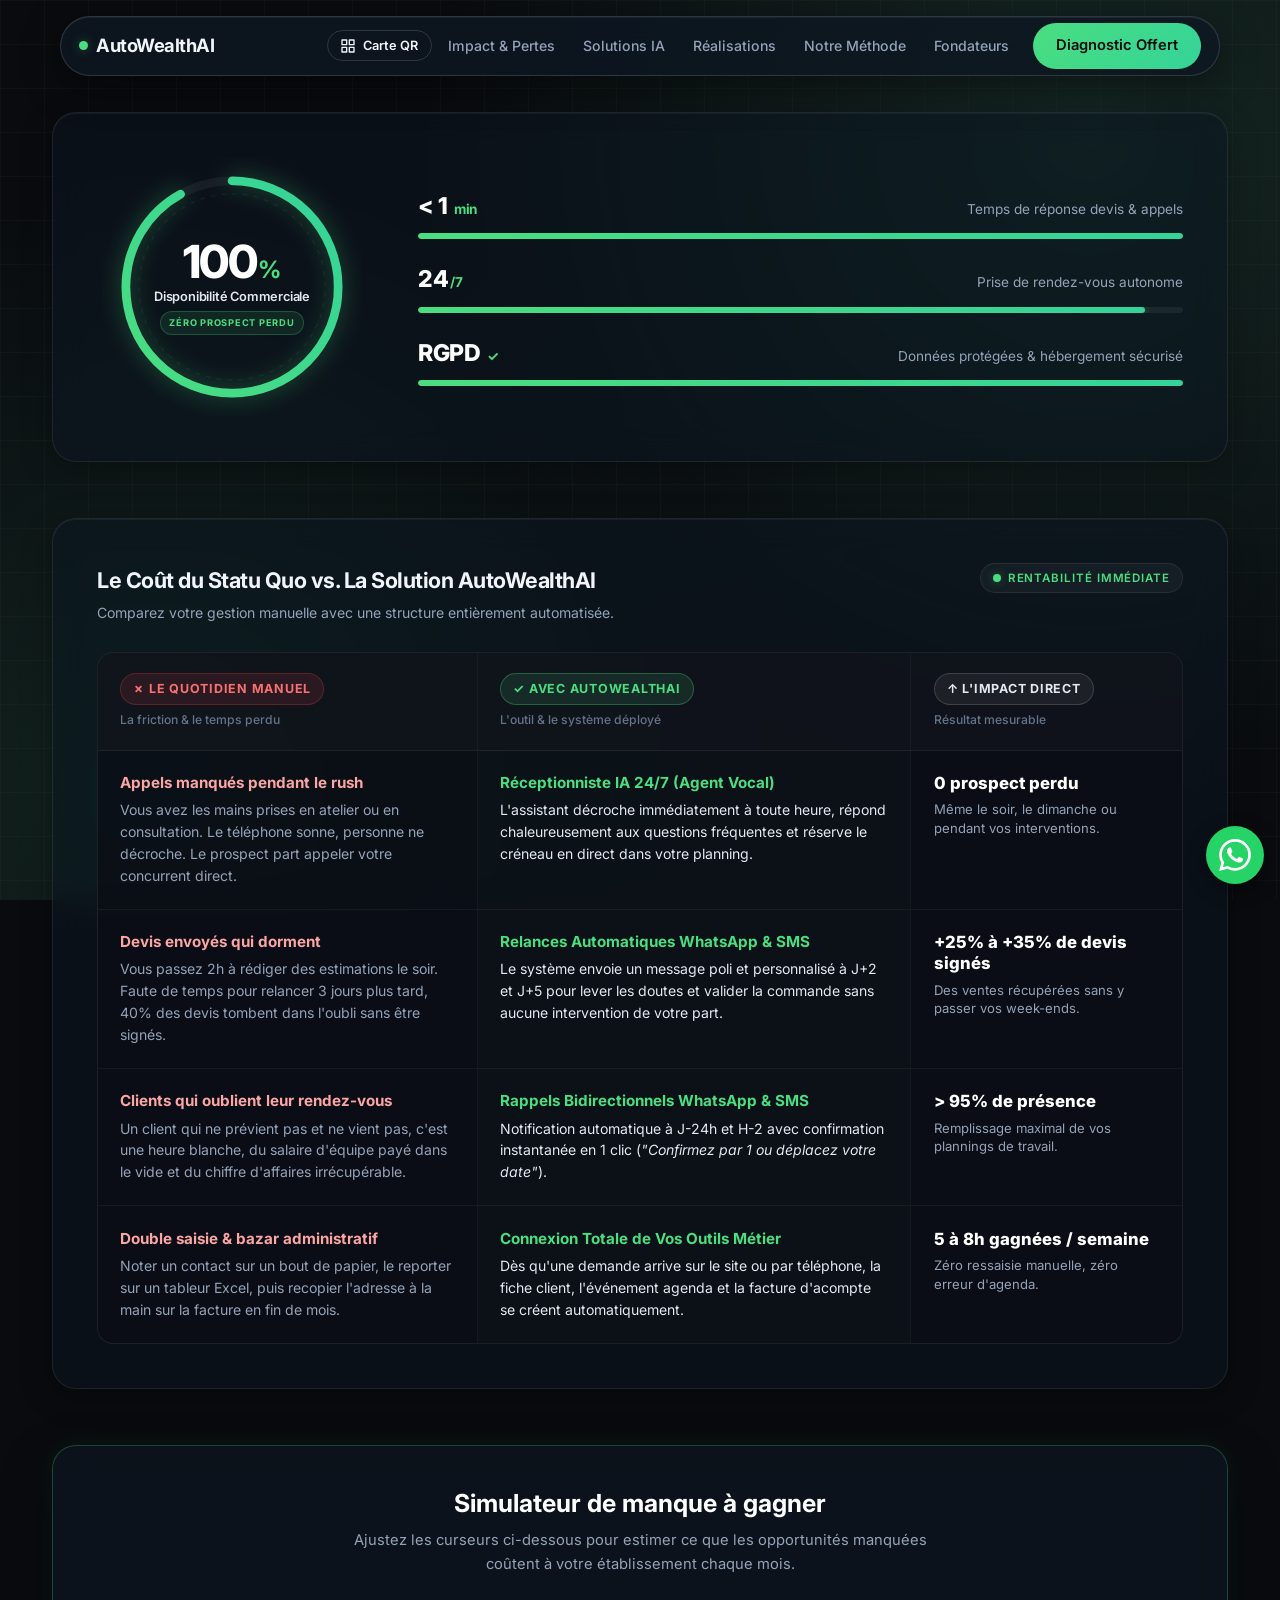
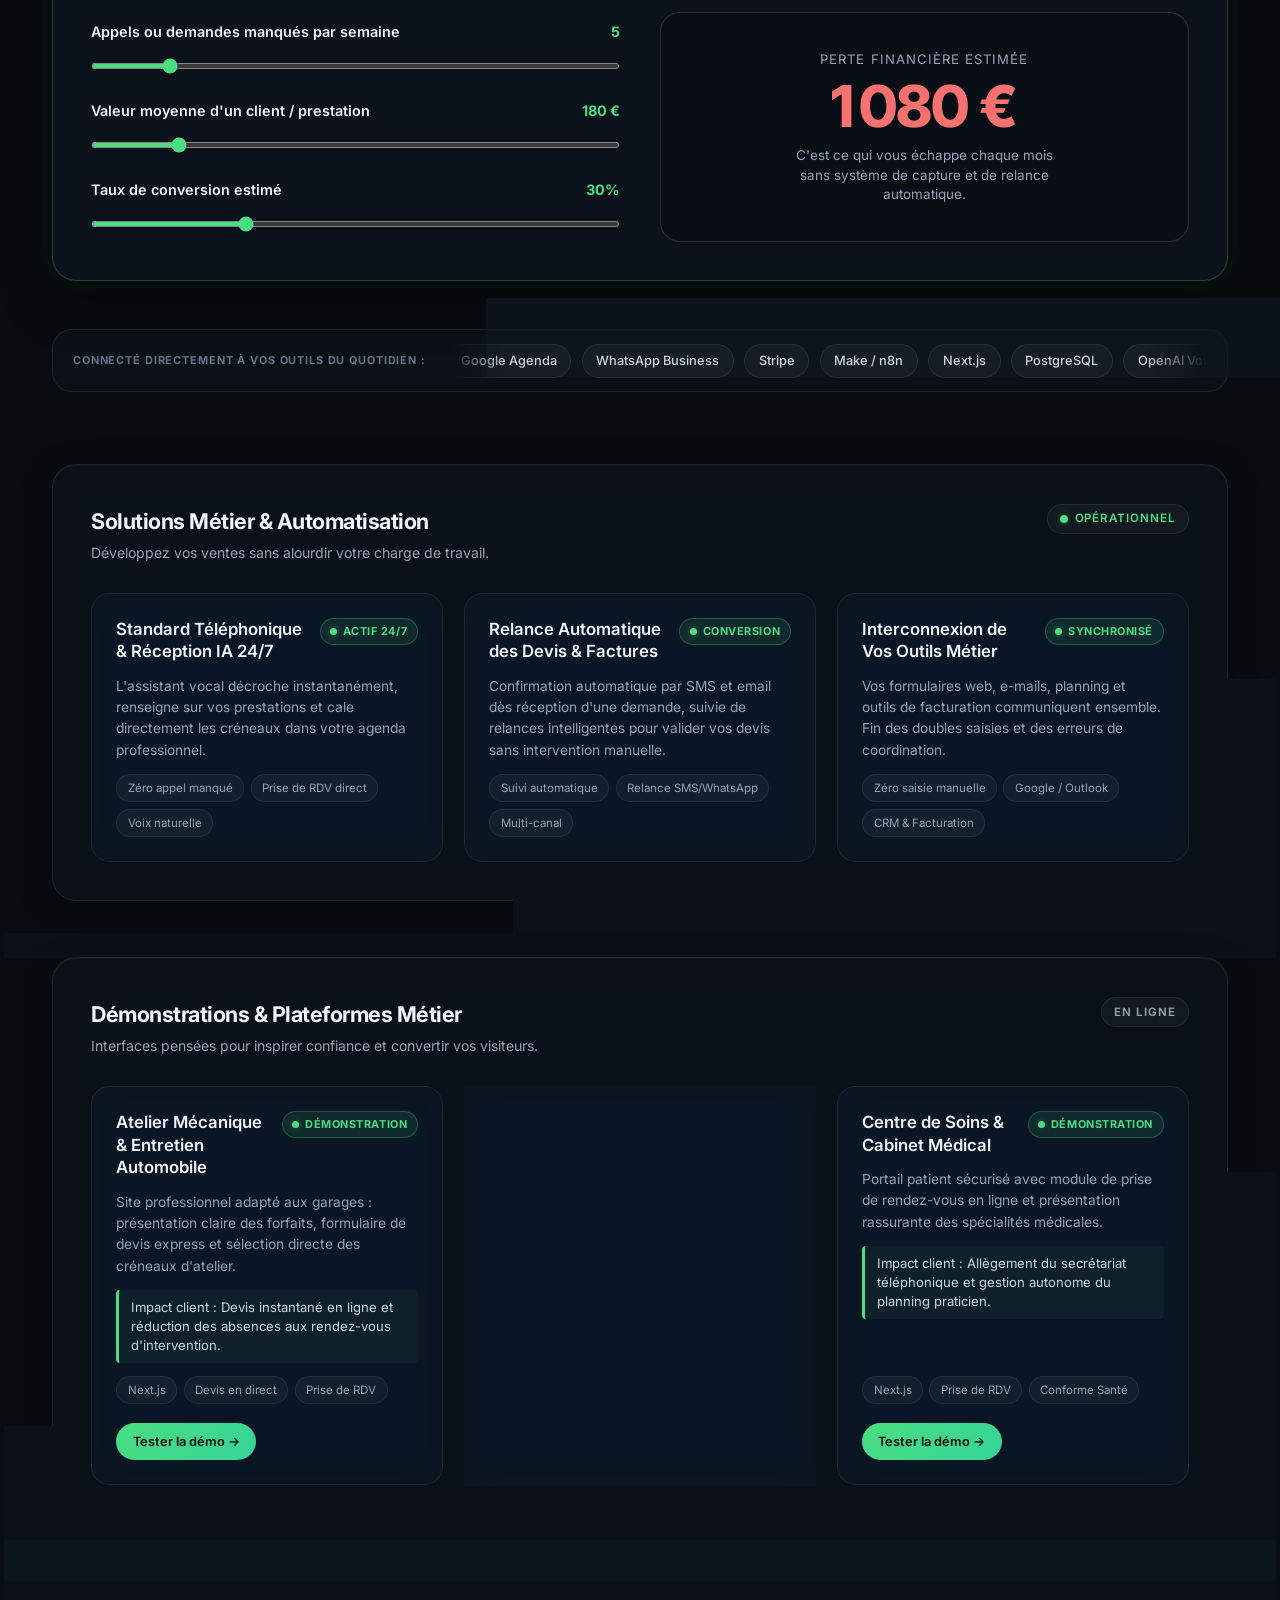
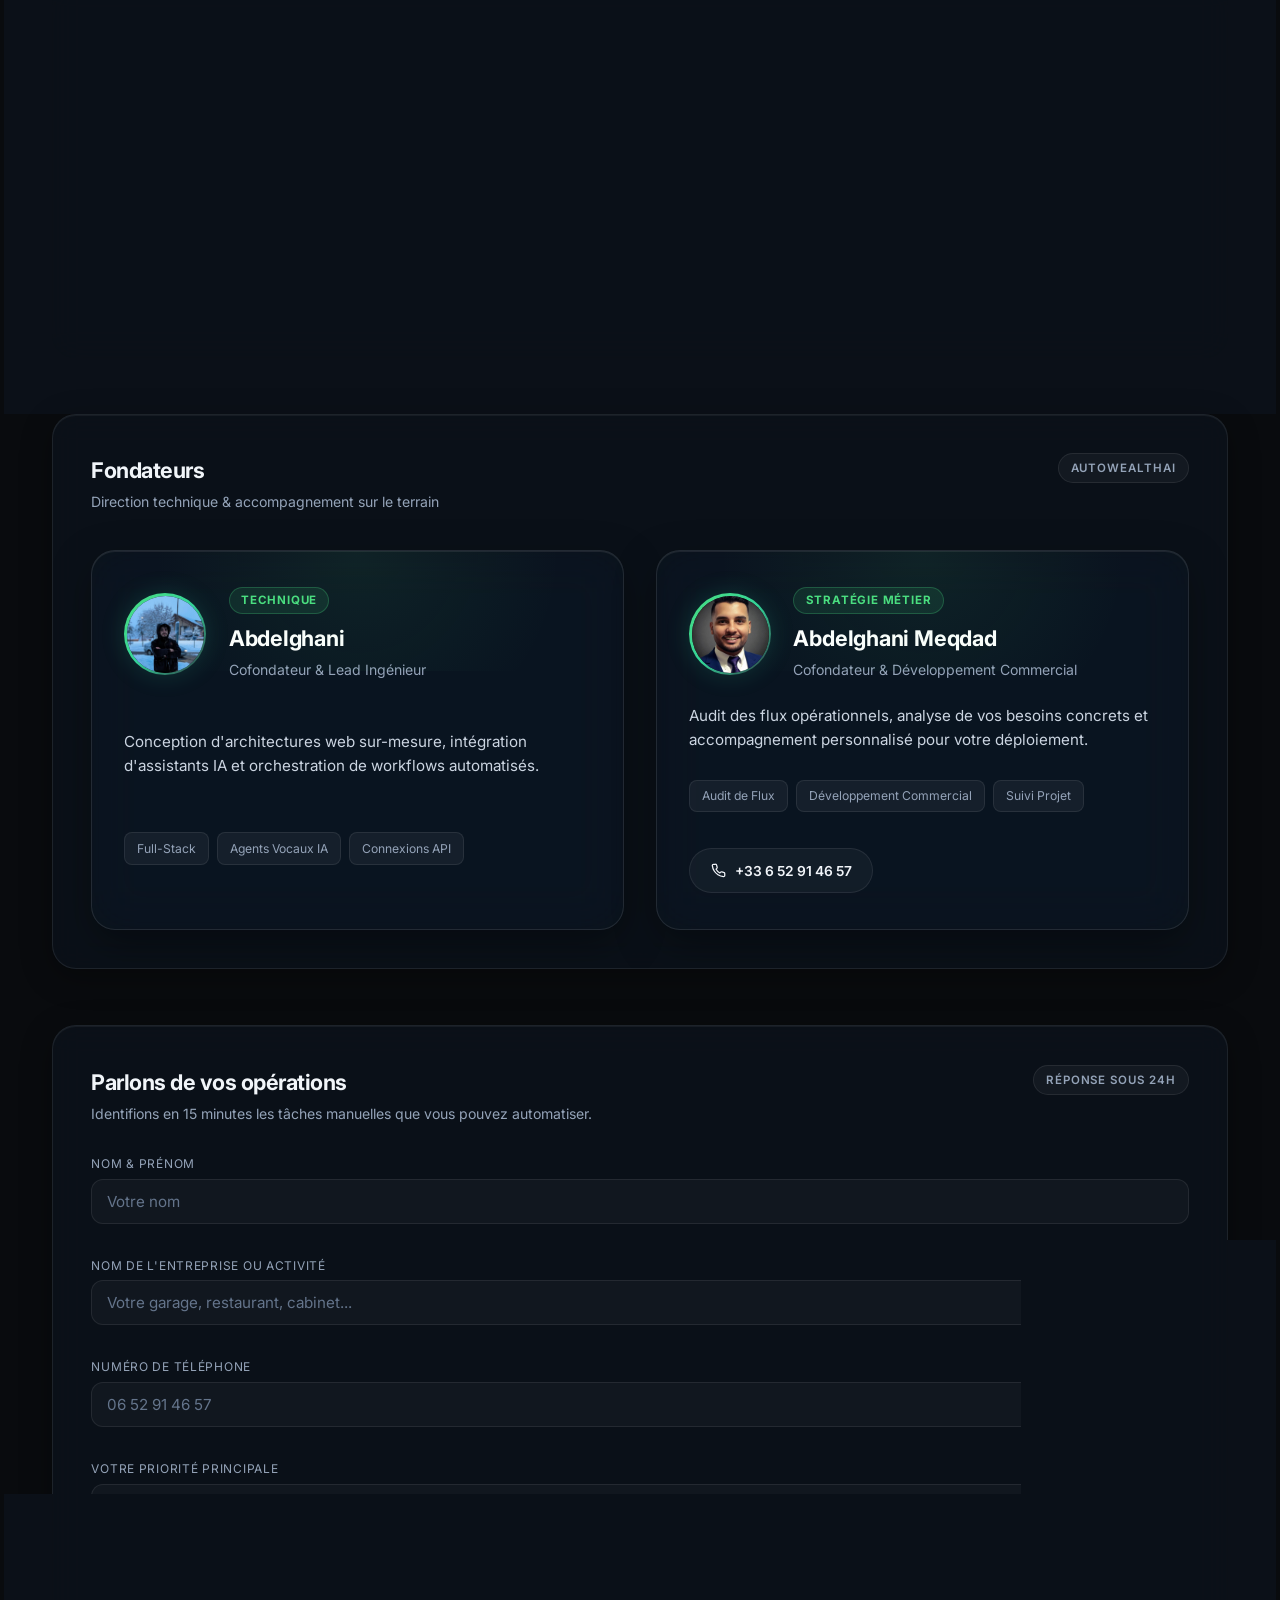
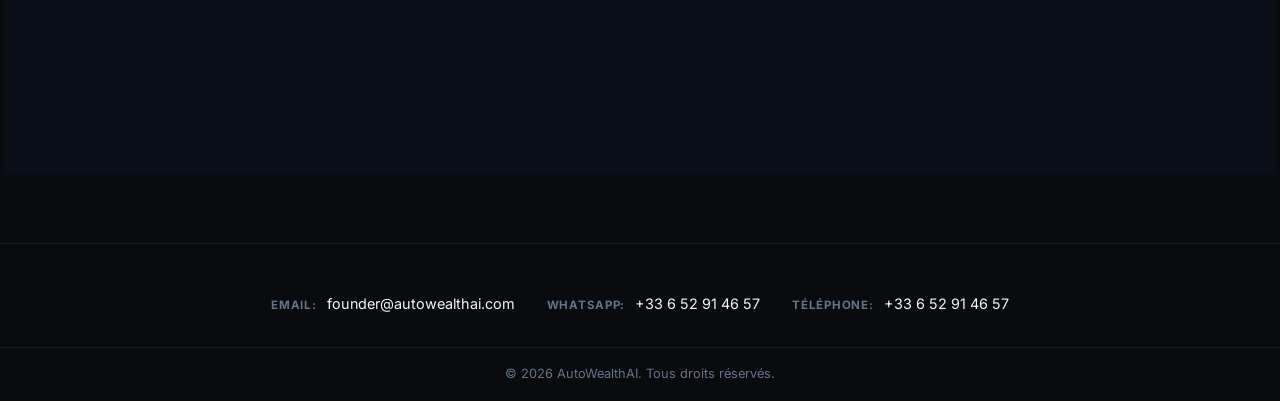
==== commit 9d2bc8a9: "Fix QR code generation and mobile layout and value" ====
--- a/index.html
+++ b/index.html
@@ -5,13 +5,10 @@
     <meta charset="UTF-8">
     <meta name="viewport" content="width=device-width, initial-scale=1.0">
     <title>AutoWealthAI — Solutions Web & Automatisation IA pour Entreprises</title>
-    <meta name="description"
-        content="Création de sites web haute conversion et intégration d'assistants IA 24/7 pour PME et professionnels.">
+    <meta name="description" content="Création de sites web haute conversion et intégration d'assistants IA 24/7 pour PME et professionnels.">
     <link rel="preconnect" href="https://fonts.googleapis.com">
     <link rel="preconnect" href="https://fonts.gstatic.com" crossorigin>
-    <link
-        href="https://fonts.googleapis.com/css2?family=Inter:wght@400;500;600;700&family=Cairo:wght@400;600;700&family=Outfit:wght@300;400;500;600;700&display=swap"
-        rel="stylesheet">
+    <link href="https://fonts.googleapis.com/css2?family=Inter:wght@400;500;600;700;800&family=Outfit:wght@400;600;700&display=swap" rel="stylesheet">
     <link rel="stylesheet" href="style.css">
 </head>
 
@@ -35,21 +32,16 @@
                     </svg>
                     <span>Carte QR</span>
                 </button>
-                <a href="#hero" data-i18n="nav_dial">Performances</a>
+                <a href="#valeur">Impact &amp; Pertes</a>
                 <a href="#services" data-i18n="nav_services">Solutions IA</a>
                 <a href="#portfolio" data-i18n="nav_portfolio">Réalisations</a>
                 <a href="#methode" data-i18n="nav_methode">Notre Méthode</a>
                 <a href="#about" data-i18n="nav_about">Fondateurs</a>
-
-                <!-- <a href="#contact" class="btn btn-cta nav-cta" data-i18n="nav_cta">Diagnostic Offert</a>
-                <button class="lang-toggle" id="lang-toggle" type="button" aria-label="Changer de langue">
-                    <span class="lang-fr active">FR</span> / <span class="lang-en">EN</span>
-                </button> -->
+                <a href="#contact" class="btn btn-cta nav-cta">Diagnostic Offert</a>
             </nav>
 
             <button class="mobile-menu-btn" id="mobile-menu-btn" aria-label="Menu" type="button">
-                <svg width="24" height="24" viewBox="0 0 24 24" fill="none" stroke="currentColor" stroke-width="2"
-                    stroke-linecap="round" stroke-linejoin="round">
+                <svg width="24" height="24" viewBox="0 0 24 24" fill="none" stroke="currentColor" stroke-width="2" stroke-linecap="round" stroke-linejoin="round">
                     <line x1="3" y1="12" x2="21" y2="12"></line>
                     <line x1="3" y1="6" x2="21" y2="6"></line>
                     <line x1="3" y1="18" x2="21" y2="18"></line>
@@ -60,7 +52,7 @@
 
     <main class="bento-dashboard" id="top">
 
-        <!-- ============ Central Hero / ROI Value Dial (Card A) ============ -->
+        <!-- ============ Central Hero / ROI Value Dial ============ -->
         <section class="bento-card bento-herorad" id="hero">
             <div class="dial-wrap">
                 <svg class="dial" viewBox="0 0 240 240" role="img" aria-label="Garantie de réponse" aria-hidden="true">
@@ -113,9 +105,172 @@
             </div>
         </section>
 
+        <!-- ============ Section Valeur / Comparatif Manuel vs Automatisé ============ -->
+        <section class="bento-card table-section" id="valeur">
+            <div class="bento-head">
+                <div>
+                    <h2 class="bento-title">Le Coût du Statu Quo vs. La Solution AutoWealthAI</h2>
+                    <p class="bento-subtitle">Comparez votre gestion manuelle avec une structure entièrement automatisée.</p>
+                </div>
+                <span class="bento-tag live-tag"><span class="pulse-dot"></span>Rentabilité Immédiate</span>
+            </div>
+
+            <div class="comparison-table-wrap">
+                <table class="comparison-table">
+                    <thead>
+                        <tr>
+                            <th class="th-problem">
+                                <span class="col-badge bad">&cross; Le Quotidien Manuel</span>
+                                <span class="col-sub">La friction &amp; le temps perdu</span>
+                            </th>
+                            <th class="th-solution">
+                                <span class="col-badge good">&check; Avec AutoWealthAI</span>
+                                <span class="col-sub">L'outil &amp; le système déployé</span>
+                            </th>
+                            <th class="th-impact">
+                                <span class="col-badge impact">&uarr; L'Impact Direct</span>
+                                <span class="col-sub">Résultat mesurable</span>
+                            </th>
+                        </tr>
+                    </thead>
+                    <tbody>
+                        <!-- Row 1: Missed Calls -->
+                        <tr>
+                            <td class="td-problem">
+                                <div class="cell-content">
+                                    <span class="problem-tag">Appels manqués pendant le rush</span>
+                                    <p>Vous avez les mains prises en atelier ou en consultation. Le téléphone sonne, personne ne décroche. Le prospect part appeler votre concurrent direct.</p>
+                                </div>
+                            </td>
+                            <td class="td-solution">
+                                <div class="cell-content">
+                                    <span class="solution-tool">Réceptionniste IA 24/7 (Agent Vocal)</span>
+                                    <p>L'assistant décroche immédiatement à toute heure, répond chaleureusement aux questions fréquentes et réserve le créneau en direct dans votre planning.</p>
+                                </div>
+                            </td>
+                            <td class="td-impact">
+                                <div class="cell-content">
+                                    <strong class="impact-metric">0 prospect perdu</strong>
+                                    <span class="impact-desc">Même le soir, le dimanche ou pendant vos interventions.</span>
+                                </div>
+                            </td>
+                        </tr>
+
+                        <!-- Row 2: Quotes -->
+                        <tr>
+                            <td class="td-problem">
+                                <div class="cell-content">
+                                    <span class="problem-tag">Devis envoyés qui dorment</span>
+                                    <p>Vous passez 2h à rédiger des estimations le soir. Faute de temps pour relancer 3 jours plus tard, 40% des devis tombent dans l'oubli sans être signés.</p>
+                                </div>
+                            </td>
+                            <td class="td-solution">
+                                <div class="cell-content">
+                                    <span class="solution-tool">Relances Automatiques WhatsApp &amp; SMS</span>
+                                    <p>Le système envoie un message poli et personnalisé à J+2 et J+5 pour lever les doutes et valider la commande sans aucune intervention de votre part.</p>
+                                </div>
+                            </td>
+                            <td class="td-impact">
+                                <div class="cell-content">
+                                    <strong class="impact-metric">+25% à +35% de devis signés</strong>
+                                    <span class="impact-desc">Des ventes récupérées sans y passer vos week-ends.</span>
+                                </div>
+                            </td>
+                        </tr>
+
+                        <!-- Row 3: No-shows -->
+                        <tr>
+                            <td class="td-problem">
+                                <div class="cell-content">
+                                    <span class="problem-tag">Clients qui oublient leur rendez-vous</span>
+                                    <p>Un client qui ne prévient pas et ne vient pas, c'est une heure blanche, du salaire d'équipe payé dans le vide et du chiffre d'affaires irrécupérable.</p>
+                                </div>
+                            </td>
+                            <td class="td-solution">
+                                <div class="cell-content">
+                                    <span class="solution-tool">Rappels Bidirectionnels WhatsApp &amp; SMS</span>
+                                    <p>Notification automatique à J-24h et H-2 avec confirmation instantanée en 1 clic (<em>"Confirmez par 1 ou déplacez votre date"</em>).</p>
+                                </div>
+                            </td>
+                            <td class="td-impact">
+                                <div class="cell-content">
+                                    <strong class="impact-metric">&gt; 95% de présence</strong>
+                                    <span class="impact-desc">Remplissage maximal de vos plannings de travail.</span>
+                                </div>
+                            </td>
+                        </tr>
+
+                        <!-- Row 4: Double Entry -->
+                        <tr>
+                            <td class="td-problem">
+                                <div class="cell-content">
+                                    <span class="problem-tag">Double saisie &amp; bazar administratif</span>
+                                    <p>Noter un contact sur un bout de papier, le reporter sur un tableur Excel, puis recopier l'adresse à la main sur la facture en fin de mois.</p>
+                                </div>
+                            </td>
+                            <td class="td-solution">
+                                <div class="cell-content">
+                                    <span class="solution-tool">Connexion Totale de Vos Outils Métier</span>
+                                    <p>Dès qu'une demande arrive sur le site ou par téléphone, la fiche client, l'événement agenda et la facture d'acompte se créent automatiquement.</p>
+                                </div>
+                            </td>
+                            <td class="td-impact">
+                                <div class="cell-content">
+                                    <strong class="impact-metric">5 à 8h gagnées / semaine</strong>
+                                    <span class="impact-desc">Zéro ressaisie manuelle, zéro erreur d'agenda.</span>
+                                </div>
+                            </td>
+                        </tr>
+                    </tbody>
+                </table>
+            </div>
+        </section>
+
+        <!-- ============ Interactive Calculator Bento Card ============ -->
+        <section class="bento-card calculator-card">
+            <div class="calc-header">
+                <h3>Simulateur de manque à gagner</h3>
+                <p>Ajustez les curseurs ci-dessous pour estimer ce que les opportunités manquées coûtent à votre établissement chaque mois.</p>
+            </div>
+
+            <div class="calc-grid">
+                <div class="slider-group">
+                    <div class="slider-item">
+                        <label for="missedCalls">
+                            <span>Appels ou demandes manqués par semaine</span>
+                            <span id="missedCallsVal" class="slider-val">5</span>
+                        </label>
+                        <input type="range" id="missedCalls" min="1" max="30" value="5" step="1">
+                    </div>
+
+                    <div class="slider-item">
+                        <label for="basketVal">
+                            <span>Valeur moyenne d'un client / prestation</span>
+                            <span id="basketValText" class="slider-val">180 €</span>
+                        </label>
+                        <input type="range" id="basketVal" min="30" max="1000" value="180" step="10">
+                    </div>
+
+                    <div class="slider-item">
+                        <label for="closingRate">
+                            <span>Taux de conversion estimé</span>
+                            <span id="closingRateVal" class="slider-val">30%</span>
+                        </label>
+                        <input type="range" id="closingRate" min="10" max="80" value="30" step="5">
+                    </div>
+                </div>
+
+                <div class="calc-result-box">
+                    <span class="calc-result-label">Perte financière estimée</span>
+                    <div class="calc-amount" id="totalLoss">1 080 €</div>
+                    <p class="calc-subtext">C'est ce qui vous échappe chaque mois sans système de capture et de relance automatique.</p>
+                </div>
+            </div>
+        </section>
+
         <!-- ============ Tech & Tools Ecosystem Marquee ============ -->
         <div class="tech-marquee-wrapper">
-            <span class="marquee-title">CONNECTÉ À VOS OUTILS :</span>
+            <span class="marquee-title">CONNECTÉ DIRECTEMENT À VOS OUTILS DU QUOTIDIEN :</span>
             <div class="tech-marquee">
                 <div class="marquee-track">
                     <span>Google Agenda</span>
@@ -123,7 +278,6 @@
                     <span>Stripe</span>
                     <span>Make / n8n</span>
                     <span>Next.js</span>
-                    <span>GoHighLevel</span>
                     <span>PostgreSQL</span>
                     <span>OpenAI Voice</span>
                     <span>Vercel</span>
@@ -134,7 +288,6 @@
                     <span>Stripe</span>
                     <span>Make / n8n</span>
                     <span>Next.js</span>
-                    <span>GoHighLevel</span>
                     <span>PostgreSQL</span>
                     <span>OpenAI Voice</span>
                     <span>Vercel</span>
@@ -154,7 +307,6 @@
             </div>
 
             <div class="repo-grid auto-grid">
-                <!-- Solution 1 -->
                 <article class="repo-card">
                     <div class="repo-top">
                         <h3 class="repo-title" data-i18n="svc1_title">Standard Téléphonique &amp; Réception IA 24/7</h3>
@@ -164,11 +316,10 @@
                     <div class="repo-tags">
                         <span>Zéro appel manqué</span>
                         <span>Prise de RDV direct</span>
-                        <span>Vocale naturelle</span>
-                    </div>
-                </article>
-
-                <!-- Solution 2 -->
+                        <span>Voix naturelle</span>
+                    </div>
+                </article>
+
                 <article class="repo-card">
                     <div class="repo-top">
                         <h3 class="repo-title" data-i18n="svc2_title">Relance Automatique des Devis &amp; Factures</h3>
@@ -177,12 +328,11 @@
                     <p class="repo-desc" data-i18n="svc2_desc">Confirmation automatique par SMS et email dès réception d'une demande, suivie de relances intelligentes pour valider vos devis sans intervention manuelle.</p>
                     <div class="repo-tags">
                         <span>Suivi automatique</span>
-                        <span>Relance SMS/Email</span>
+                        <span>Relance SMS/WhatsApp</span>
                         <span>Multi-canal</span>
                     </div>
                 </article>
 
-                <!-- Solution 3 -->
                 <article class="repo-card">
                     <div class="repo-top">
                         <h3 class="repo-title" data-i18n="svc3_title">Interconnexion de Vos Outils Métier</h3>
@@ -228,9 +378,6 @@
                         <a href="https://mechanic-orcin.vercel.app/" target="_blank" rel="noopener noreferrer" class="repo-btn btn-cta">
                             <span data-i18n="btn_demo">Tester la démo &rarr;</span>
                         </a>
-                        <!-- <a href="https://github.com/ABDELGHANIRH/mechanic" target="_blank" rel="noopener noreferrer" class="repo-btn btn-ghost" title="Code source technique">
-                            <span class="gh-ico"></span><span data-i18n="btn_source">Code Source</span>
-                        </a> -->
                     </div>
                 </article>
 
@@ -253,9 +400,6 @@
                         <a href="https://restaurant-one-theta-63.vercel.app/" target="_blank" rel="noopener noreferrer" class="repo-btn btn-cta">
                             <span data-i18n="btn_demo">Tester la démo &rarr;</span>
                         </a>
-                        <!-- <a href="https://github.com/ABDELGHANIRH/restaurant" target="_blank" rel="noopener noreferrer" class="repo-btn btn-ghost" title="Code source technique">
-                            <span class="gh-ico"></span><span data-i18n="btn_source">Code Source</span>
-                        </a> -->
                     </div>
                 </article>
 
@@ -278,9 +422,6 @@
                         <a href="https://6a306b10c931796998593123--dr-sequalli-12dc37.netlify.app/" target="_blank" rel="noopener noreferrer" class="repo-btn btn-cta">
                             <span data-i18n="btn_demo">Tester la démo &rarr;</span>
                         </a>
-                        <!-- <a href="https://github.com/ABDELGHANIRH/Dr-SQ-KAMAL" target="_blank" rel="noopener noreferrer" class="repo-btn btn-ghost" title="Code source technique">
-                            <span class="gh-ico"></span><span data-i18n="btn_source">Code Source</span>
-                        </a> -->
                     </div>
                 </article>
             </div>
@@ -315,7 +456,7 @@
             </div>
         </section>
 
-        <!-- ============ Fondateurs (Side-by-Side Executive Leadership) ============ -->
+        <!-- ============ Fondateurs (Side-by-Side Leadership) ============ -->
         <section class="bento-card bento-about" id="about">
             <div class="bento-head">
                 <div>
@@ -344,14 +485,6 @@
                         <span>Agents Vocaux IA</span>
                         <span>Connexions API</span>
                     </div>
-                    <!-- <div class="profile-cta">
-                        <a href="https://github.com/ABDELGHANIRH/" target="_blank" rel="noopener noreferrer" class="founder-link">
-                            <svg viewBox="0 0 16 16" width="15" height="15" fill="currentColor" aria-hidden="true">
-                                <path d="M8 0C3.58 0 0 3.58 0 8c0 3.54 2.29 6.53 5.47 7.59.4.07.55-.17.55-.38 0-.19-.01-.82-.01-1.49-2.01.37-2.53-.49-2.69-.94-.09-.23-.48-.94-.82-1.13-.28-.15-.68-.52-.01-.53.63-.01 1.08.58 1.23.82.72 1.21 1.87.87 2.33.66.07-.52.28-.87.51-1.07-1.78-.2-3.64-.89-3.64-3.95 0-.87.31-1.59.82-2.15-.08-.2-.36-1.02.08-2.12 0 0 .67-.21 2.2.82.64-.18 1.32-.27 2-.27s1.36.09 2 .27c1.53-1.04 2.2-.82 2.2-.82.44 1.1.16 1.92.08 2.12.51.56.82 1.27.82 2.15 0 3.07-1.87 3.75-3.65 3.95.29.25.54.73.54 1.48 0 1.07-.01 1.93-.01 2.2 0 .21.15.46.55.38A8.01 8.01 0 0 0 16 8c0-4.42-3.58-8-8-8z" />
-                            </svg>
-                            <span data-i18n="btn_github">Explorer nos projets GitHub</span>
-                        </a>
-                    </div> -->
                 </article>
 
                 <!-- Abdelghani Meqdad -->
@@ -445,8 +578,7 @@
     <!-- ============ WhatsApp Floating Button ============ -->
     <a href="https://wa.me/33652914657" target="_blank" rel="noopener noreferrer" class="whatsapp-float" aria-label="Contacter sur WhatsApp">
         <svg viewBox="0 0 24 24" width="32" height="32" fill="currentColor">
-            <path
-                d="M17.472 14.382c-.297-.149-1.758-.867-2.03-.967-.273-.099-.471-.148-.67.15-.197.297-.767.966-.94 1.164-.173.199-.347.223-.644.075-.297-.15-1.255-.463-2.39-1.475-.883-.788-1.48-1.761-1.653-2.059-.173-.297-.018-.458.13-.606.134-.133.298-.347.446-.52.149-.174.198-.298.298-.497.099-.198.05-.371-.025-.52-.075-.149-.669-1.612-.916-2.207-.242-.579-.487-.5-.669-.51a12.8 12.8 0 0 0-.57-.01c-.198 0-.52.074-.792.372-.272.297-1.04 1.016-1.04 2.479 0 1.462 1.065 2.875 1.213 3.074.149.198 2.096 3.2 5.077 4.487.709.306 1.262.489 1.694.625.712.227 1.36.195 1.871.118.571-.085 1.758-.719 2.006-1.413.248-.694.248-1.289.173-1.413-.074-.124-.272-.198-.57-.347m-5.421 7.403h-.004a9.87 9.87 0 0 1-5.031-1.378l-.361-.214-3.741.982.998-3.648-.235-.374a9.86 9.86 0 0 1-1.51-5.26c.001-5.45 4.436-9.884 9.888-9.884 2.64 0 5.122 1.03 6.988 2.898a9.825 9.825 0 0 1 2.893 6.994c-.003 5.45-4.437 9.884-9.885 9.884m8.413-18.297A11.815 11.815 0 0 0 12.05 0C5.495 0 .16 5.335.157 11.892c0 2.096.547 4.142 1.588 5.945L.057 24l6.305-1.654a11.882 11.882 0 0 0 5.683 1.448h.005c6.554 0 11.89-5.335 11.893-11.893a11.821 11.821 0 0 0-3.48-8.413Z" />
+            <path d="M17.472 14.382c-.297-.149-1.758-.867-2.03-.967-.273-.099-.471-.148-.67.15-.197.297-.767.966-.94 1.164-.173.199-.347.223-.644.075-.297-.15-1.255-.463-2.39-1.475-.883-.788-1.48-1.761-1.653-2.059-.173-.297-.018-.458.13-.606.134-.133.298-.347.446-.52.149-.174.198-.298.298-.497.099-.198.05-.371-.025-.52-.075-.149-.669-1.612-.916-2.207-.242-.579-.487-.5-.669-.51a12.8 12.8 0 0 0-.57-.01c-.198 0-.52.074-.792.372-.272.297-1.04 1.016-1.04 2.479 0 1.462 1.065 2.875 1.213 3.074.149.198 2.096 3.2 5.077 4.487.709.306 1.262.489 1.694.625.712.227 1.36.195 1.871.118.571-.085 1.758-.719 2.006-1.413.248-.694.248-1.289.173-1.413-.074-.124-.272-.198-.57-.347m-5.421 7.403h-.004a9.87 9.87 0 0 1-5.031-1.378l-.361-.214-3.741.982.998-3.648-.235-.374a9.86 9.86 0 0 1-1.51-5.26c.001-5.45 4.436-9.884 9.888-9.884 2.64 0 5.122 1.03 6.988 2.898a9.825 9.825 0 0 1 2.893 6.994c-.003 5.45-4.437 9.884-9.885 9.884m8.413-18.297A11.815 11.815 0 0 0 12.05 0C5.495 0 .16 5.335.157 11.892c0 2.096.547 4.142 1.588 5.945L.057 24l6.305-1.654a11.882 11.882 0 0 0 5.683 1.448h.005c6.554 0 11.89-5.335 11.893-11.893a11.821 11.821 0 0 0-3.48-8.413Z" />
         </svg>
     </a>
 
@@ -454,8 +586,7 @@
     <div id="customModal" class="modal-overlay" style="display: none !important;">
         <div class="modal-card">
             <div class="modal-icon-wrapper" id="modalIconWrap">
-                <svg id="modalIcon" viewBox="0 0 24 24" fill="none" stroke="currentColor" stroke-width="2.5"
-                    stroke-linecap="round" stroke-linejoin="round"></svg>
+                <svg id="modalIcon" viewBox="0 0 24 24" fill="none" stroke="currentColor" stroke-width="2.5" stroke-linecap="round" stroke-linejoin="round"></svg>
             </div>
             <h3 id="modalTitle" class="modal-title"></h3>
             <p id="modalMessage" class="modal-text"></p>
@@ -470,34 +601,38 @@
             <img id="lightboxImg" src="" alt="Aperçu agrandi">
         </div>
     </div>
-<!-- Digital Card / QR Pop-up Modal -->
-<div id="qrModal" class="modal-overlay qr-modal-overlay" style="display: none !important;" aria-hidden="true">
-    <div class="qr-modal-card">
-        <button type="button" class="qr-modal-close" id="closeQrModalBtn" aria-label="Fermer">&times;</button>
-        
-        <div class="brand-pill">
-            <span class="pulse"></span> AutoWealthAI
-        </div>
-
-        <h3 class="qr-card-title">Carte Digitale</h3>
-        <p class="qr-card-subtitle">Scannez pour ouvrir le portfolio et tester les solutions en direct sur votre mobile.</p>
-
-<div class="qr-code-frame">
-    <img src="qr-image.jpeg" alt="QR Code Portfolio AutoWealthAI">
-</div>
-
-        <p class="qr-scan-hint">Pointez l'appareil photo de votre smartphone</p>
-
-        <div class="qr-actions-stack">
-            <a href="https://wa.me/33652914657" class="btn btn-cta btn-full" target="_blank" rel="noopener noreferrer">
-                <svg viewBox="0 0 24 24" width="16" height="16" fill="currentColor" style="margin-right: 6px;">
-                    <path d="M17.472 14.382c-.297-.149-1.758-.867-2.03-.967-.273-.099-.471-.148-.67.15-.197.297-.767.966-.94 1.164-.173.199-.347.223-.644.075-.297-.15-1.255-.463-2.39-1.475-.883-.788-1.48-1.761-1.653-2.059-.173-.297-.018-.458.13-.606.134-.133.298-.347.446-.52.149-.174.198-.298.298-.497.099-.198.05-.371-.025-.52-.075-.149-.669-1.612-.916-2.207-.242-.579-.487-.5-.669-.51a12.8 12.8 0 0 0-.57-.01c-.198 0-.52.074-.792.372-.272.297-1.04 1.016-1.04 2.479 0 1.462 1.065 2.875 1.213 3.074.149.198 2.096 3.2 5.077 4.487.709.306 1.262.489 1.694.625.712.227 1.36.195 1.871.118.571-.085 1.758-.719 2.006-1.413.248-.694.248-1.289.173-1.413-.074-.124-.272-.198-.57-.347m-5.421 7.403h-.004a9.87 9.87 0 0 1-5.031-1.378l-.361-.214-3.741.982.998-3.648-.235-.374a9.86 9.86 0 0 1-1.51-5.26c.001-5.45 4.436-9.884 9.888-9.884 2.64 0 5.122 1.03 6.988 2.898a9.825 9.825 0 0 1 2.893 6.994c-.003 5.45-4.437 9.884-9.885 9.884m8.413-18.297A11.815 11.815 0 0 0 12.05 0C5.495 0 .16 5.335.157 11.892c0 2.096.547 4.142 1.588 5.945L.057 24l6.305-1.654a11.882 11.882 0 0 0 5.683 1.448h.005c6.554 0 11.89-5.335 11.893-11.893a11.821 11.821 0 0 0-3.48-8.413Z"/>
-                </svg>
-                WhatsApp (+33 6 52 91 46 57)
-            </a>
+
+    <!-- Digital Card / QR Pop-up Modal -->
+    <div id="qrModal" class="modal-overlay qr-modal-overlay" style="display: none !important;" aria-hidden="true">
+        <div class="qr-modal-card">
+            <button type="button" class="qr-modal-close" id="closeQrModalBtn" aria-label="Fermer">&times;</button>
+            
+            <div class="brand-pill">
+                <span class="pulse"></span> AutoWealthAI
+            </div>
+
+            <h3 class="qr-card-title">Carte Digitale</h3>
+            <p class="qr-card-subtitle">Scannez pour ouvrir le portfolio et tester les solutions en direct sur votre mobile.</p>
+
+            <div class="qr-code-frame">
+                <div id="qrcodeCanvas"></div>
+            </div>
+
+            <p class="qr-scan-hint">Pointez l'appareil photo de votre smartphone</p>
+
+            <div class="qr-actions-stack">
+                <a href="https://wa.me/33652914657" class="btn btn-cta btn-full" target="_blank" rel="noopener noreferrer">
+                    <svg viewBox="0 0 24 24" width="16" height="16" fill="currentColor" style="margin-right: 6px;">
+                        <path d="M17.472 14.382c-.297-.149-1.758-.867-2.03-.967-.273-.099-.471-.148-.67.15-.197.297-.767.966-.94 1.164-.173.199-.347.223-.644.075-.297-.15-1.255-.463-2.39-1.475-.883-.788-1.48-1.761-1.653-2.059-.173-.297-.018-.458.13-.606.134-.133.298-.347.446-.52.149-.174.198-.298.298-.497.099-.198.05-.371-.025-.52-.075-.149-.669-1.612-.916-2.207-.242-.579-.487-.5-.669-.51a12.8 12.8 0 0 0-.57-.01c-.198 0-.52.074-.792.372-.272.297-1.04 1.016-1.04 2.479 0 1.462 1.065 2.875 1.213 3.074.149.198 2.096 3.2 5.077 4.487.709.306 1.262.489 1.694.625.712.227 1.36.195 1.871.118.571-.085 1.758-.719 2.006-1.413.248-.694.248-1.289.173-1.413-.074-.124-.272-.198-.57-.347m-5.421 7.403h-.004a9.87 9.87 0 0 1-5.031-1.378l-.361-.214-3.741.982.998-3.648-.235-.374a9.86 9.86 0 0 1-1.51-5.26c.001-5.45 4.436-9.884 9.888-9.884 2.64 0 5.122 1.03 6.988 2.898a9.825 9.825 0 0 1 2.893 6.994c-.003 5.45-4.437 9.884-9.885 9.884m8.413-18.297A11.815 11.815 0 0 0 12.05 0C5.495 0 .16 5.335.157 11.892c0 2.096.547 4.142 1.588 5.945L.057 24l6.305-1.654a11.882 11.882 0 0 0 5.683 1.448h.005c6.554 0 11.89-5.335 11.893-11.893a11.821 11.821 0 0 0-3.48-8.413Z"/>
+                    </svg>
+                    WhatsApp (+33 6 52 91 46 57)
+                </a>
+            </div>
         </div>
     </div>
-</div>
+
+    <!-- Client-side QR engine & script -->
+    <script src="https://cdnjs.cloudflare.com/ajax/libs/qrcodejs/1.0.0/qrcode.min.js"></script>
     <script src="script.js"></script>
 </body>
 </html>
--- a/style.css
+++ b/style.css
@@ -6,7 +6,7 @@
 /* ---- Custom Properties / Tokens ---- */
 :root {
   --bg-deep: #090b0e;
-  --bg-card: rgba(255, 255, 255, 0.03);
+  --bg-card: rgba(14, 23, 34, 0.55);
   --glass-blur: 16px;
   --glass-border: rgba(255, 255, 255, 0.08);
   --border-strong: rgba(255, 255, 255, 0.14);
@@ -119,10 +119,10 @@
   transform: translateX(-50%);
   width: min(96%, 1160px);
   z-index: 1000;
-  background: var(--bg-card);
+  background: rgba(14, 23, 34, 0.85);
   backdrop-filter: blur(var(--glass-blur)) saturate(140%);
   -webkit-backdrop-filter: blur(var(--glass-blur)) saturate(140%);
-  border: 1px solid var(--glass-border);
+  border: 1px solid var(--border-strong);
   border-radius: 999px;
   padding: 0.35rem 0.6rem;
   box-shadow: 0 10px 40px rgba(0, 0, 0, 0.45), inset 0 1px 0 rgba(255, 255, 255, 0.06);
@@ -197,26 +197,6 @@
   margin-left: 0.5rem;
 }
 
-.lang-toggle {
-  background: none;
-  border: 1px solid var(--glass-border);
-  cursor: pointer;
-  font-family: var(--font-sans);
-  font-size: 0.78rem;
-  color: var(--text-muted);
-  padding: 0.4rem 0.65rem;
-  border-radius: 999px;
-  display: flex;
-  align-items: center;
-  gap: 0.2rem;
-  white-space: nowrap;
-}
-
-.lang-toggle span.active {
-  font-weight: 700;
-  color: var(--accent);
-}
-
 .mobile-menu-btn {
   display: none;
   background: none;
@@ -232,7 +212,7 @@
 .bento-dashboard {
   display: flex;
   flex-direction: column;
-  gap: clamp(2.5rem, 5vw, 4rem);
+  gap: clamp(2.5rem, 5vw, 3.5rem);
   max-width: 1240px;
   margin: 0 auto;
   padding: calc(var(--header-height) + 2.5rem) var(--space-md) var(--space-lg);
@@ -283,7 +263,7 @@
   text-transform: uppercase;
   letter-spacing: 0.08em;
   color: var(--text-muted);
-  background: var(--bg-card);
+  background: rgba(255, 255, 255, 0.04);
   border: 1px solid var(--glass-border);
   padding: 0.3rem 0.75rem;
   border-radius: 999px;
@@ -312,7 +292,7 @@
 }
 
 /* ============================================================
-   Refined Hero / Dial & Performance Stats
+   Hero / Dial & Performance Stats
    ============================================================ */
 .bento-herorad {
   display: grid;
@@ -482,7 +462,252 @@
 }
 
 /* ============================================================
-   Enhanced Ecosystem Marquee (Fixed for Mobile GPU Animation)
+   Comparison Table: Status Quo vs. AutoWealthAI (#valeur)
+   ============================================================ */
+.table-section {
+  padding: clamp(1.8rem, 3.5vw, 2.75rem);
+}
+
+.comparison-table-wrap {
+  width: 100%;
+  overflow-x: auto;
+  border-radius: 16px;
+  border: 1px solid var(--glass-border);
+  background: rgba(10, 14, 20, 0.7);
+  margin-top: 0.5rem;
+}
+
+.comparison-table {
+  width: 100%;
+  border-collapse: collapse;
+  text-align: left;
+}
+
+.comparison-table th {
+  padding: 1.25rem 1.4rem;
+  border-bottom: 1px solid var(--glass-border);
+  background: rgba(255, 255, 255, 0.02);
+  vertical-align: top;
+}
+
+.col-badge {
+  display: inline-flex;
+  align-items: center;
+  gap: 0.4rem;
+  font-size: 0.78rem;
+  font-weight: 700;
+  text-transform: uppercase;
+  letter-spacing: 0.06em;
+  padding: 0.3rem 0.75rem;
+  border-radius: 999px;
+  margin-bottom: 0.35rem;
+}
+
+.col-badge.bad {
+  background: rgba(239, 68, 68, 0.12);
+  color: #f87171;
+  border: 1px solid rgba(239, 68, 68, 0.25);
+}
+
+.col-badge.good {
+  background: rgba(74, 222, 128, 0.12);
+  color: var(--accent);
+  border: 1px solid rgba(74, 222, 128, 0.3);
+}
+
+.col-badge.impact {
+  background: rgba(255, 255, 255, 0.06);
+  color: #e2e8f0;
+  border: 1px solid rgba(255, 255, 255, 0.15);
+}
+
+.col-sub {
+  display: block;
+  font-size: 0.76rem;
+  color: var(--text-faint);
+  font-weight: 500;
+}
+
+.comparison-table tbody tr {
+  border-bottom: 1px solid rgba(255, 255, 255, 0.05);
+  transition: background 0.2s ease;
+}
+
+.comparison-table tbody tr:last-child {
+  border-bottom: none;
+}
+
+.comparison-table tbody tr:hover {
+  background: rgba(255, 255, 255, 0.025);
+}
+
+.comparison-table td {
+  padding: 1.4rem;
+  vertical-align: top;
+}
+
+.th-problem, .td-problem {
+  width: 35%;
+}
+
+.th-solution, .td-solution {
+  width: 40%;
+  background: rgba(74, 222, 128, 0.015);
+  border-left: 1px solid rgba(255, 255, 255, 0.04);
+  border-right: 1px solid rgba(255, 255, 255, 0.04);
+}
+
+.th-impact, .td-impact {
+  width: 25%;
+}
+
+.cell-content {
+  display: flex;
+  flex-direction: column;
+  gap: 0.4rem;
+}
+
+.problem-tag {
+  font-size: 0.95rem;
+  font-weight: 700;
+  color: #fca5a5;
+  line-height: 1.3;
+}
+
+.td-problem p {
+  font-size: 0.88rem;
+  color: #94a3b8;
+  line-height: 1.55;
+}
+
+.solution-tool {
+  font-size: 0.95rem;
+  font-weight: 700;
+  color: var(--accent);
+  line-height: 1.3;
+}
+
+.td-solution p {
+  font-size: 0.88rem;
+  color: #e2e8f0;
+  line-height: 1.55;
+}
+
+.impact-metric {
+  font-size: 1.05rem;
+  font-weight: 800;
+  color: #ffffff;
+  line-height: 1.25;
+}
+
+.impact-desc {
+  font-size: 0.82rem;
+  color: var(--text-muted);
+  line-height: 1.4;
+}
+
+/* ============================================================
+   Interactive Loss Calculator
+   ============================================================ */
+.calculator-card {
+  background: rgba(14, 23, 34, 0.65);
+  border: 1px solid rgba(74, 222, 128, 0.25);
+  box-shadow: 0 20px 50px rgba(0, 0, 0, 0.4), 0 0 25px rgba(74, 222, 128, 0.08);
+}
+
+.calc-header {
+  text-align: center;
+  max-width: 620px;
+  margin: 0 auto 2.25rem;
+}
+
+.calc-header h3 {
+  font-size: 1.55rem;
+  font-weight: 700;
+  color: #ffffff;
+  margin-bottom: 0.35rem;
+}
+
+.calc-header p {
+  font-size: 0.92rem;
+  color: var(--text-muted);
+}
+
+.calc-grid {
+  display: grid;
+  grid-template-columns: 1fr 1fr;
+  gap: 2.5rem;
+  align-items: center;
+}
+
+.slider-group {
+  display: flex;
+  flex-direction: column;
+  gap: 1.4rem;
+}
+
+.slider-item label {
+  display: flex;
+  justify-content: space-between;
+  font-size: 0.9rem;
+  font-weight: 600;
+  color: var(--text-color);
+  margin-bottom: 0.5rem;
+}
+
+.slider-val {
+  color: var(--accent);
+  font-weight: 700;
+}
+
+.slider-item input[type="range"] {
+  width: 100%;
+  accent-color: var(--accent);
+  background: rgba(255, 255, 255, 0.1);
+  height: 6px;
+  border-radius: 99px;
+  outline: none;
+  cursor: pointer;
+}
+
+.calc-result-box {
+  background: rgba(10, 15, 22, 0.85);
+  border: 1px solid var(--border-strong);
+  border-radius: 20px;
+  padding: 2.25rem 1.75rem;
+  text-align: center;
+  display: flex;
+  flex-direction: column;
+  align-items: center;
+  justify-content: center;
+}
+
+.calc-result-label {
+  font-size: 0.82rem;
+  color: var(--text-muted);
+  text-transform: uppercase;
+  letter-spacing: 0.08em;
+  margin-bottom: 0.5rem;
+}
+
+.calc-amount {
+  font-size: clamp(2.4rem, 4.5vw, 3.6rem);
+  font-weight: 800;
+  color: #f87171;
+  line-height: 1;
+  margin-bottom: 0.65rem;
+  letter-spacing: -1px;
+}
+
+.calc-subtext {
+  font-size: 0.84rem;
+  color: var(--text-muted);
+  max-width: 290px;
+  line-height: 1.45;
+}
+
+/* ============================================================
+   Enhanced Ecosystem Marquee
    ============================================================ */
 .tech-marquee-wrapper {
   background: rgba(14, 23, 34, 0.45);
@@ -683,28 +908,6 @@
   white-space: nowrap;
 }
 
-.repo-btn .gh-ico {
-  width: 15px;
-  height: 15px;
-  flex-shrink: 0;
-  background: currentColor;
-  -webkit-mask: url("data:image/svg+xml;utf8,<svg xmlns='http://www.w3.org/2000/svg' viewBox='0 0 16 16' fill='%23000'><path d='M8 0C3.58 0 0 3.58 0 8c0 3.54 2.29 6.53 5.47 7.59.4.07.55-.17.55-.38 0-.19-.01-.82-.01-1.49-2.01.37-2.53-.49-2.69-.94-.09-.23-.48-.94-.82-1.13-.28-.15-.68-.52-.01-.53.63-.01 1.08.58 1.23.82.72 1.21 1.87.87 2.33.66.07-.52.28-.87.51-1.07-1.78-.2-3.64-.89-3.64-3.95 0-.87.31-1.59.82-2.15-.08-.2-.36-1.02.08-2.12 0 0 .67-.21 2.2.82.64-.18 1.32-.27 2-.27s1.36.09 2 .27c1.53-1.04 2.2-.82 2.2-.82.44 1.1.16 1.92.08 2.12.51.56.82 1.27.82 2.15 0 3.07-1.87 3.75-3.65 3.95.29.25.54.73.54 1.48 0 1.07-.01 1.93-.01 2.2 0 .21.15.46.55.38A8.01 8.01 0 0 0 16 8c0-4.42-3.58-8-8-8z'/></svg>") center / contain no-repeat;
-  mask: url("data:image/svg+xml;utf8,<svg xmlns='http://www.w3.org/2000/svg' viewBox='0 0 16 16' fill='%23000'><path d='M8 0C3.58 0 0 3.58 0 8c0 3.54 2.29 6.53 5.47 7.59.4.07.55-.17.55-.38 0-.19-.01-.82-.01-1.49-2.01.37-2.53-.49-2.69-.94-.09-.23-.48-.94-.82-1.13-.28-.15-.68-.52-.01-.53.63-.01 1.08.58 1.23.82.72 1.21 1.87.87 2.33.66.07-.52.28-.87.51-1.07-1.78-.2-3.64-.89-3.64-3.95 0-.87.31-1.59.82-2.15-.08-.2-.36-1.02.08-2.12 0 0 .67-.21 2.2.82.64-.18 1.32-.27 2-.27s1.36.09 2 .27c1.53-1.04 2.2-.82 2.2-.82.44 1.1.16 1.92.08 2.12.51.56.82 1.27.82 2.15 0 3.07-1.87 3.75-3.65 3.95.29.25.54.73.54 1.48 0 1.07-.01 1.93-.01 2.2 0 .21.15.46.55.38A8.01 8.01 0 0 0 16 8c0-4.42-3.58-8-8-8z'/></svg>") center / contain no-repeat;
-}
-
-.repo-btn.btn-ghost {
-  background: rgba(255, 255, 255, 0.05);
-  border-color: rgba(255, 255, 255, 0.12);
-  color: var(--text-color);
-}
-
-.repo-btn.btn-ghost:hover {
-  border-color: var(--accent);
-  color: var(--accent);
-  box-shadow: 0 0 14px var(--glow-soft);
-  transform: translateY(-1px);
-}
-
 .repo-btn.btn-cta {
   background: linear-gradient(135deg, var(--accent), var(--accent-soft));
   border-color: transparent;
@@ -762,7 +965,7 @@
 }
 
 /* ============================================================
-   Fondateurs — Expanded & Balanced Glassmorphic Cards (#about)
+   Fondateurs (#about)
    ============================================================ */
 .bento-about {
   display: flex;
@@ -1009,7 +1212,7 @@
 }
 
 /* ============================================================
-   Buttons
+   Buttons & CTAs
    ============================================================ */
 .btn {
   display: inline-flex;
@@ -1069,7 +1272,7 @@
 }
 
 /* ============================================================
-   Footer & Contact Details
+   Footer
    ============================================================ */
 .footer {
   padding: var(--space-lg) 0 1rem;
@@ -1228,7 +1431,7 @@
 }
 
 /* ============================================================
-   Clickable Image Lightbox (Compact Zoom Pop-up)
+   Clickable Image Lightbox
    ============================================================ */
 .avatar-img,
 .profile-img,
@@ -1323,7 +1526,135 @@
 }
 
 /* ============================================================
-   Responsive Adaptations
+   Digital QR Business Card Pop-up Modal
+   ============================================================ */
+.nav-qr-btn {
+  display: inline-flex;
+  align-items: center;
+  gap: 0.4rem;
+  padding: 0.4rem 0.8rem;
+  font-size: 0.8rem;
+  border-radius: 999px;
+  cursor: pointer;
+}
+
+.qr-modal-card {
+  position: relative;
+  background: rgba(14, 23, 34, 0.95);
+  border: 1px solid rgba(74, 222, 128, 0.3);
+  backdrop-filter: blur(20px);
+  -webkit-backdrop-filter: blur(20px);
+  border-radius: 24px;
+  padding: 2rem 1.75rem;
+  width: 90%;
+  max-width: 360px;
+  text-align: center;
+  box-shadow: 0 25px 60px rgba(0, 0, 0, 0.8), 0 0 35px rgba(74, 222, 128, 0.15);
+  transform: scale(0.92);
+  transition: transform 0.25s cubic-bezier(0.16, 1, 0.3, 1);
+}
+
+.qr-modal-overlay.active .qr-modal-card {
+  transform: scale(1);
+}
+
+.qr-modal-close {
+  position: absolute;
+  top: 14px;
+  right: 14px;
+  background: rgba(255, 255, 255, 0.05);
+  border: 1px solid rgba(255, 255, 255, 0.12);
+  color: #fff;
+  width: 32px;
+  height: 32px;
+  border-radius: 50%;
+  font-size: 1.4rem;
+  line-height: 1;
+  display: flex;
+  align-items: center;
+  justify-content: center;
+  cursor: pointer;
+  transition: var(--transition);
+}
+
+.qr-modal-close:hover {
+  background: rgba(74, 222, 128, 0.2);
+  border-color: #4ade80;
+  color: #4ade80;
+}
+
+.brand-pill {
+  display: inline-flex;
+  align-items: center;
+  gap: 0.45rem;
+  background: rgba(74, 222, 128, 0.1);
+  border: 1px solid rgba(74, 222, 128, 0.25);
+  color: #4ade80;
+  font-size: 0.72rem;
+  font-weight: 700;
+  letter-spacing: 0.05em;
+  text-transform: uppercase;
+  padding: 0.25rem 0.75rem;
+  border-radius: 999px;
+  margin-bottom: 0.85rem;
+}
+
+.brand-pill .pulse {
+  width: 6px;
+  height: 6px;
+  border-radius: 50%;
+  background: #4ade80;
+  box-shadow: 0 0 8px #4ade80;
+}
+
+.qr-card-title {
+  font-size: 1.35rem;
+  font-weight: 700;
+  color: #ffffff;
+  margin-bottom: 0.25rem;
+}
+
+.qr-card-subtitle {
+  font-size: 0.82rem;
+  color: #94a3b8;
+  line-height: 1.4;
+  margin-bottom: 1.25rem;
+}
+
+.qr-code-frame {
+  background: #ffffff;
+  padding: 16px;
+  border-radius: 18px;
+  display: inline-flex;
+  align-items: center;
+  justify-content: center;
+  box-shadow: 0 10px 30px rgba(0, 0, 0, 0.4), 0 0 20px rgba(74, 222, 128, 0.2);
+  margin-bottom: 1.1rem;
+}
+
+#qrcodeCanvas canvas,
+#qrcodeCanvas img {
+  display: block;
+  width: 210px !important;
+  height: 210px !important;
+  pointer-events: none;
+  user-select: none;
+}
+
+.qr-scan-hint {
+  font-size: 0.76rem;
+  color: #cbd5e1;
+  margin-bottom: 1.25rem;
+}
+
+.qr-actions-stack {
+  display: flex;
+  flex-direction: column;
+  gap: 0.5rem;
+}
+
+/* ============================================================
+   Responsive Adaptations & Mobile Navigation
    ============================================================ */
 @media (max-width: 992px) {
   .navbar {
@@ -1343,11 +1674,80 @@
 }
 
 @media (max-width: 860px) {
+  .bento-dashboard {
+    padding: calc(var(--header-height) + 1.5rem) 1rem 3rem;
+    gap: 1.75rem;
+  }
+
+  /* Fixed Header Overlap & Alignment Prevention */
+  .bento-head {
+    flex-direction: column;
+    align-items: flex-start;
+    gap: 0.75rem;
+  }
+
+  .bento-title {
+    font-size: 1.35rem;
+    line-height: 1.3;
+  }
+
+  /* Working Mobile Menu */
+  .mobile-menu-btn {
+    display: block;
+  }
+
+  .nav-links {
+    display: none;
+    position: absolute;
+    top: calc(100% + 12px);
+    left: 0;
+    width: 100%;
+    background: rgba(14, 23, 34, 0.98);
+    backdrop-filter: blur(20px);
+    -webkit-backdrop-filter: blur(20px);
+    flex-direction: column;
+    align-items: stretch;
+    padding: 1.25rem 1rem;
+    gap: 0.5rem;
+    border-radius: 20px;
+    border: 1px solid var(--border-strong);
+    box-shadow: 0 20px 50px rgba(0, 0, 0, 0.6);
+    z-index: 1000;
+  }
+
+  .nav-links.active {
+    display: flex;
+  }
+
+  .nav-links a:not(.nav-cta) {
+    padding: 0.75rem 1rem;
+    border-radius: 12px;
+    text-align: center;
+    font-size: 0.95rem;
+  }
+
+  .nav-links a:not(.nav-cta)::after {
+    display: none;
+  }
+
+  .nav-cta {
+    margin: 0.2rem 0;
+    width: 100%;
+    justify-content: center;
+  }
+
+  .nav-qr-btn {
+    width: 100%;
+    justify-content: center;
+    padding: 0.65rem 1rem;
+  }
+
+  /* Hero HUD Mobile Alignment */
   .bento-herorad {
     grid-template-columns: 1fr;
     text-align: center;
     gap: 2rem;
-    padding: 2rem 1.5rem;
+    padding: 2rem 1.25rem;
   }
 
   .dial-stats {
@@ -1371,6 +1771,81 @@
     font-size: 1.4rem;
   }
 
+  /* Transformation of Comparison Table into Vertical Cards */
+  .table-section {
+    padding: 1.5rem 1.15rem;
+  }
+
+  .comparison-table-wrap {
+    background: transparent;
+    border: none;
+    margin: 0.5rem 0;
+    overflow-x: visible;
+  }
+
+  .comparison-table,
+  .comparison-table tbody,
+  .comparison-table tr,
+  .comparison-table td {
+    display: block;
+    width: 100%;
+  }
+
+  .comparison-table thead {
+    display: none;
+  }
+
+  .comparison-table tbody tr {
+    background: rgba(14, 23, 34, 0.65);
+    border: 1px solid rgba(255, 255, 255, 0.08);
+    border-radius: 20px;
+    padding: 1.25rem;
+    margin-bottom: 1.25rem;
+    box-shadow: 0 10px 25px rgba(0, 0, 0, 0.35);
+  }
+
+  .comparison-table td {
+    padding: 0.85rem 0;
+    border: none !important;
+    background: transparent !important;
+  }
+
+  .td-problem {
+    border-bottom: 1px solid rgba(255, 255, 255, 0.06) !important;
+    padding-top: 0 !important;
+  }
+
+  .td-solution {
+    border-bottom: 1px solid rgba(255, 255, 255, 0.06) !important;
+  }
+
+  .td-impact {
+    padding-bottom: 0 !important;
+  }
+
+  /* Calculator Mobile Layout */
+  .calculator-card {
+    padding: 1.75rem 1.25rem;
+  }
+
+  .calc-header h3 {
+    font-size: 1.35rem;
+  }
+
+  .calc-grid {
+    grid-template-columns: 1fr;
+    gap: 1.75rem;
+  }
+
+  .calc-result-box {
+    padding: 1.5rem 1rem;
+  }
+
+  .calc-amount {
+    font-size: 2.5rem;
+  }
+
+  /* Marquee, Founders & Footers */
   .tech-marquee-wrapper {
     flex-direction: column;
     align-items: center;
@@ -1393,63 +1868,6 @@
   }
 }
 
-@media (max-width: 768px) {
-  .bento-dashboard {
-    padding: calc(var(--header-height) + 2rem) var(--space-sm) var(--space-lg);
-  }
-
-  .navbar {
-    width: 96%;
-    border-radius: 24px;
-  }
-
-  .nav-links {
-    display: none;
-    position: absolute;
-    top: calc(100% + 10px);
-    left: 0;
-    width: 100%;
-    background: rgba(12, 15, 18, 0.95);
-    backdrop-filter: blur(18px);
-    flex-direction: column;
-    align-items: stretch;
-    padding: var(--space-sm);
-    gap: 0.4rem;
-    border-radius: 20px;
-    border: 1px solid var(--glass-border);
-    box-shadow: 0 20px 50px rgba(0, 0, 0, 0.5);
-  }
-
-  .nav-links.active {
-    display: flex;
-  }
-
-  .nav-links a:not(.nav-cta) {
-    padding: 0.65rem 1rem;
-    border-radius: 12px;
-  }
-
-  .nav-links a:not(.nav-cta)::after {
-    display: none;
-  }
-
-  .nav-cta,
-  .lang-toggle {
-    margin: 0.2rem 0;
-    width: 100%;
-    justify-content: center;
-  }
-
-  .mobile-menu-btn {
-    display: block;
-  }
-
-  .footer-bottom {
-    padding-left: var(--space-sm);
-    padding-right: var(--space-sm);
-  }
-}
-
 @media (max-width: 480px) {
   .dial-wrap {
     width: 220px;
@@ -1478,158 +1896,25 @@
   .bento-card {
     padding: 1.5rem 1rem;
   }
+
+  .problem-tag,
+  .solution-tool {
+    font-size: 0.9rem;
+  }
+
+  .td-problem p,
+  .td-solution p {
+    font-size: 0.84rem;
+    line-height: 1.5;
+  }
+
+  .impact-metric {
+    font-size: 1rem;
+  }
 }
 
 @media (prefers-reduced-motion: reduce) {
   .marquee-track { animation: none; }
   .stat-fill { transition: none; }
   * { animation-duration: 0.001ms !important; }
-}
-
-/* ============================================================
-   Digital QR Business Card Pop-up Modal
-   ============================================================ */
-   .nav-qr-btn {
-    display: inline-flex;
-    align-items: center;
-    gap: 0.4rem;
-    padding: 0.4rem 0.8rem;
-    font-size: 0.8rem;
-    border-radius: 999px;
-    cursor: pointer;
-  }
-  
-  .qr-modal-card {
-    position: relative;
-    background: rgba(14, 23, 34, 0.95);
-    border: 1px solid rgba(74, 222, 128, 0.3);
-    backdrop-filter: blur(20px);
-    -webkit-backdrop-filter: blur(20px);
-    border-radius: 24px;
-    padding: 2rem 1.75rem;
-    width: 90%;
-    max-width: 360px;
-    text-align: center;
-    box-shadow: 0 25px 60px rgba(0, 0, 0, 0.8), 0 0 35px rgba(74, 222, 128, 0.15);
-    transform: scale(0.92);
-    transition: transform 0.25s cubic-bezier(0.16, 1, 0.3, 1);
-  }
-  
-  .qr-modal-overlay.active .qr-modal-card {
-    transform: scale(1);
-  }
-  
-  .qr-modal-close {
-    position: absolute;
-    top: 14px;
-    right: 14px;
-    background: rgba(255, 255, 255, 0.05);
-    border: 1px solid rgba(255, 255, 255, 0.12);
-    color: #fff;
-    width: 32px;
-    height: 32px;
-    border-radius: 50%;
-    font-size: 1.4rem;
-    line-height: 1;
-    display: flex;
-    align-items: center;
-    justify-content: center;
-    cursor: pointer;
-    transition: var(--transition);
-  }
-  
-  .qr-modal-close:hover {
-    background: rgba(74, 222, 128, 0.2);
-    border-color: #4ade80;
-    color: #4ade80;
-  }
-  
-  .brand-pill {
-    display: inline-flex;
-    align-items: center;
-    gap: 0.45rem;
-    background: rgba(74, 222, 128, 0.1);
-    border: 1px solid rgba(74, 222, 128, 0.25);
-    color: #4ade80;
-    font-size: 0.72rem;
-    font-weight: 700;
-    letter-spacing: 0.05em;
-    text-transform: uppercase;
-    padding: 0.25rem 0.75rem;
-    border-radius: 999px;
-    margin-bottom: 0.85rem;
-  }
-  
-  .brand-pill .pulse {
-    width: 6px;
-    height: 6px;
-    border-radius: 50%;
-    background: #4ade80;
-    box-shadow: 0 0 8px #4ade80;
-  }
-  
-  .qr-card-title {
-    font-size: 1.35rem;
-    font-weight: 700;
-    color: #ffffff;
-    margin-bottom: 0.25rem;
-  }
-  
-  .qr-card-subtitle {
-    font-size: 0.82rem;
-    color: #94a3b8;
-    line-height: 1.4;
-    margin-bottom: 1.25rem;
-  }
-  
-  .qr-code-frame {
-    background: #ffffff;
-    padding: 12px;
-    border-radius: 16px;
-    display: inline-block;
-    box-shadow: 0 10px 30px rgba(0, 0, 0, 0.4), 0 0 20px rgba(74, 222, 128, 0.2);
-    margin-bottom: 1rem;
-  }
-  
-  .qr-code-frame img {
-    display: block;
-    width: 170px;
-    height: 170px;
-    border-radius: 6px;
-  }
-  
-  .qr-scan-hint {
-    font-size: 0.76rem;
-    color: #cbd5e1;
-    margin-bottom: 1.25rem;
-  }
-  
-  .qr-actions-stack {
-    display: flex;
-    flex-direction: column;
-    gap: 0.5rem;
-  }
-  .qr-code-frame img {
-    pointer-events: none;
-    user-select: none;
-    cursor: default;
-  }
-  .qr-code-frame {
-    background: #ffffff;
-    padding: 16px;
-    border-radius: 18px;
-    display: inline-flex;
-    align-items: center;
-    justify-content: center;
-    box-shadow: 0 10px 30px rgba(0, 0, 0, 0.4), 0 0 20px rgba(74, 222, 128, 0.2);
-    margin-bottom: 1.1rem;
-  }
-  
-  #qrcodeCanvas canvas,
-  #qrcodeCanvas img {
-    display: block;
-    width: 210px !important;
-    height: 210px !important;
-    pointer-events: none;
-    user-select: none;
-  }+}
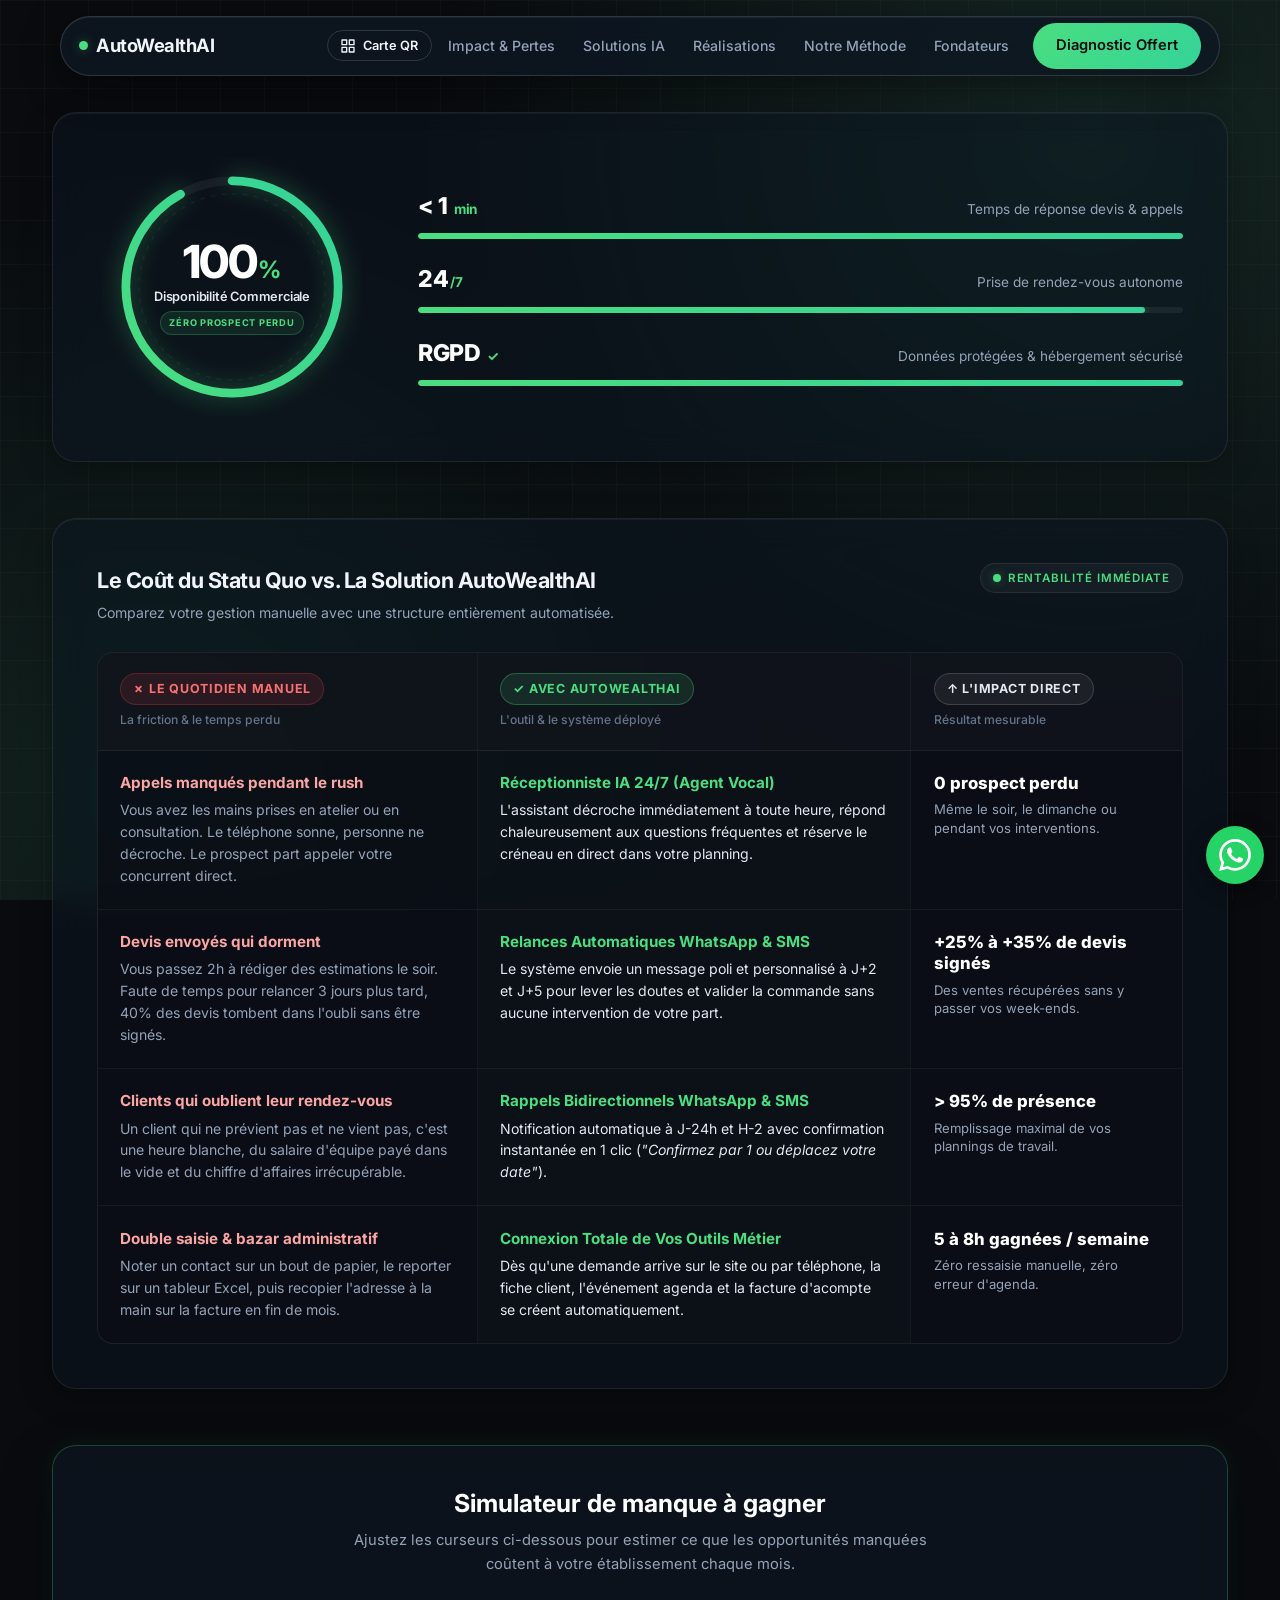
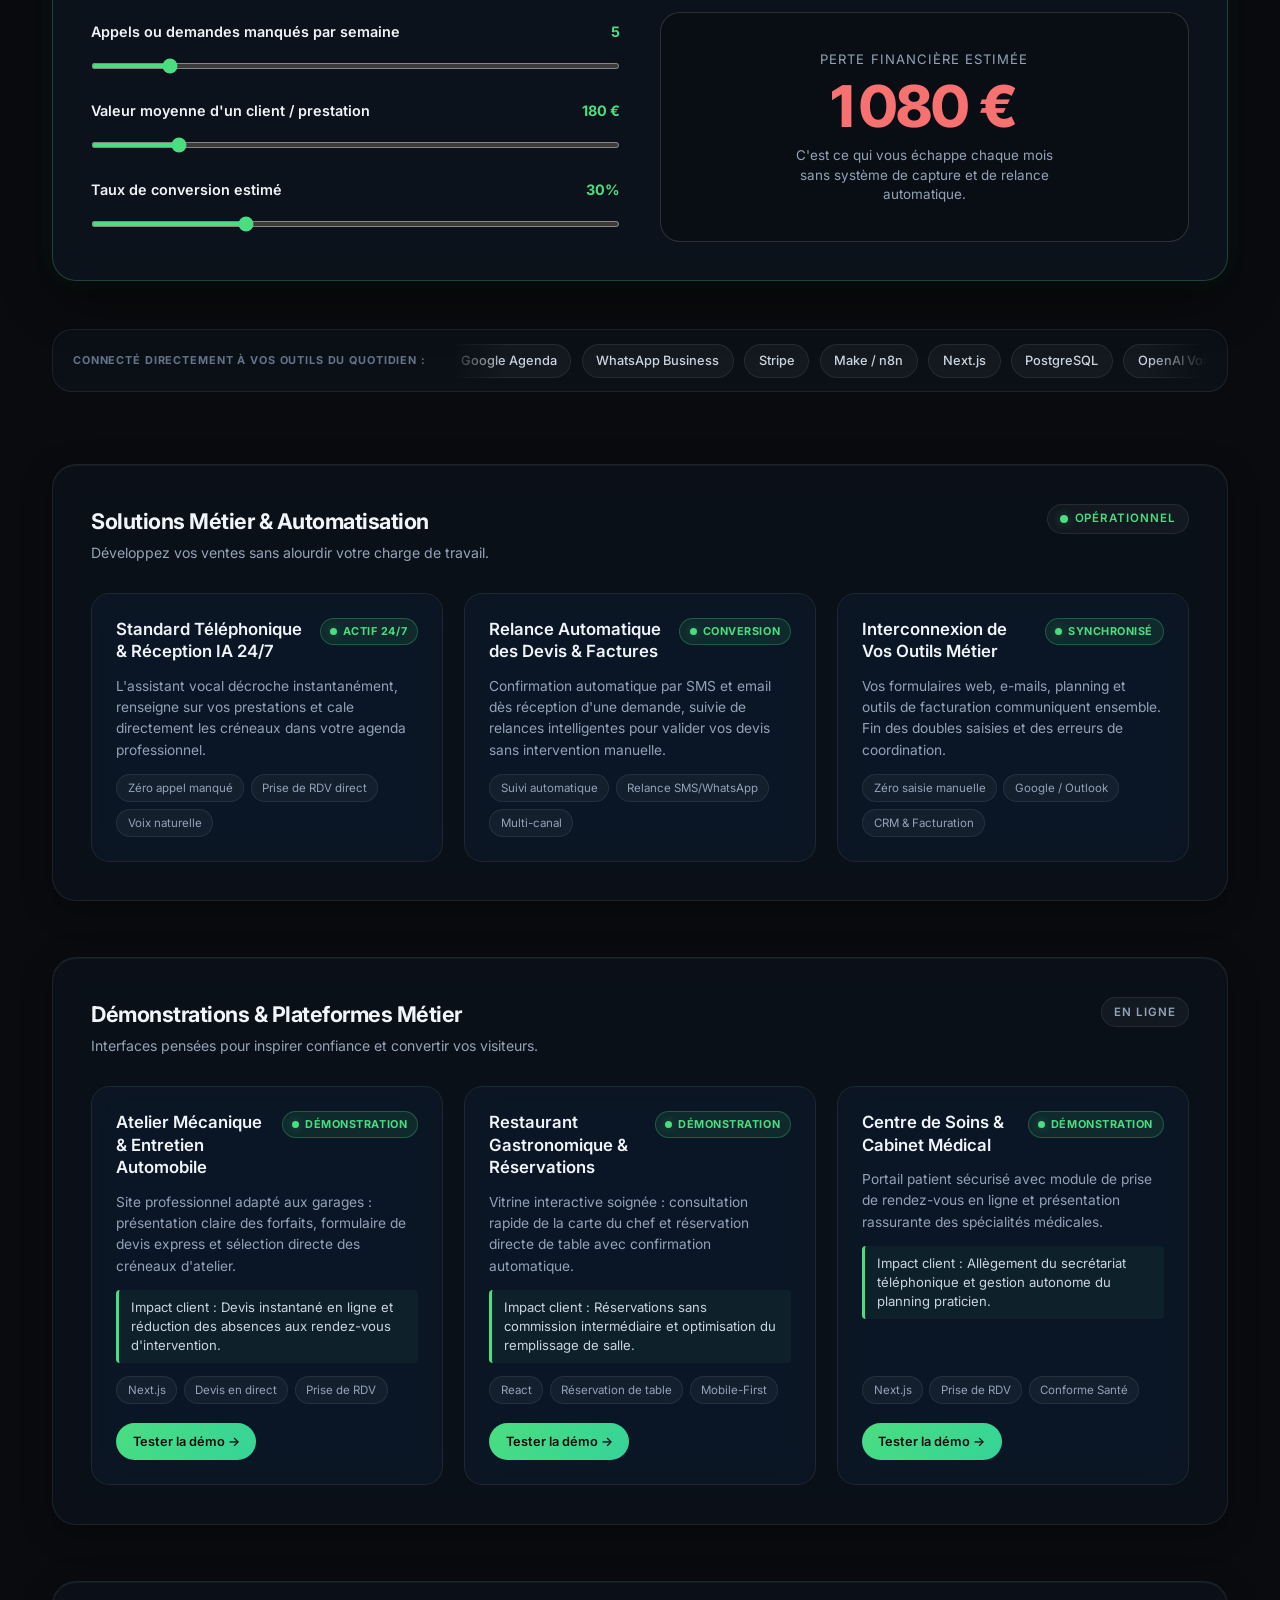
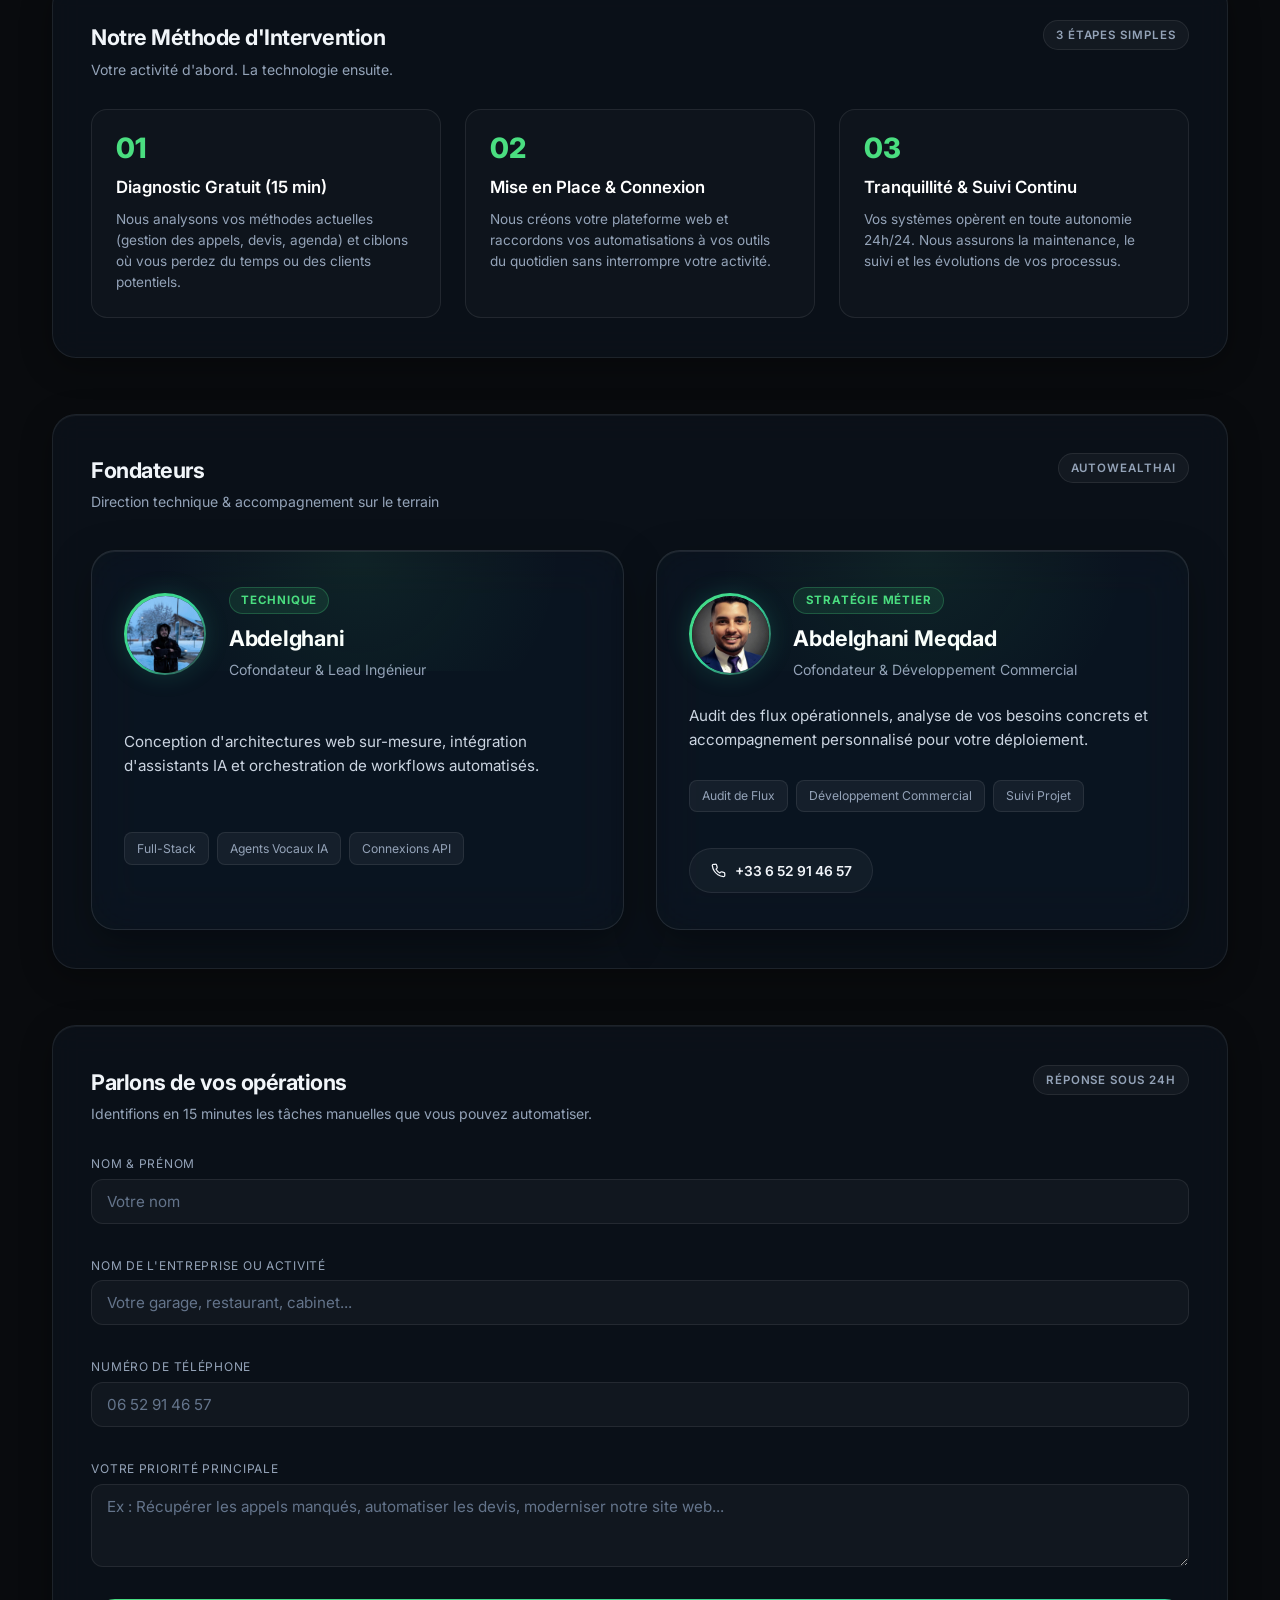
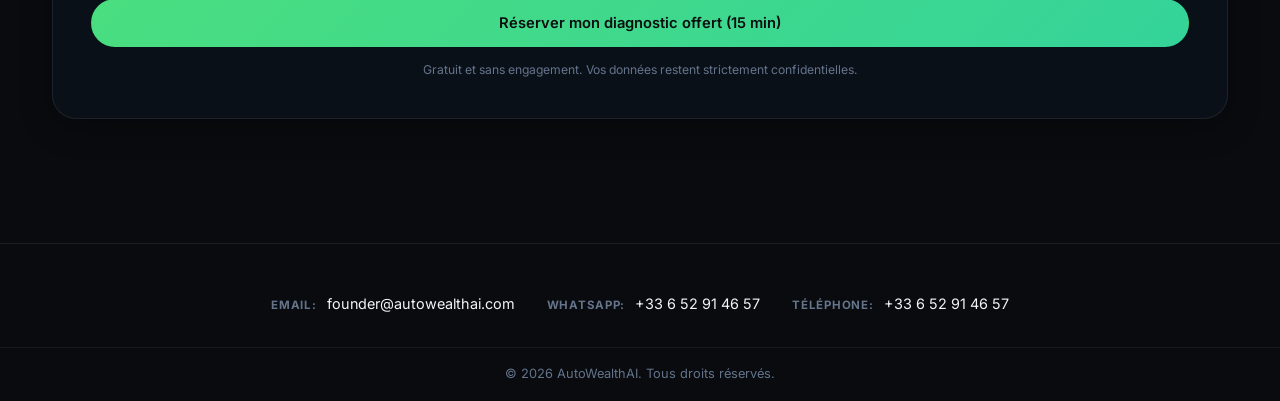
==== commit 27ffef94: "Update QR image" ====
--- a/index.html
+++ b/index.html
@@ -615,7 +615,7 @@
             <p class="qr-card-subtitle">Scannez pour ouvrir le portfolio et tester les solutions en direct sur votre mobile.</p>
 
             <div class="qr-code-frame">
-                <div id="qrcodeCanvas"></div>
+                <img src="qr-image.jpeg" alt="QR Code Contact Abdelghani Meqdad" style="width: 220px; height: 220px; display: block; margin: 0 auto; border-radius: 8px;">
             </div>
 
             <p class="qr-scan-hint">Pointez l'appareil photo de votre smartphone</p>
